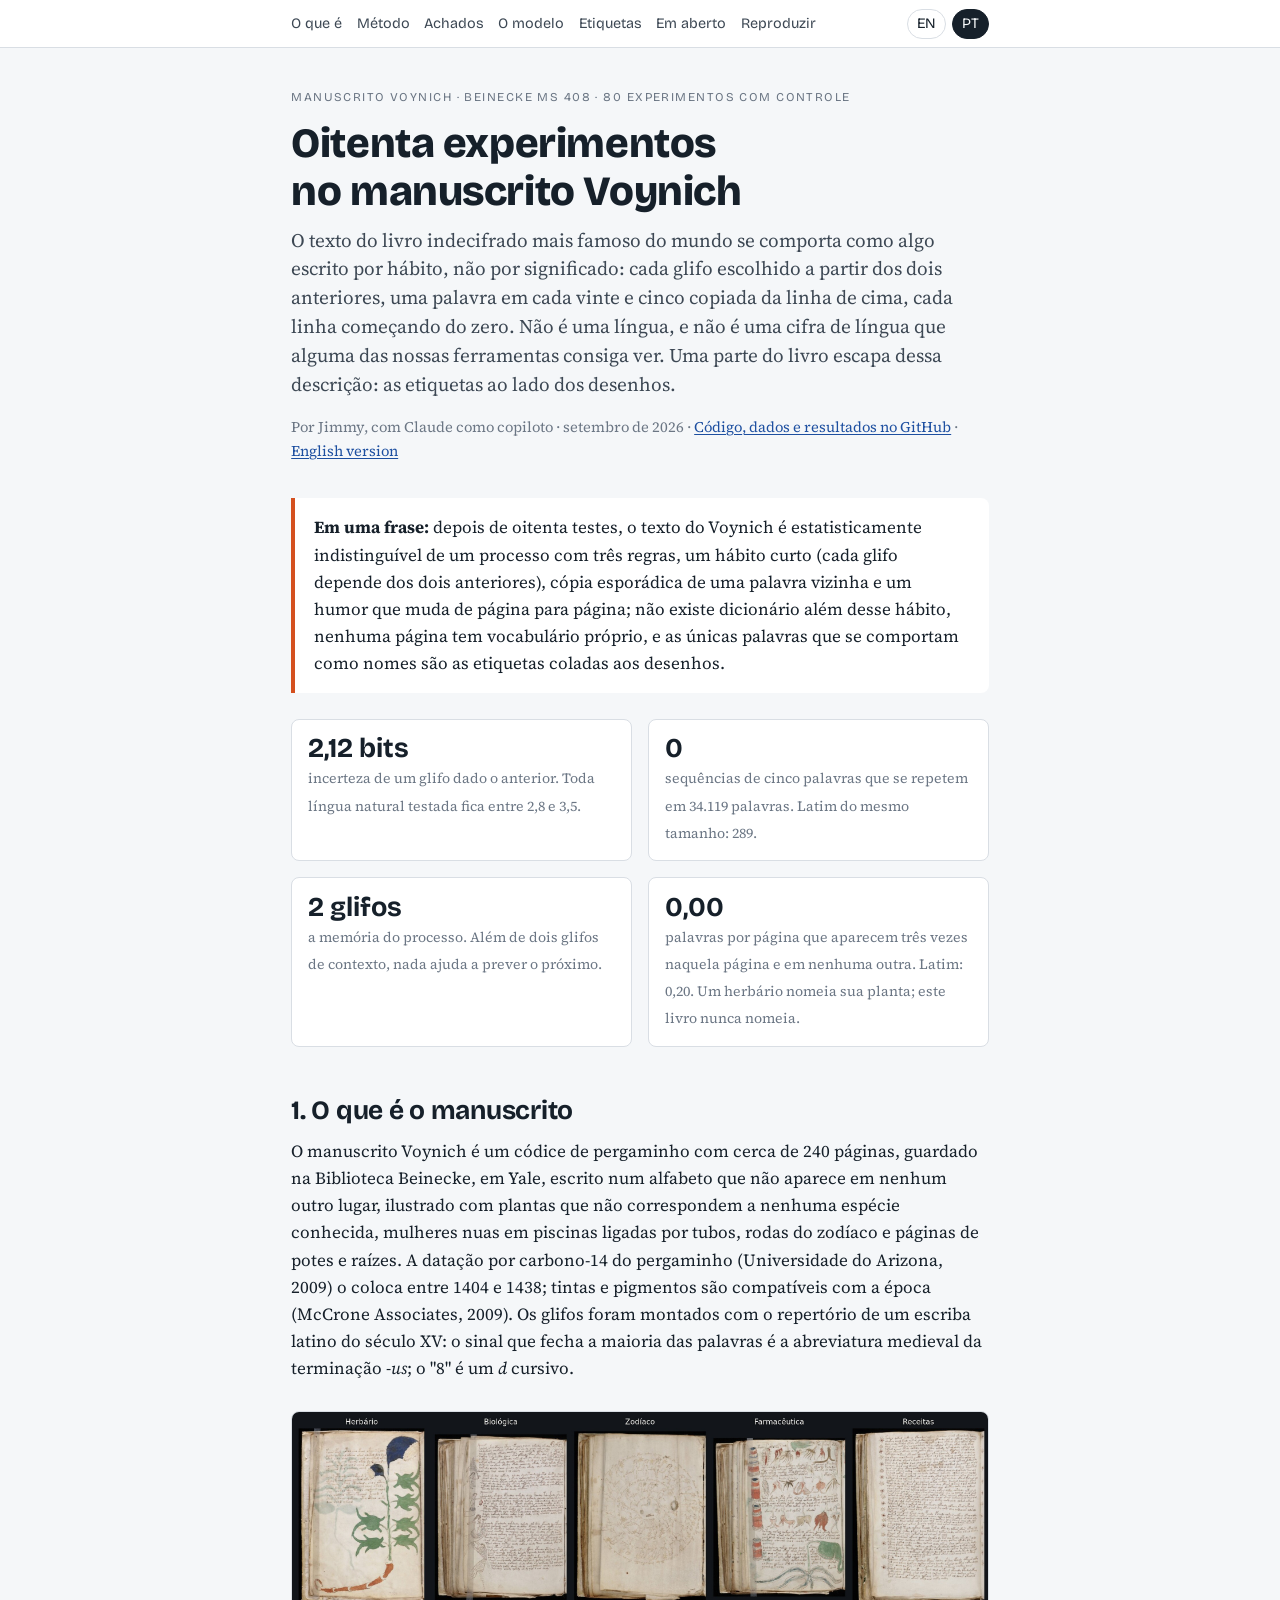
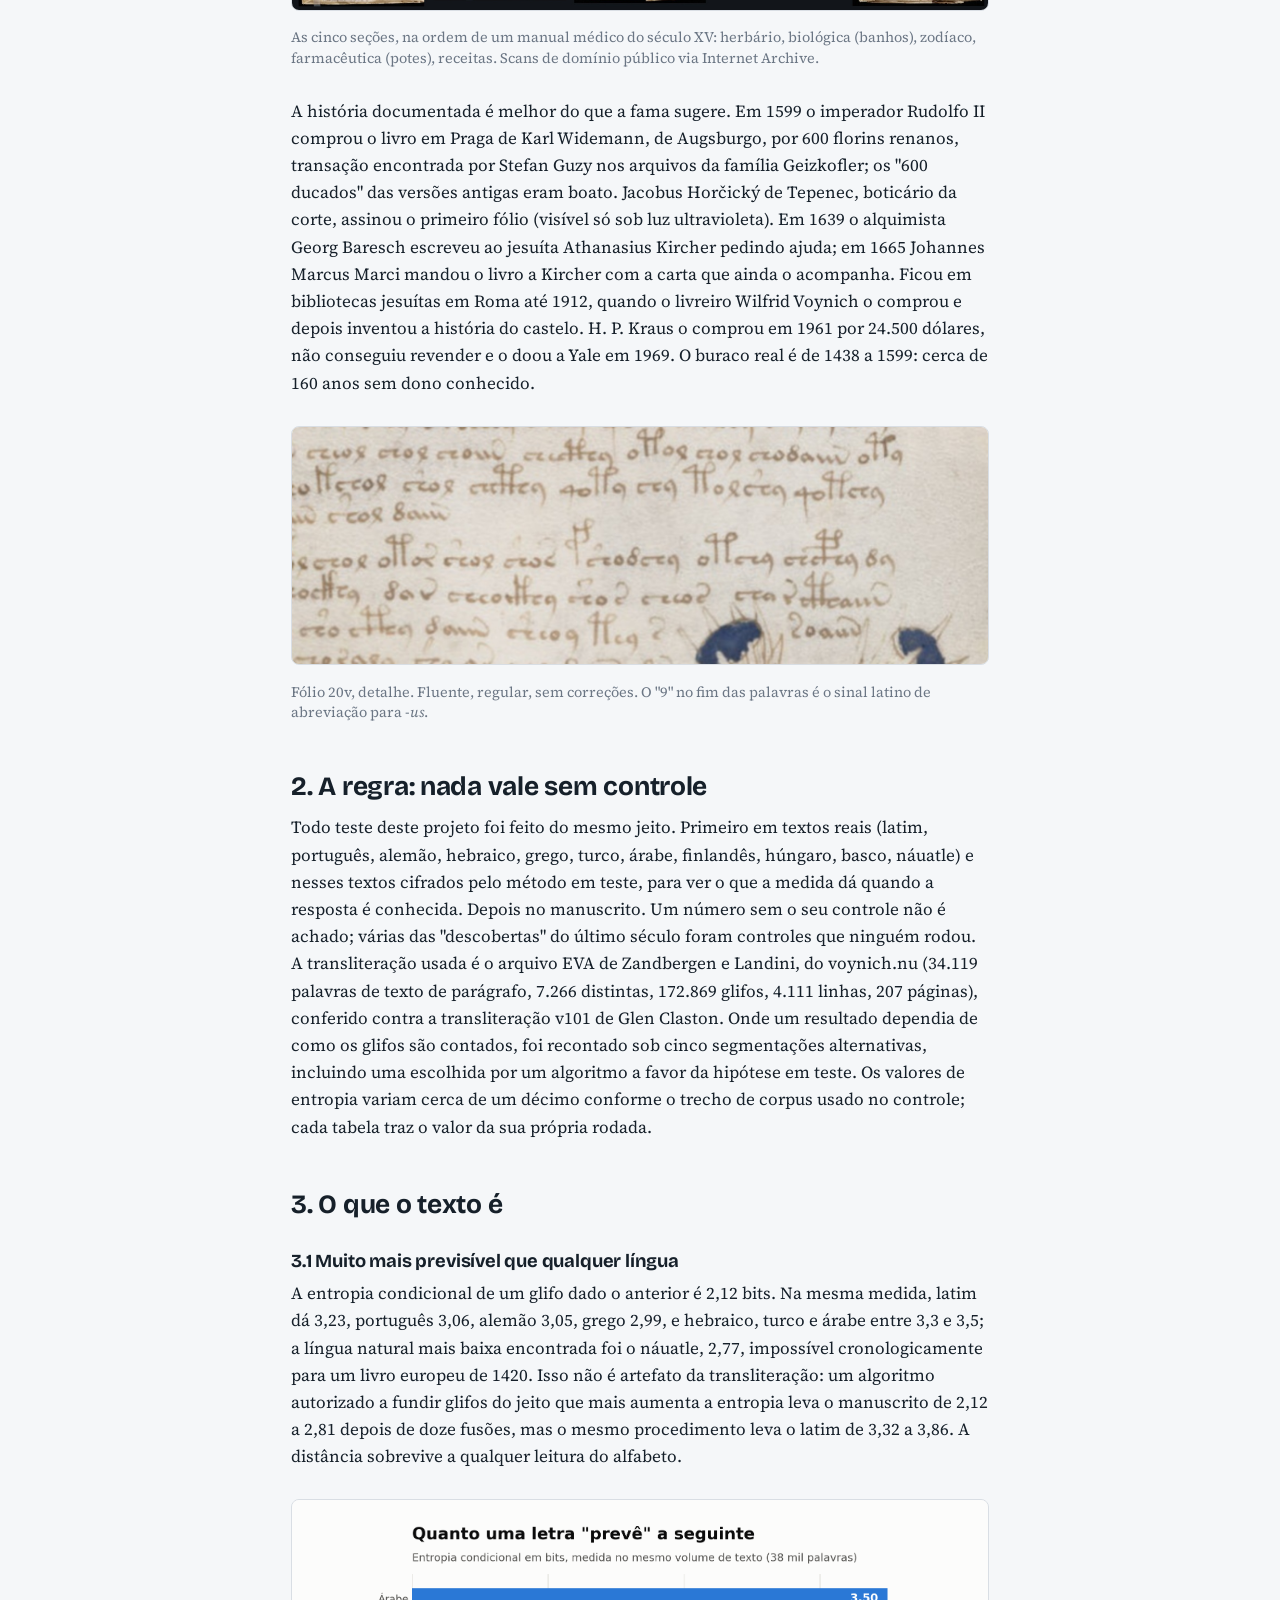
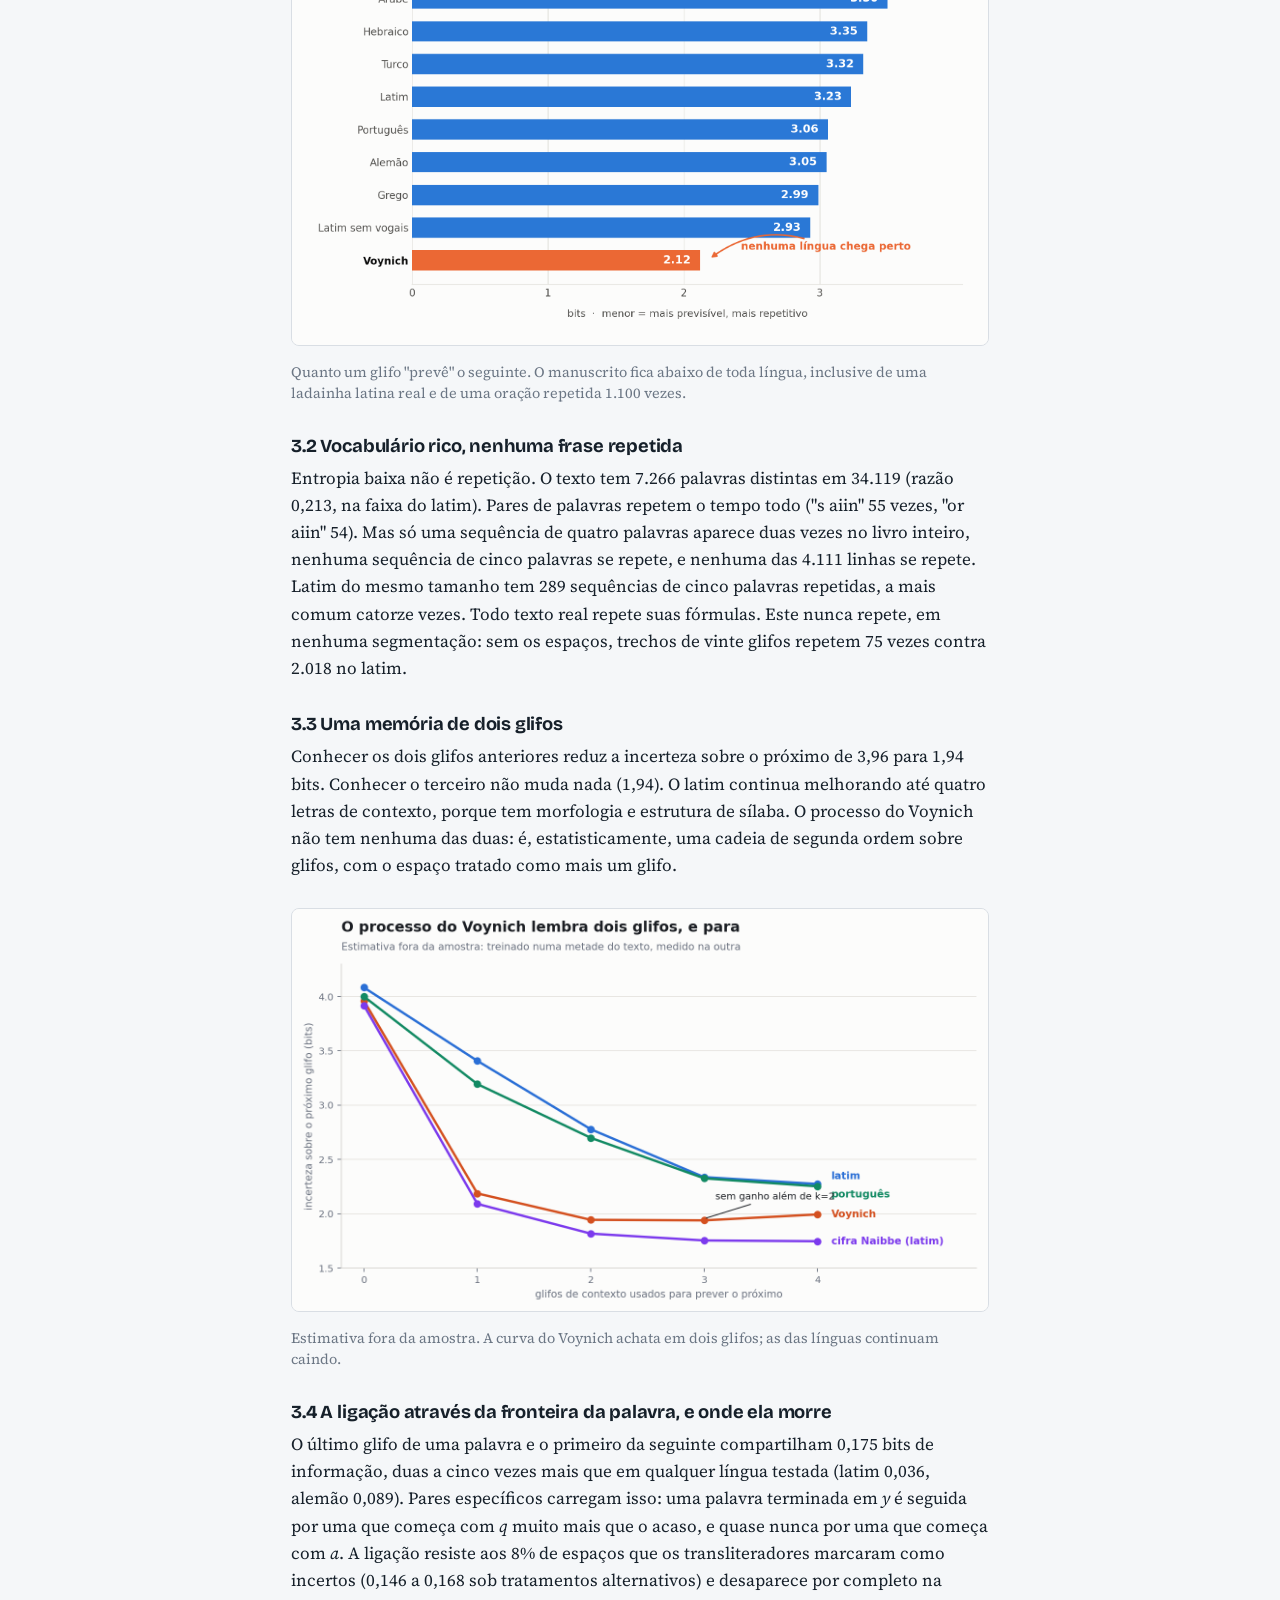
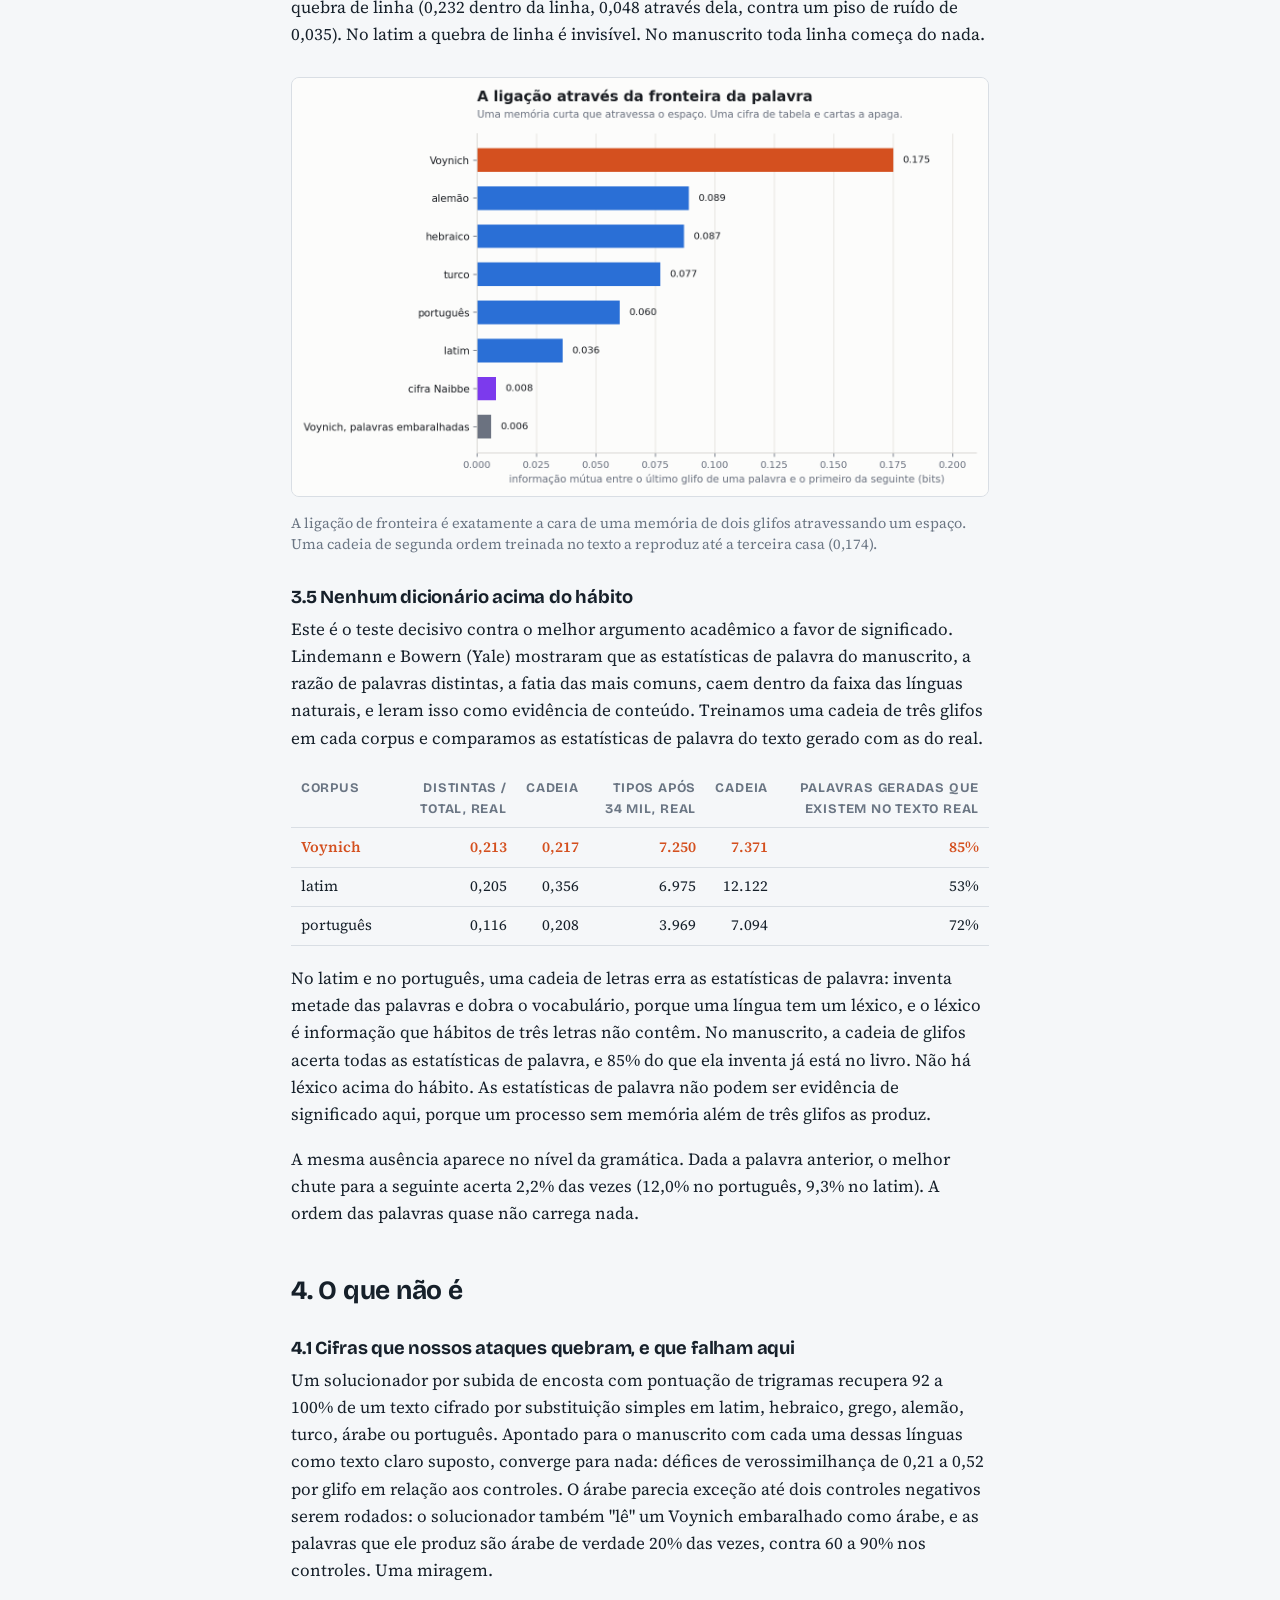
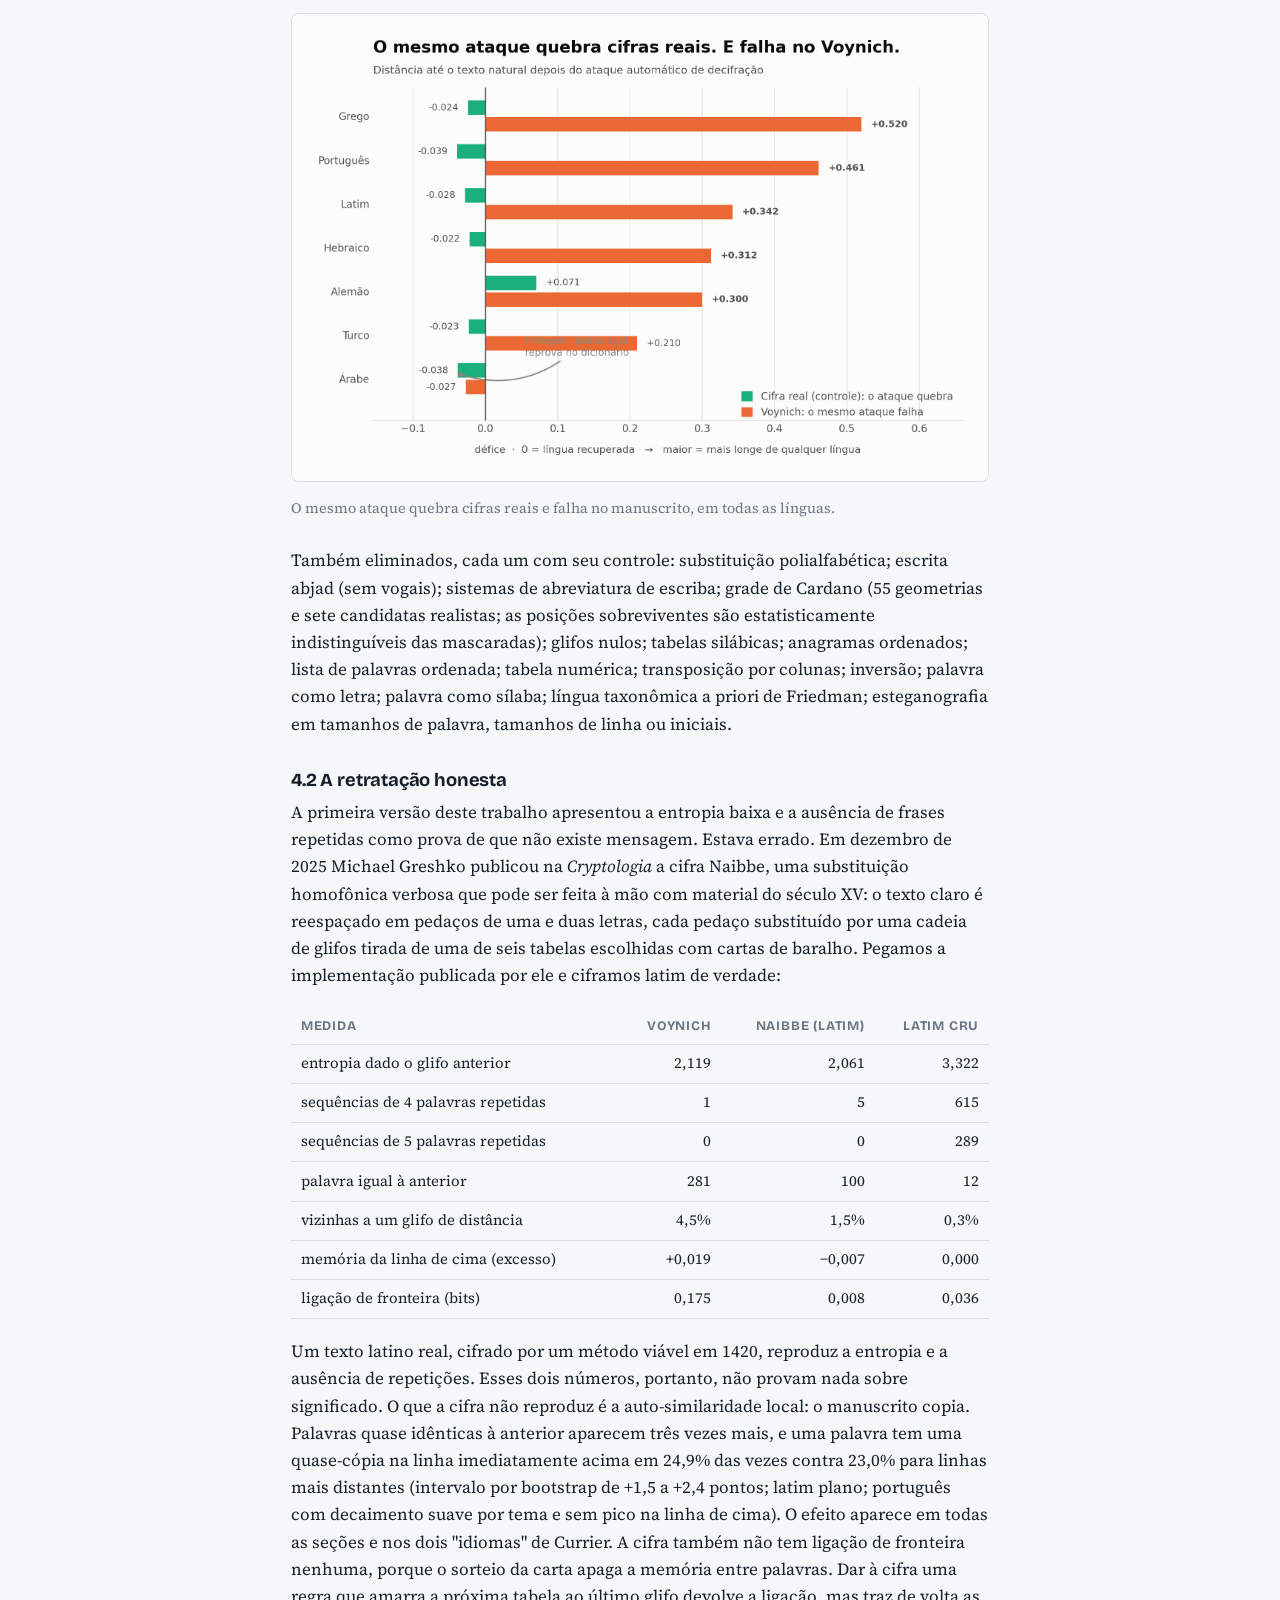
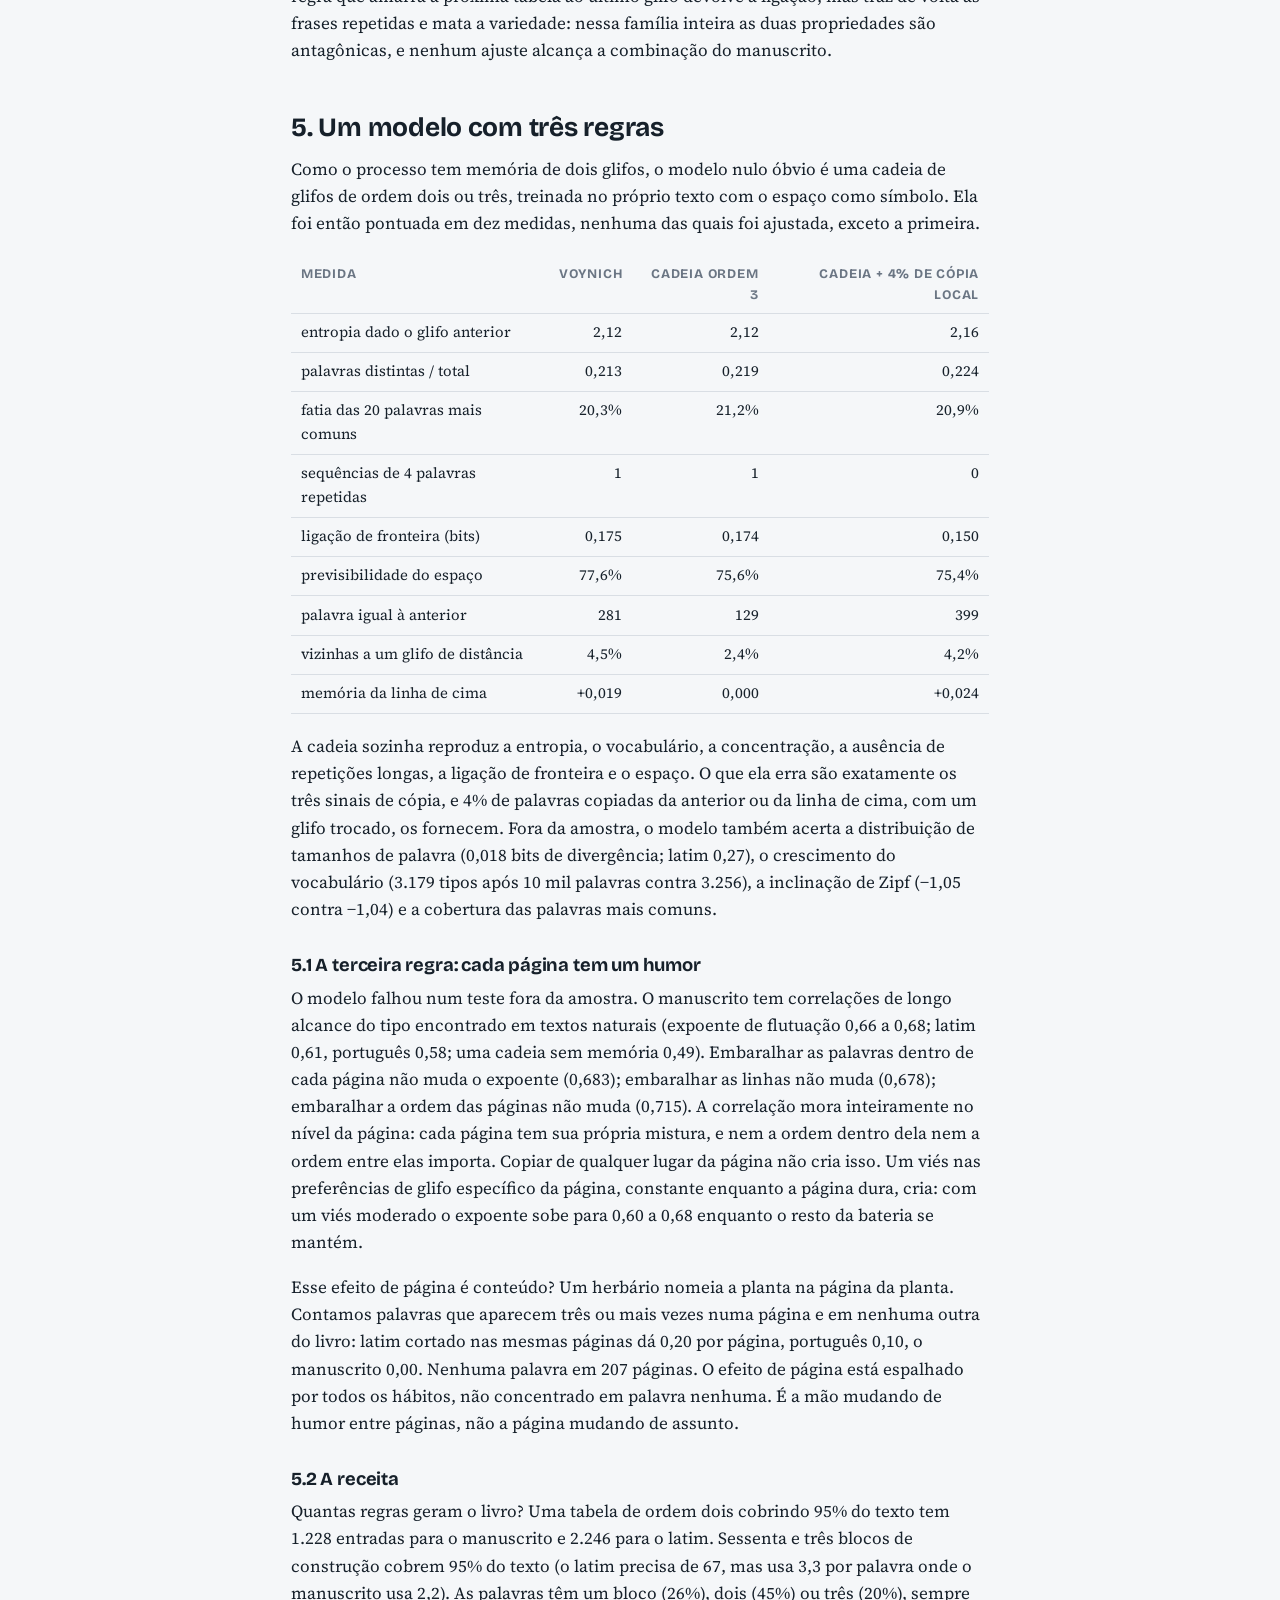
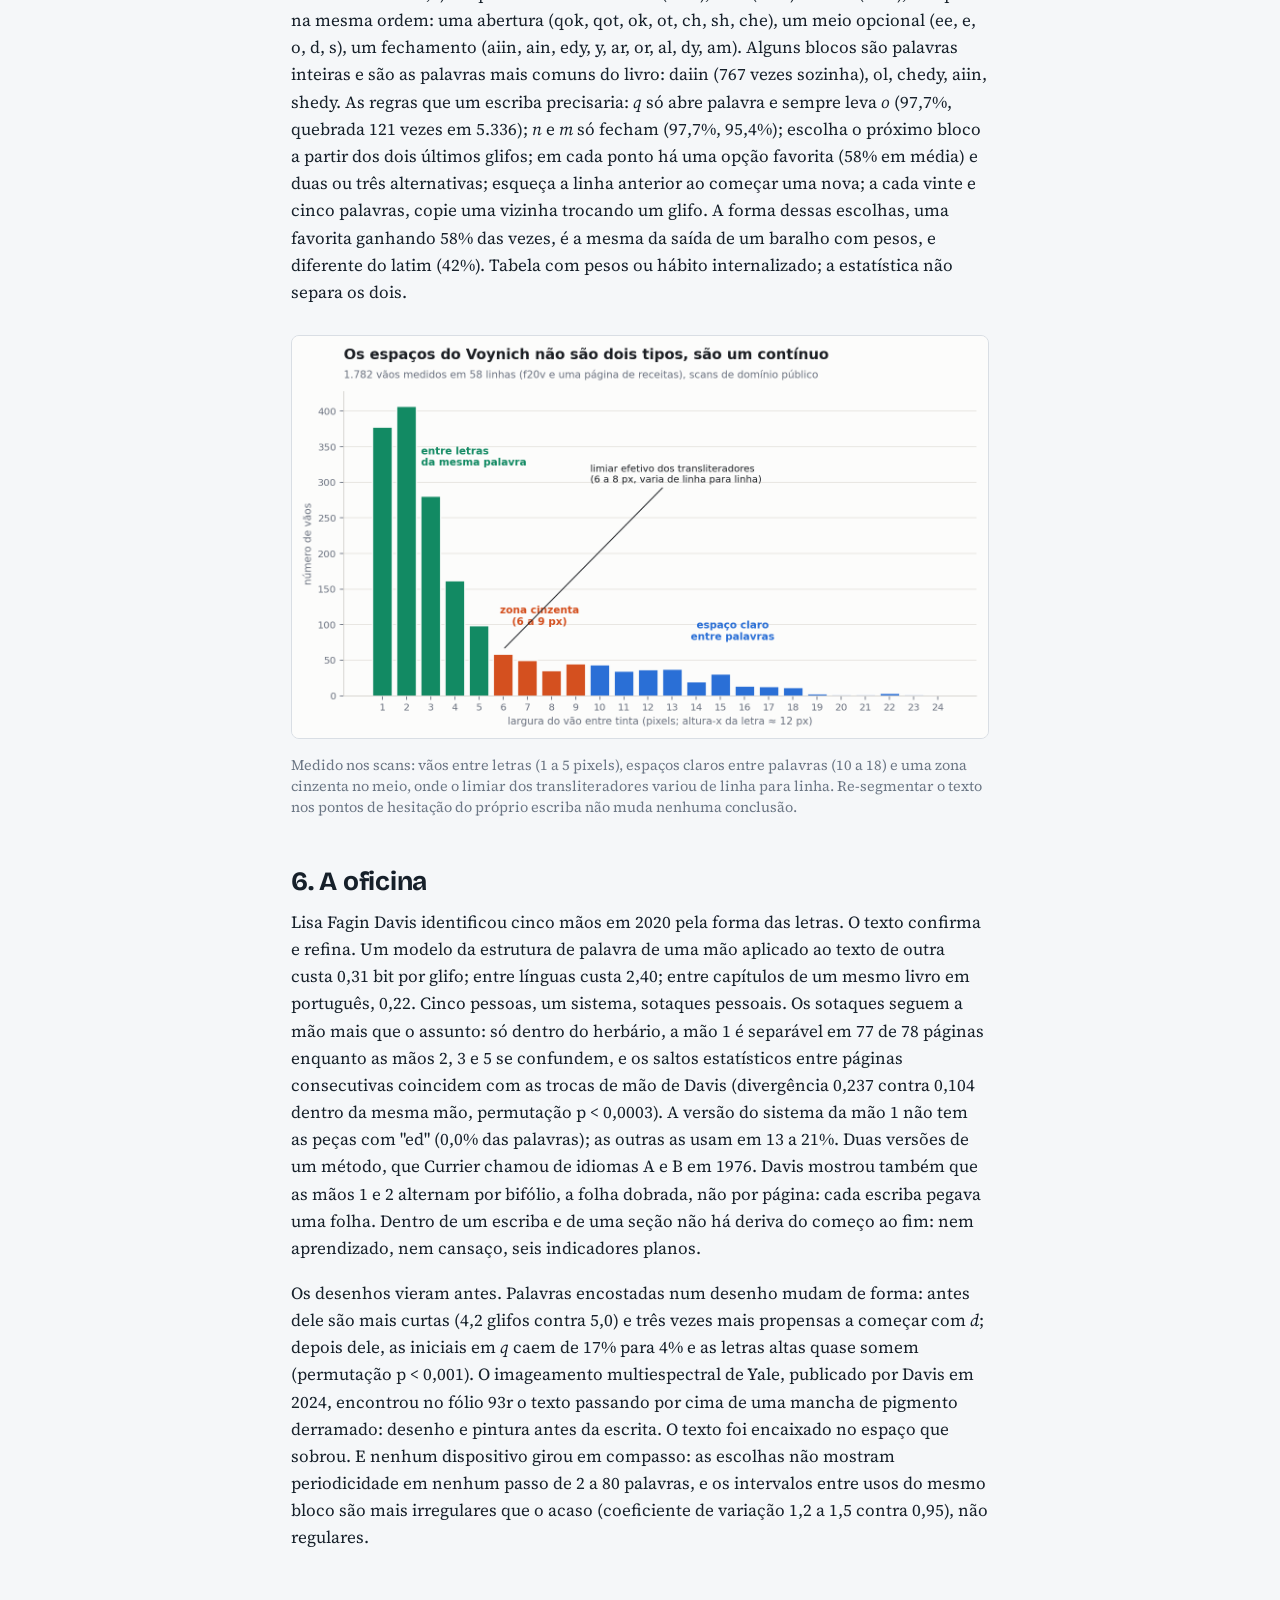
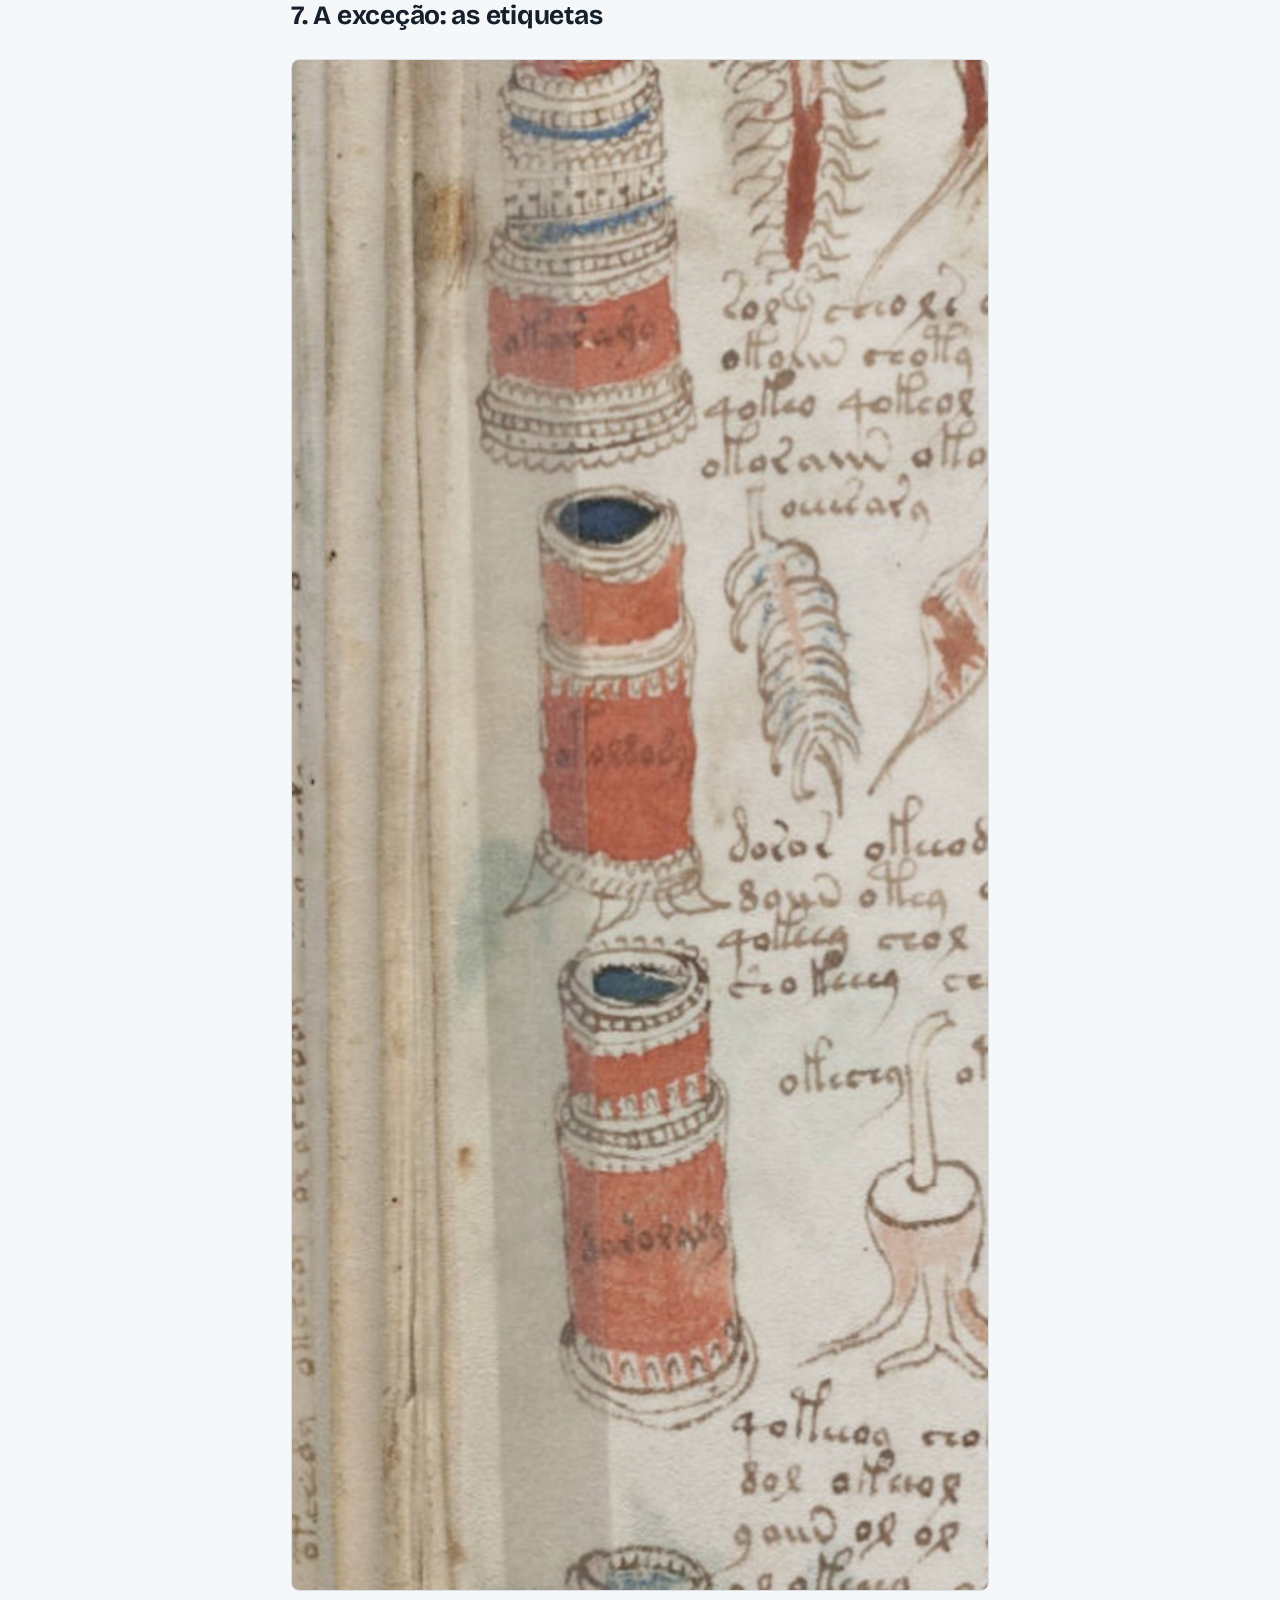
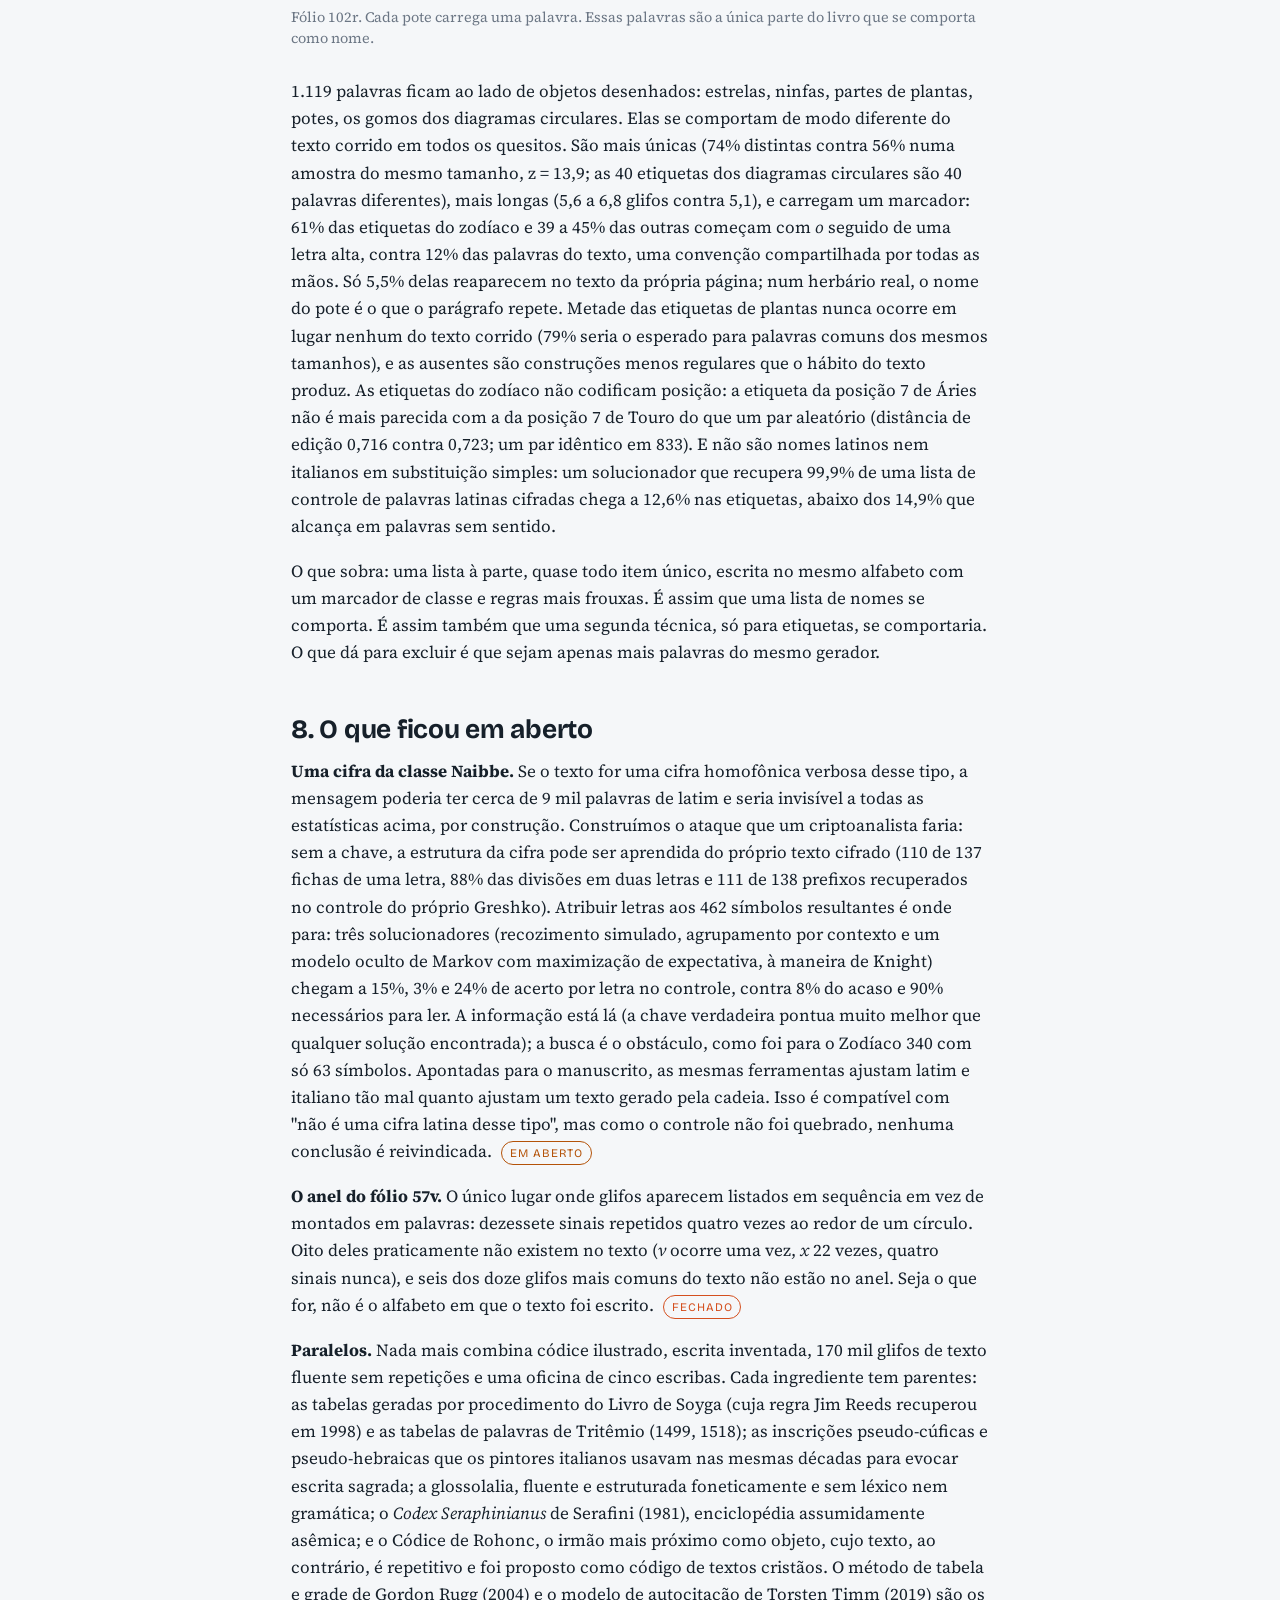
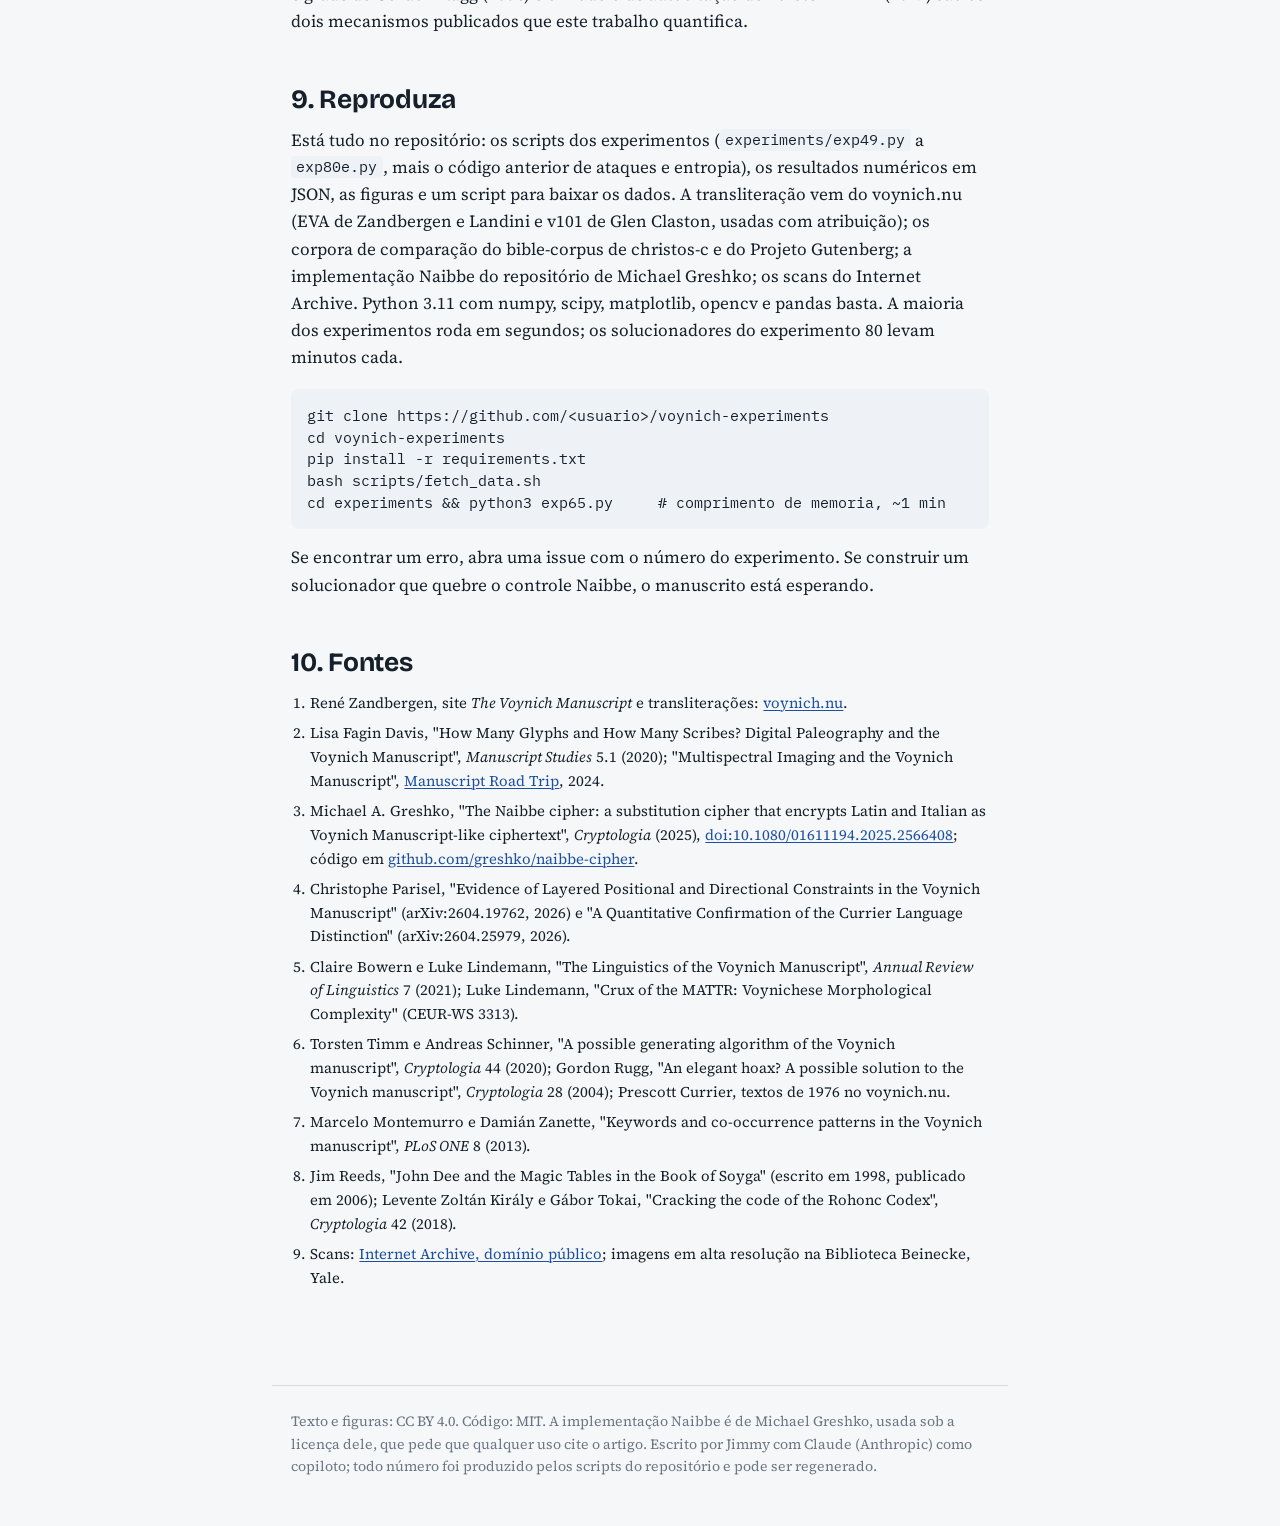
==== docs/pt/index.html @ d0195c7a "Eighty experiments on the Voynich manuscript: code, results, bilingual site" ====
<!doctype html>
<html lang="pt-BR">
<head>
<meta charset="utf-8">
<meta name="viewport" content="width=device-width, initial-scale=1">
<title>Oitenta experimentos no manuscrito Voynich</title>
<meta name="description" content="Oitenta experimentos estatísticos no manuscrito Voynich, cada um com controle: o que o texto é, o que não é, um modelo de três regras que o reproduz, a única exceção (as etiquetas) e o que ficou em aberto.">
<link rel="preconnect" href="https://fonts.googleapis.com">
<link rel="stylesheet" href="https://fonts.googleapis.com/css2?family=Bricolage+Grotesque:wght@400;700;800&family=Source+Serif+4:ital,wght@0,400;0,600;1,400&family=IBM+Plex+Mono:wght@400;500&display=swap">
<link rel="stylesheet" href="../assets/style.css">
</head>
<body>
<div class="top"><div class="in">
  <nav>
    <a href="#what">O que é</a><a href="#method">Método</a><a href="#is">Achados</a><a href="#model">O modelo</a><a href="#labels">Etiquetas</a><a href="#open">Em aberto</a><a href="#repro">Reproduzir</a>
  </nav>
  <div class="lang"><a href="../">EN</a><a class="on" href="./">PT</a></div>
</div></div>

<main class="wrap">
<div class="eyebrow">Manuscrito Voynich · Beinecke MS 408 · 80 experimentos com controle</div>
<h1>Oitenta experimentos no manuscrito Voynich</h1>
<p class="lede">O texto do livro indecifrado mais famoso do mundo se comporta como algo escrito por hábito, não por significado: cada glifo escolhido a partir dos dois anteriores, uma palavra em cada vinte e cinco copiada da linha de cima, cada linha começando do zero. Não é uma língua, e não é uma cifra de língua que alguma das nossas ferramentas consiga ver. Uma parte do livro escapa dessa descrição: as etiquetas ao lado dos desenhos.</p>
<p class="meta">Por Jimmy, com Claude como copiloto · setembro de 2026 · <a href="https://github.com/JimmyCarvalho/voynich-experiments">Código, dados e resultados no GitHub</a> · <a href="../">English version</a></p>

<div class="key"><p><strong>Em uma frase:</strong> depois de oitenta testes, o texto do Voynich é estatisticamente indistinguível de um processo com três regras, um hábito curto (cada glifo depende dos dois anteriores), cópia esporádica de uma palavra vizinha e um humor que muda de página para página; não existe dicionário além desse hábito, nenhuma página tem vocabulário próprio, e as únicas palavras que se comportam como nomes são as etiquetas coladas aos desenhos.</p></div>

<div class="grid2">
  <div class="stat"><b>2,12 bits</b><span>incerteza de um glifo dado o anterior. Toda língua natural testada fica entre 2,8 e 3,5.</span></div>
  <div class="stat"><b>0</b><span>sequências de cinco palavras que se repetem em 34.119 palavras. Latim do mesmo tamanho: 289.</span></div>
  <div class="stat"><b>2 glifos</b><span>a memória do processo. Além de dois glifos de contexto, nada ajuda a prever o próximo.</span></div>
  <div class="stat"><b>0,00</b><span>palavras por página que aparecem três vezes naquela página e em nenhuma outra. Latim: 0,20. Um herbário nomeia sua planta; este livro nunca nomeia.</span></div>
</div>

<h2 id="what">1. O que é o manuscrito</h2>
<p>O manuscrito Voynich é um códice de pergaminho com cerca de 240 páginas, guardado na Biblioteca Beinecke, em Yale, escrito num alfabeto que não aparece em nenhum outro lugar, ilustrado com plantas que não correspondem a nenhuma espécie conhecida, mulheres nuas em piscinas ligadas por tubos, rodas do zodíaco e páginas de potes e raízes. A datação por carbono-14 do pergaminho (Universidade do Arizona, 2009) o coloca entre 1404 e 1438; tintas e pigmentos são compatíveis com a época (McCrone Associates, 2009). Os glifos foram montados com o repertório de um escriba latino do século XV: o sinal que fecha a maioria das palavras é a abreviatura medieval da terminação <em>-us</em>; o "8" é um <em>d</em> cursivo.</p>
<figure><img src="../assets/secoes.jpg" alt="Cinco páginas do manuscrito, uma por seção: herbário, biológica, zodíaco, farmacêutica, receitas"><figcaption>As cinco seções, na ordem de um manual médico do século XV: herbário, biológica (banhos), zodíaco, farmacêutica (potes), receitas. Scans de domínio público via Internet Archive.</figcaption></figure>
<p>A história documentada é melhor do que a fama sugere. Em 1599 o imperador Rudolfo II comprou o livro em Praga de Karl Widemann, de Augsburgo, por 600 florins renanos, transação encontrada por Stefan Guzy nos arquivos da família Geizkofler; os "600 ducados" das versões antigas eram boato. Jacobus Horčický de Tepenec, boticário da corte, assinou o primeiro fólio (visível só sob luz ultravioleta). Em 1639 o alquimista Georg Baresch escreveu ao jesuíta Athanasius Kircher pedindo ajuda; em 1665 Johannes Marcus Marci mandou o livro a Kircher com a carta que ainda o acompanha. Ficou em bibliotecas jesuítas em Roma até 1912, quando o livreiro Wilfrid Voynich o comprou e depois inventou a história do castelo. H. P. Kraus o comprou em 1961 por 24.500 dólares, não conseguiu revender e o doou a Yale em 1969. O buraco real é de 1438 a 1599: cerca de 160 anos sem dono conhecido.</p>
<figure><img src="../assets/zoom_glyphs.jpg" alt="Close de duas linhas de texto do Voynich"><figcaption>Fólio 20v, detalhe. Fluente, regular, sem correções. O "9" no fim das palavras é o sinal latino de abreviação para <em>-us</em>.</figcaption></figure>

<h2 id="method">2. A regra: nada vale sem controle</h2>
<p>Todo teste deste projeto foi feito do mesmo jeito. Primeiro em textos reais (latim, português, alemão, hebraico, grego, turco, árabe, finlandês, húngaro, basco, náuatle) e nesses textos cifrados pelo método em teste, para ver o que a medida dá quando a resposta é conhecida. Depois no manuscrito. Um número sem o seu controle não é achado; várias das "descobertas" do último século foram controles que ninguém rodou. A transliteração usada é o arquivo EVA de Zandbergen e Landini, do voynich.nu (34.119 palavras de texto de parágrafo, 7.266 distintas, 172.869 glifos, 4.111 linhas, 207 páginas), conferido contra a transliteração v101 de Glen Claston. Onde um resultado dependia de como os glifos são contados, foi recontado sob cinco segmentações alternativas, incluindo uma escolhida por um algoritmo a favor da hipótese em teste. Os valores de entropia variam cerca de um décimo conforme o trecho de corpus usado no controle; cada tabela traz o valor da sua própria rodada.</p>

<h2 id="is">3. O que o texto é</h2>
<h3>3.1 Muito mais previsível que qualquer língua</h3>
<p>A entropia condicional de um glifo dado o anterior é 2,12 bits. Na mesma medida, latim dá 3,23, português 3,06, alemão 3,05, grego 2,99, e hebraico, turco e árabe entre 3,3 e 3,5; a língua natural mais baixa encontrada foi o náuatle, 2,77, impossível cronologicamente para um livro europeu de 1420. Isso não é artefato da transliteração: um algoritmo autorizado a fundir glifos do jeito que mais aumenta a entropia leva o manuscrito de 2,12 a 2,81 depois de doze fusões, mas o mesmo procedimento leva o latim de 3,32 a 3,86. A distância sobrevive a qualquer leitura do alfabeto.</p>
<figure><img src="../assets/g1_entropy_pt.png" alt="Gráfico de barras: entropia condicional do texto do Voynich contra onze línguas"><figcaption>Quanto um glifo "prevê" o seguinte. O manuscrito fica abaixo de toda língua, inclusive de uma ladainha latina real e de uma oração repetida 1.100 vezes.</figcaption></figure>
<h3>3.2 Vocabulário rico, nenhuma frase repetida</h3>
<p>Entropia baixa não é repetição. O texto tem 7.266 palavras distintas em 34.119 (razão 0,213, na faixa do latim). Pares de palavras repetem o tempo todo ("s aiin" 55 vezes, "or aiin" 54). Mas só uma sequência de quatro palavras aparece duas vezes no livro inteiro, nenhuma sequência de cinco palavras se repete, e nenhuma das 4.111 linhas se repete. Latim do mesmo tamanho tem 289 sequências de cinco palavras repetidas, a mais comum catorze vezes. Todo texto real repete suas fórmulas. Este nunca repete, em nenhuma segmentação: sem os espaços, trechos de vinte glifos repetem 75 vezes contra 2.018 no latim.</p>
<h3>3.3 Uma memória de dois glifos</h3>
<p>Conhecer os dois glifos anteriores reduz a incerteza sobre o próximo de 3,96 para 1,94 bits. Conhecer o terceiro não muda nada (1,94). O latim continua melhorando até quatro letras de contexto, porque tem morfologia e estrutura de sílaba. O processo do Voynich não tem nenhuma das duas: é, estatisticamente, uma cadeia de segunda ordem sobre glifos, com o espaço tratado como mais um glifo.</p>
<figure><img src="../assets/g5_memory_pt.png" alt="Gráfico de linhas: incerteza sobre o próximo glifo contra o tamanho do contexto, para Voynich, latim, português e a cifra Naibbe"><figcaption>Estimativa fora da amostra. A curva do Voynich achata em dois glifos; as das línguas continuam caindo.</figcaption></figure>
<h3>3.4 A ligação através da fronteira da palavra, e onde ela morre</h3>
<p>O último glifo de uma palavra e o primeiro da seguinte compartilham 0,175 bits de informação, duas a cinco vezes mais que em qualquer língua testada (latim 0,036, alemão 0,089). Pares específicos carregam isso: uma palavra terminada em <em>y</em> é seguida por uma que começa com <em>q</em> muito mais que o acaso, e quase nunca por uma que começa com <em>a</em>. A ligação resiste aos 8% de espaços que os transliteradores marcaram como incertos (0,146 a 0,168 sob tratamentos alternativos) e desaparece por completo na quebra de linha (0,232 dentro da linha, 0,048 através dela, contra um piso de ruído de 0,035). No latim a quebra de linha é invisível. No manuscrito toda linha começa do nada.</p>
<figure><img src="../assets/g6_boundary_pt.png" alt="Gráfico de barras: informação mútua através da fronteira da palavra para Voynich, cinco línguas, a cifra Naibbe e o Voynich embaralhado"><figcaption>A ligação de fronteira é exatamente a cara de uma memória de dois glifos atravessando um espaço. Uma cadeia de segunda ordem treinada no texto a reproduz até a terceira casa (0,174).</figcaption></figure>
<h3>3.5 Nenhum dicionário acima do hábito</h3>
<p>Este é o teste decisivo contra o melhor argumento acadêmico a favor de significado. Lindemann e Bowern (Yale) mostraram que as estatísticas de palavra do manuscrito, a razão de palavras distintas, a fatia das mais comuns, caem dentro da faixa das línguas naturais, e leram isso como evidência de conteúdo. Treinamos uma cadeia de três glifos em cada corpus e comparamos as estatísticas de palavra do texto gerado com as do real.</p>
<div class="tbl"><table>
<tr><th>corpus</th><th>distintas / total, real</th><th>cadeia</th><th>tipos após 34 mil, real</th><th>cadeia</th><th>palavras geradas que existem no texto real</th></tr>
<tr class="voy"><td>Voynich</td><td class="n">0,213</td><td class="n">0,217</td><td class="n">7.250</td><td class="n">7.371</td><td class="n">85%</td></tr>
<tr><td>latim</td><td class="n">0,205</td><td class="n">0,356</td><td class="n">6.975</td><td class="n">12.122</td><td class="n">53%</td></tr>
<tr><td>português</td><td class="n">0,116</td><td class="n">0,208</td><td class="n">3.969</td><td class="n">7.094</td><td class="n">72%</td></tr>
</table></div>
<p>No latim e no português, uma cadeia de letras erra as estatísticas de palavra: inventa metade das palavras e dobra o vocabulário, porque uma língua tem um léxico, e o léxico é informação que hábitos de três letras não contêm. No manuscrito, a cadeia de glifos acerta todas as estatísticas de palavra, e 85% do que ela inventa já está no livro. Não há léxico acima do hábito. As estatísticas de palavra não podem ser evidência de significado aqui, porque um processo sem memória além de três glifos as produz.</p>
<p>A mesma ausência aparece no nível da gramática. Dada a palavra anterior, o melhor chute para a seguinte acerta 2,2% das vezes (12,0% no português, 9,3% no latim). A ordem das palavras quase não carrega nada.</p>

<h2 id="isnot">4. O que não é</h2>
<h3>4.1 Cifras que nossos ataques quebram, e que falham aqui</h3>
<p>Um solucionador por subida de encosta com pontuação de trigramas recupera 92 a 100% de um texto cifrado por substituição simples em latim, hebraico, grego, alemão, turco, árabe ou português. Apontado para o manuscrito com cada uma dessas línguas como texto claro suposto, converge para nada: défices de verossimilhança de 0,21 a 0,52 por glifo em relação aos controles. O árabe parecia exceção até dois controles negativos serem rodados: o solucionador também "lê" um Voynich embaralhado como árabe, e as palavras que ele produz são árabe de verdade 20% das vezes, contra 60 a 90% nos controles. Uma miragem.</p>
<figure><img src="../assets/g2_scoreboard_pt.png" alt="Placar: recuperação do ataque de cifra nos controles contra o défice no Voynich para sete línguas"><figcaption>O mesmo ataque quebra cifras reais e falha no manuscrito, em todas as línguas.</figcaption></figure>
<p>Também eliminados, cada um com seu controle: substituição polialfabética; escrita abjad (sem vogais); sistemas de abreviatura de escriba; grade de Cardano (55 geometrias e sete candidatas realistas; as posições sobreviventes são estatisticamente indistinguíveis das mascaradas); glifos nulos; tabelas silábicas; anagramas ordenados; lista de palavras ordenada; tabela numérica; transposição por colunas; inversão; palavra como letra; palavra como sílaba; língua taxonômica a priori de Friedman; esteganografia em tamanhos de palavra, tamanhos de linha ou iniciais.</p>
<h3>4.2 A retratação honesta</h3>
<p>A primeira versão deste trabalho apresentou a entropia baixa e a ausência de frases repetidas como prova de que não existe mensagem. Estava errado. Em dezembro de 2025 Michael Greshko publicou na <em>Cryptologia</em> a cifra Naibbe, uma substituição homofônica verbosa que pode ser feita à mão com material do século XV: o texto claro é reespaçado em pedaços de uma e duas letras, cada pedaço substituído por uma cadeia de glifos tirada de uma de seis tabelas escolhidas com cartas de baralho. Pegamos a implementação publicada por ele e ciframos latim de verdade:</p>
<div class="tbl"><table>
<tr><th>medida</th><th>Voynich</th><th>Naibbe (latim)</th><th>latim cru</th></tr>
<tr><td>entropia dado o glifo anterior</td><td class="n">2,119</td><td class="n">2,061</td><td class="n">3,322</td></tr>
<tr><td>sequências de 4 palavras repetidas</td><td class="n">1</td><td class="n">5</td><td class="n">615</td></tr>
<tr><td>sequências de 5 palavras repetidas</td><td class="n">0</td><td class="n">0</td><td class="n">289</td></tr>
<tr><td>palavra igual à anterior</td><td class="n">281</td><td class="n">100</td><td class="n">12</td></tr>
<tr><td>vizinhas a um glifo de distância</td><td class="n">4,5%</td><td class="n">1,5%</td><td class="n">0,3%</td></tr>
<tr><td>memória da linha de cima (excesso)</td><td class="n">+0,019</td><td class="n">−0,007</td><td class="n">0,000</td></tr>
<tr><td>ligação de fronteira (bits)</td><td class="n">0,175</td><td class="n">0,008</td><td class="n">0,036</td></tr>
</table></div>
<p>Um texto latino real, cifrado por um método viável em 1420, reproduz a entropia e a ausência de repetições. Esses dois números, portanto, não provam nada sobre significado. O que a cifra não reproduz é a auto-similaridade local: o manuscrito copia. Palavras quase idênticas à anterior aparecem três vezes mais, e uma palavra tem uma quase-cópia na linha imediatamente acima em 24,9% das vezes contra 23,0% para linhas mais distantes (intervalo por bootstrap de +1,5 a +2,4 pontos; latim plano; português com decaimento suave por tema e sem pico na linha de cima). O efeito aparece em todas as seções e nos dois "idiomas" de Currier. A cifra também não tem ligação de fronteira nenhuma, porque o sorteio da carta apaga a memória entre palavras. Dar à cifra uma regra que amarra a próxima tabela ao último glifo devolve a ligação, mas traz de volta as frases repetidas e mata a variedade: nessa família inteira as duas propriedades são antagônicas, e nenhum ajuste alcança a combinação do manuscrito.</p>

<h2 id="model">5. Um modelo com três regras</h2>
<p>Como o processo tem memória de dois glifos, o modelo nulo óbvio é uma cadeia de glifos de ordem dois ou três, treinada no próprio texto com o espaço como símbolo. Ela foi então pontuada em dez medidas, nenhuma das quais foi ajustada, exceto a primeira.</p>
<div class="tbl"><table>
<tr><th>medida</th><th>Voynich</th><th>cadeia ordem 3</th><th>cadeia + 4% de cópia local</th></tr>
<tr><td>entropia dado o glifo anterior</td><td class="n">2,12</td><td class="n">2,12</td><td class="n">2,16</td></tr>
<tr><td>palavras distintas / total</td><td class="n">0,213</td><td class="n">0,219</td><td class="n">0,224</td></tr>
<tr><td>fatia das 20 palavras mais comuns</td><td class="n">20,3%</td><td class="n">21,2%</td><td class="n">20,9%</td></tr>
<tr><td>sequências de 4 palavras repetidas</td><td class="n">1</td><td class="n">1</td><td class="n">0</td></tr>
<tr><td>ligação de fronteira (bits)</td><td class="n">0,175</td><td class="n">0,174</td><td class="n">0,150</td></tr>
<tr><td>previsibilidade do espaço</td><td class="n">77,6%</td><td class="n">75,6%</td><td class="n">75,4%</td></tr>
<tr><td>palavra igual à anterior</td><td class="n">281</td><td class="n">129</td><td class="n">399</td></tr>
<tr><td>vizinhas a um glifo de distância</td><td class="n">4,5%</td><td class="n">2,4%</td><td class="n">4,2%</td></tr>
<tr><td>memória da linha de cima</td><td class="n">+0,019</td><td class="n">0,000</td><td class="n">+0,024</td></tr>
</table></div>
<p>A cadeia sozinha reproduz a entropia, o vocabulário, a concentração, a ausência de repetições longas, a ligação de fronteira e o espaço. O que ela erra são exatamente os três sinais de cópia, e 4% de palavras copiadas da anterior ou da linha de cima, com um glifo trocado, os fornecem. Fora da amostra, o modelo também acerta a distribuição de tamanhos de palavra (0,018 bits de divergência; latim 0,27), o crescimento do vocabulário (3.179 tipos após 10 mil palavras contra 3.256), a inclinação de Zipf (−1,05 contra −1,04) e a cobertura das palavras mais comuns.</p>
<h3>5.1 A terceira regra: cada página tem um humor</h3>
<p>O modelo falhou num teste fora da amostra. O manuscrito tem correlações de longo alcance do tipo encontrado em textos naturais (expoente de flutuação 0,66 a 0,68; latim 0,61, português 0,58; uma cadeia sem memória 0,49). Embaralhar as palavras dentro de cada página não muda o expoente (0,683); embaralhar as linhas não muda (0,678); embaralhar a ordem das páginas não muda (0,715). A correlação mora inteiramente no nível da página: cada página tem sua própria mistura, e nem a ordem dentro dela nem a ordem entre elas importa. Copiar de qualquer lugar da página não cria isso. Um viés nas preferências de glifo específico da página, constante enquanto a página dura, cria: com um viés moderado o expoente sobe para 0,60 a 0,68 enquanto o resto da bateria se mantém.</p>
<p>Esse efeito de página é conteúdo? Um herbário nomeia a planta na página da planta. Contamos palavras que aparecem três ou mais vezes numa página e em nenhuma outra do livro: latim cortado nas mesmas páginas dá 0,20 por página, português 0,10, o manuscrito 0,00. Nenhuma palavra em 207 páginas. O efeito de página está espalhado por todos os hábitos, não concentrado em palavra nenhuma. É a mão mudando de humor entre páginas, não a página mudando de assunto.</p>
<h3>5.2 A receita</h3>
<p>Quantas regras geram o livro? Uma tabela de ordem dois cobrindo 95% do texto tem 1.228 entradas para o manuscrito e 2.246 para o latim. Sessenta e três blocos de construção cobrem 95% do texto (o latim precisa de 67, mas usa 3,3 por palavra onde o manuscrito usa 2,2). As palavras têm um bloco (26%), dois (45%) ou três (20%), sempre na mesma ordem: uma abertura (qok, qot, ok, ot, ch, sh, che), um meio opcional (ee, e, o, d, s), um fechamento (aiin, ain, edy, y, ar, or, al, dy, am). Alguns blocos são palavras inteiras e são as palavras mais comuns do livro: daiin (767 vezes sozinha), ol, chedy, aiin, shedy. As regras que um escriba precisaria: <em>q</em> só abre palavra e sempre leva <em>o</em> (97,7%, quebrada 121 vezes em 5.336); <em>n</em> e <em>m</em> só fecham (97,7%, 95,4%); escolha o próximo bloco a partir dos dois últimos glifos; em cada ponto há uma opção favorita (58% em média) e duas ou três alternativas; esqueça a linha anterior ao começar uma nova; a cada vinte e cinco palavras, copie uma vizinha trocando um glifo. A forma dessas escolhas, uma favorita ganhando 58% das vezes, é a mesma da saída de um baralho com pesos, e diferente do latim (42%). Tabela com pesos ou hábito internalizado; a estatística não separa os dois.</p>
<figure><img src="../assets/g4_vaos.png" alt="Histograma das larguras dos vãos entre traços de tinta em duas páginas do manuscrito"><figcaption>Medido nos scans: vãos entre letras (1 a 5 pixels), espaços claros entre palavras (10 a 18) e uma zona cinzenta no meio, onde o limiar dos transliteradores variou de linha para linha. Re-segmentar o texto nos pontos de hesitação do próprio escriba não muda nenhuma conclusão.</figcaption></figure>

<h2 id="workshop">6. A oficina</h2>
<p>Lisa Fagin Davis identificou cinco mãos em 2020 pela forma das letras. O texto confirma e refina. Um modelo da estrutura de palavra de uma mão aplicado ao texto de outra custa 0,31 bit por glifo; entre línguas custa 2,40; entre capítulos de um mesmo livro em português, 0,22. Cinco pessoas, um sistema, sotaques pessoais. Os sotaques seguem a mão mais que o assunto: só dentro do herbário, a mão 1 é separável em 77 de 78 páginas enquanto as mãos 2, 3 e 5 se confundem, e os saltos estatísticos entre páginas consecutivas coincidem com as trocas de mão de Davis (divergência 0,237 contra 0,104 dentro da mesma mão, permutação p &lt; 0,0003). A versão do sistema da mão 1 não tem as peças com "ed" (0,0% das palavras); as outras as usam em 13 a 21%. Duas versões de um método, que Currier chamou de idiomas A e B em 1976. Davis mostrou também que as mãos 1 e 2 alternam por bifólio, a folha dobrada, não por página: cada escriba pegava uma folha. Dentro de um escriba e de uma seção não há deriva do começo ao fim: nem aprendizado, nem cansaço, seis indicadores planos.</p>
<p>Os desenhos vieram antes. Palavras encostadas num desenho mudam de forma: antes dele são mais curtas (4,2 glifos contra 5,0) e três vezes mais propensas a começar com <em>d</em>; depois dele, as iniciais em <em>q</em> caem de 17% para 4% e as letras altas quase somem (permutação p &lt; 0,001). O imageamento multiespectral de Yale, publicado por Davis em 2024, encontrou no fólio 93r o texto passando por cima de uma mancha de pigmento derramado: desenho e pintura antes da escrita. O texto foi encaixado no espaço que sobrou. E nenhum dispositivo girou em compasso: as escolhas não mostram periodicidade em nenhum passo de 2 a 80 palavras, e os intervalos entre usos do mesmo bloco são mais irregulares que o acaso (coeficiente de variação 1,2 a 1,5 contra 0,95), não regulares.</p>

<h2 id="labels">7. A exceção: as etiquetas</h2>
<figure><img src="../assets/ph_jars.jpg" alt="Potes de farmácia desenhados em coluna, cada um com uma palavra escrita no corpo"><figcaption>Fólio 102r. Cada pote carrega uma palavra. Essas palavras são a única parte do livro que se comporta como nome.</figcaption></figure>
<p>1.119 palavras ficam ao lado de objetos desenhados: estrelas, ninfas, partes de plantas, potes, os gomos dos diagramas circulares. Elas se comportam de modo diferente do texto corrido em todos os quesitos. São mais únicas (74% distintas contra 56% numa amostra do mesmo tamanho, z = 13,9; as 40 etiquetas dos diagramas circulares são 40 palavras diferentes), mais longas (5,6 a 6,8 glifos contra 5,1), e carregam um marcador: 61% das etiquetas do zodíaco e 39 a 45% das outras começam com <em>o</em> seguido de uma letra alta, contra 12% das palavras do texto, uma convenção compartilhada por todas as mãos. Só 5,5% delas reaparecem no texto da própria página; num herbário real, o nome do pote é o que o parágrafo repete. Metade das etiquetas de plantas nunca ocorre em lugar nenhum do texto corrido (79% seria o esperado para palavras comuns dos mesmos tamanhos), e as ausentes são construções menos regulares que o hábito do texto produz. As etiquetas do zodíaco não codificam posição: a etiqueta da posição 7 de Áries não é mais parecida com a da posição 7 de Touro do que um par aleatório (distância de edição 0,716 contra 0,723; um par idêntico em 833). E não são nomes latinos nem italianos em substituição simples: um solucionador que recupera 99,9% de uma lista de controle de palavras latinas cifradas chega a 12,6% nas etiquetas, abaixo dos 14,9% que alcança em palavras sem sentido.</p>
<p>O que sobra: uma lista à parte, quase todo item único, escrita no mesmo alfabeto com um marcador de classe e regras mais frouxas. É assim que uma lista de nomes se comporta. É assim também que uma segunda técnica, só para etiquetas, se comportaria. O que dá para excluir é que sejam apenas mais palavras do mesmo gerador.</p>

<h2 id="open">8. O que ficou em aberto</h2>
<p><strong>Uma cifra da classe Naibbe.</strong> Se o texto for uma cifra homofônica verbosa desse tipo, a mensagem poderia ter cerca de 9 mil palavras de latim e seria invisível a todas as estatísticas acima, por construção. Construímos o ataque que um criptoanalista faria: sem a chave, a estrutura da cifra pode ser aprendida do próprio texto cifrado (110 de 137 fichas de uma letra, 88% das divisões em duas letras e 111 de 138 prefixos recuperados no controle do próprio Greshko). Atribuir letras aos 462 símbolos resultantes é onde para: três solucionadores (recozimento simulado, agrupamento por contexto e um modelo oculto de Markov com maximização de expectativa, à maneira de Knight) chegam a 15%, 3% e 24% de acerto por letra no controle, contra 8% do acaso e 90% necessários para ler. A informação está lá (a chave verdadeira pontua muito melhor que qualquer solução encontrada); a busca é o obstáculo, como foi para o Zodíaco 340 com só 63 símbolos. Apontadas para o manuscrito, as mesmas ferramentas ajustam latim e italiano tão mal quanto ajustam um texto gerado pela cadeia. Isso é compatível com "não é uma cifra latina desse tipo", mas como o controle não foi quebrado, nenhuma conclusão é reivindicada. <span class="chip open">em aberto</span></p>
<p><strong>O anel do fólio 57v.</strong> O único lugar onde glifos aparecem listados em sequência em vez de montados em palavras: dezessete sinais repetidos quatro vezes ao redor de um círculo. Oito deles praticamente não existem no texto (<em>v</em> ocorre uma vez, <em>x</em> 22 vezes, quatro sinais nunca), e seis dos doze glifos mais comuns do texto não estão no anel. Seja o que for, não é o alfabeto em que o texto foi escrito. <span class="chip dead">fechado</span></p>
<p><strong>Paralelos.</strong> Nada mais combina códice ilustrado, escrita inventada, 170 mil glifos de texto fluente sem repetições e uma oficina de cinco escribas. Cada ingrediente tem parentes: as tabelas geradas por procedimento do Livro de Soyga (cuja regra Jim Reeds recuperou em 1998) e as tabelas de palavras de Tritêmio (1499, 1518); as inscrições pseudo-cúficas e pseudo-hebraicas que os pintores italianos usavam nas mesmas décadas para evocar escrita sagrada; a glossolalia, fluente e estruturada foneticamente e sem léxico nem gramática; o <em>Codex Seraphinianus</em> de Serafini (1981), enciclopédia assumidamente asêmica; e o Códice de Rohonc, o irmão mais próximo como objeto, cujo texto, ao contrário, é repetitivo e foi proposto como código de textos cristãos. O método de tabela e grade de Gordon Rugg (2004) e o modelo de autocitação de Torsten Timm (2019) são os dois mecanismos publicados que este trabalho quantifica.</p>

<h2 id="repro">9. Reproduza</h2>
<p>Está tudo no repositório: os scripts dos experimentos (<code>experiments/exp49.py</code> a <code>exp80e.py</code>, mais o código anterior de ataques e entropia), os resultados numéricos em JSON, as figuras e um script para baixar os dados. A transliteração vem do voynich.nu (EVA de Zandbergen e Landini e v101 de Glen Claston, usadas com atribuição); os corpora de comparação do bible-corpus de christos-c e do Projeto Gutenberg; a implementação Naibbe do repositório de Michael Greshko; os scans do Internet Archive. Python 3.11 com numpy, scipy, matplotlib, opencv e pandas basta. A maioria dos experimentos roda em segundos; os solucionadores do experimento 80 levam minutos cada.</p>
<pre>git clone https://github.com/&lt;usuario&gt;/voynich-experiments
cd voynich-experiments
pip install -r requirements.txt
bash scripts/fetch_data.sh
cd experiments &amp;&amp; python3 exp65.py     # comprimento de memoria, ~1 min</pre>
<p>Se encontrar um erro, abra uma issue com o número do experimento. Se construir um solucionador que quebre o controle Naibbe, o manuscrito está esperando.</p>

<h2 id="sources">10. Fontes</h2>
<ol class="src">
<li>René Zandbergen, site <em>The Voynich Manuscript</em> e transliterações: <a href="http://voynich.nu/">voynich.nu</a>.</li>
<li>Lisa Fagin Davis, "How Many Glyphs and How Many Scribes? Digital Paleography and the Voynich Manuscript", <em>Manuscript Studies</em> 5.1 (2020); "Multispectral Imaging and the Voynich Manuscript", <a href="https://manuscriptroadtrip.wordpress.com/2024/09/08/multispectral-imaging-and-the-voynich-manuscript/">Manuscript Road Trip</a>, 2024.</li>
<li>Michael A. Greshko, "The Naibbe cipher: a substitution cipher that encrypts Latin and Italian as Voynich Manuscript-like ciphertext", <em>Cryptologia</em> (2025), <a href="https://doi.org/10.1080/01611194.2025.2566408">doi:10.1080/01611194.2025.2566408</a>; código em <a href="https://github.com/greshko/naibbe-cipher">github.com/greshko/naibbe-cipher</a>.</li>
<li>Christophe Parisel, "Evidence of Layered Positional and Directional Constraints in the Voynich Manuscript" (arXiv:2604.19762, 2026) e "A Quantitative Confirmation of the Currier Language Distinction" (arXiv:2604.25979, 2026).</li>
<li>Claire Bowern e Luke Lindemann, "The Linguistics of the Voynich Manuscript", <em>Annual Review of Linguistics</em> 7 (2021); Luke Lindemann, "Crux of the MATTR: Voynichese Morphological Complexity" (CEUR-WS 3313).</li>
<li>Torsten Timm e Andreas Schinner, "A possible generating algorithm of the Voynich manuscript", <em>Cryptologia</em> 44 (2020); Gordon Rugg, "An elegant hoax? A possible solution to the Voynich manuscript", <em>Cryptologia</em> 28 (2004); Prescott Currier, textos de 1976 no voynich.nu.</li>
<li>Marcelo Montemurro e Damián Zanette, "Keywords and co-occurrence patterns in the Voynich manuscript", <em>PLoS ONE</em> 8 (2013).</li>
<li>Jim Reeds, "John Dee and the Magic Tables in the Book of Soyga" (escrito em 1998, publicado em 2006); Levente Zoltán Király e Gábor Tokai, "Cracking the code of the Rohonc Codex", <em>Cryptologia</em> 42 (2018).</li>
<li>Scans: <a href="https://archive.org/details/TheVoynichManuscript">Internet Archive, domínio público</a>; imagens em alta resolução na Biblioteca Beinecke, Yale.</li>
</ol>
</main>
<footer>Texto e figuras: CC BY 4.0. Código: MIT. A implementação Naibbe é de Michael Greshko, usada sob a licença dele, que pede que qualquer uso cite o artigo. Escrito por Jimmy com Claude (Anthropic) como copiloto; todo número foi produzido pelos scripts do repositório e pode ser regenerado.</footer>
</body>
</html>
---- docs/assets/style.css ----
:root{
  --bg:#f5f7f9; --bg2:#ffffff; --ink:#16202a; --ink2:#3d4854; --muted:#6b7684; --line:#d9dee4;
  --accent:#2a6fd6; --accent-ink:#1d4fa0; --voy:#d4501f; --ok:#128a63; --warn:#b45309; --code:#eef2f6;
  --maxw:46rem;
}
@media (prefers-color-scheme: dark){
  :root:not([data-theme="light"]){
    --bg:#12161b; --bg2:#181d23; --ink:#e7e9ec; --ink2:#c3c9d0; --muted:#8d97a2; --line:#2a323b;
    --accent:#6ea0ff; --accent-ink:#9dbdff; --voy:#f0784a; --ok:#39c08e; --warn:#f0a545; --code:#1f262e;
  }
}
:root[data-theme="dark"]{
  --bg:#12161b; --bg2:#181d23; --ink:#e7e9ec; --ink2:#c3c9d0; --muted:#8d97a2; --line:#2a323b;
  --accent:#6ea0ff; --accent-ink:#9dbdff; --voy:#f0784a; --ok:#39c08e; --warn:#f0a545; --code:#1f262e;
}
*{box-sizing:border-box}
html{color-scheme:light dark}
body{margin:0;background:var(--bg);color:var(--ink);font-family:"Source Serif 4",Georgia,"Times New Roman",serif;font-size:17px;line-height:1.6}
h1,h2,h3{font-family:"Bricolage Grotesque","Helvetica Neue",Arial,sans-serif;line-height:1.15;text-wrap:balance;letter-spacing:-0.01em}
h1{font-size:2.6rem;margin:0 0 .6rem;font-weight:800}
h2{font-size:1.65rem;margin:3rem 0 .8rem;font-weight:700}
h3{font-size:1.15rem;margin:2rem 0 .5rem;font-weight:700}
p{margin:0 0 1.1rem}
a{color:var(--accent-ink);text-decoration-thickness:1px;text-underline-offset:2px}
a:focus-visible{outline:2px solid var(--accent);outline-offset:2px}
code,pre,.mono{font-family:"IBM Plex Mono",ui-monospace,SFMono-Regular,Menlo,monospace;font-size:.88em}
code{background:var(--code);padding:.1em .35em;border-radius:4px}
pre{background:var(--code);padding:1rem;border-radius:8px;overflow-x:auto;line-height:1.45}
.top{position:sticky;top:0;z-index:5;background:var(--bg2);border-bottom:1px solid var(--line)}
.top .in{max-width:var(--maxw);margin:0 auto;padding:.55rem 1.2rem;display:flex;gap:1rem;align-items:center;justify-content:space-between;font-family:"Bricolage Grotesque",Arial,sans-serif;font-size:.9rem}
.top nav{display:flex;gap:.9rem;flex-wrap:wrap}
.top a{text-decoration:none;color:var(--ink2)}
.lang{display:flex;gap:.4rem;align-items:center}
.lang a{border:1px solid var(--line);padding:.15rem .55rem;border-radius:999px;color:var(--ink)}
.lang a.on{background:var(--ink);color:var(--bg);border-color:var(--ink)}
.wrap{max-width:var(--maxw);margin:0 auto;padding:2.5rem 1.2rem 5rem}
.eyebrow{font-family:"Bricolage Grotesque",Arial,sans-serif;text-transform:uppercase;letter-spacing:.12em;font-size:.75rem;color:var(--muted);margin-bottom:.8rem}
.lede{font-size:1.2rem;color:var(--ink2);line-height:1.5}
.meta{color:var(--muted);font-size:.92rem;margin:1rem 0 2.2rem}
.key{border-left:4px solid var(--voy);background:var(--bg2);padding:1rem 1.2rem;margin:1.6rem 0;border-radius:0 8px 8px 0}
.key p:last-child{margin:0}
.note{border:1px solid var(--line);background:var(--bg2);padding:.9rem 1.1rem;border-radius:8px;margin:1.4rem 0;font-size:.95rem}
figure{margin:1.8rem 0}
figure img{width:100%;height:auto;border-radius:8px;border:1px solid var(--line);background:#fcfcfb}
figcaption{font-size:.9rem;color:var(--muted);margin-top:.5rem;line-height:1.45}
.tbl{overflow-x:auto;margin:1.2rem 0}
table{border-collapse:collapse;width:100%;font-size:.93rem;font-variant-numeric:tabular-nums}
th,td{padding:.45rem .6rem;border-bottom:1px solid var(--line);text-align:left;vertical-align:top}
th{font-family:"Bricolage Grotesque",Arial,sans-serif;font-weight:700;font-size:.82rem;text-transform:uppercase;letter-spacing:.06em;color:var(--muted)}
td.n{text-align:right;white-space:nowrap}
tr.voy td{color:var(--voy);font-weight:600}
.chip{display:inline-block;font-family:"Bricolage Grotesque",Arial,sans-serif;font-size:.72rem;text-transform:uppercase;letter-spacing:.08em;padding:.12rem .5rem;border-radius:999px;border:1px solid var(--line);color:var(--muted);vertical-align:middle;margin-left:.3rem}
.chip.dead{color:var(--voy);border-color:var(--voy)}
.chip.open{color:var(--warn);border-color:var(--warn)}
.chip.up{color:var(--ok);border-color:var(--ok)}
.grid2{display:grid;grid-template-columns:1fr 1fr;gap:1rem}
@media (max-width:640px){.grid2{grid-template-columns:1fr}h1{font-size:2.05rem}body{font-size:16px}}
.stat{background:var(--bg2);border:1px solid var(--line);border-radius:8px;padding:.9rem 1rem}
.stat b{display:block;font-family:"Bricolage Grotesque",Arial,sans-serif;font-size:1.7rem;line-height:1.1;color:var(--ink)}
.stat span{font-size:.88rem;color:var(--muted)}
ol.src{padding-left:1.2rem;font-size:.93rem}
ol.src li{margin-bottom:.4rem}
footer{max-width:var(--maxw);margin:0 auto;padding:1.5rem 1.2rem 3rem;color:var(--muted);font-size:.88rem;border-top:1px solid var(--line)}
hr{border:0;border-top:1px solid var(--line);margin:2.4rem 0}
@media (prefers-reduced-motion: no-preference){a{transition:color .15s}}
th:not(:first-child){text-align:right}
@media (max-width:640px){
  .top .in{padding:.45rem .8rem;gap:.6rem}
  .top nav{flex-wrap:nowrap;overflow-x:auto;white-space:nowrap;scrollbar-width:none;-webkit-overflow-scrolling:touch;gap:.8rem;font-size:.85rem}
  .top nav::-webkit-scrollbar{display:none}
  .wrap{padding:1.8rem .9rem 4rem}
  .eyebrow{font-size:.68rem;letter-spacing:.08em}
}
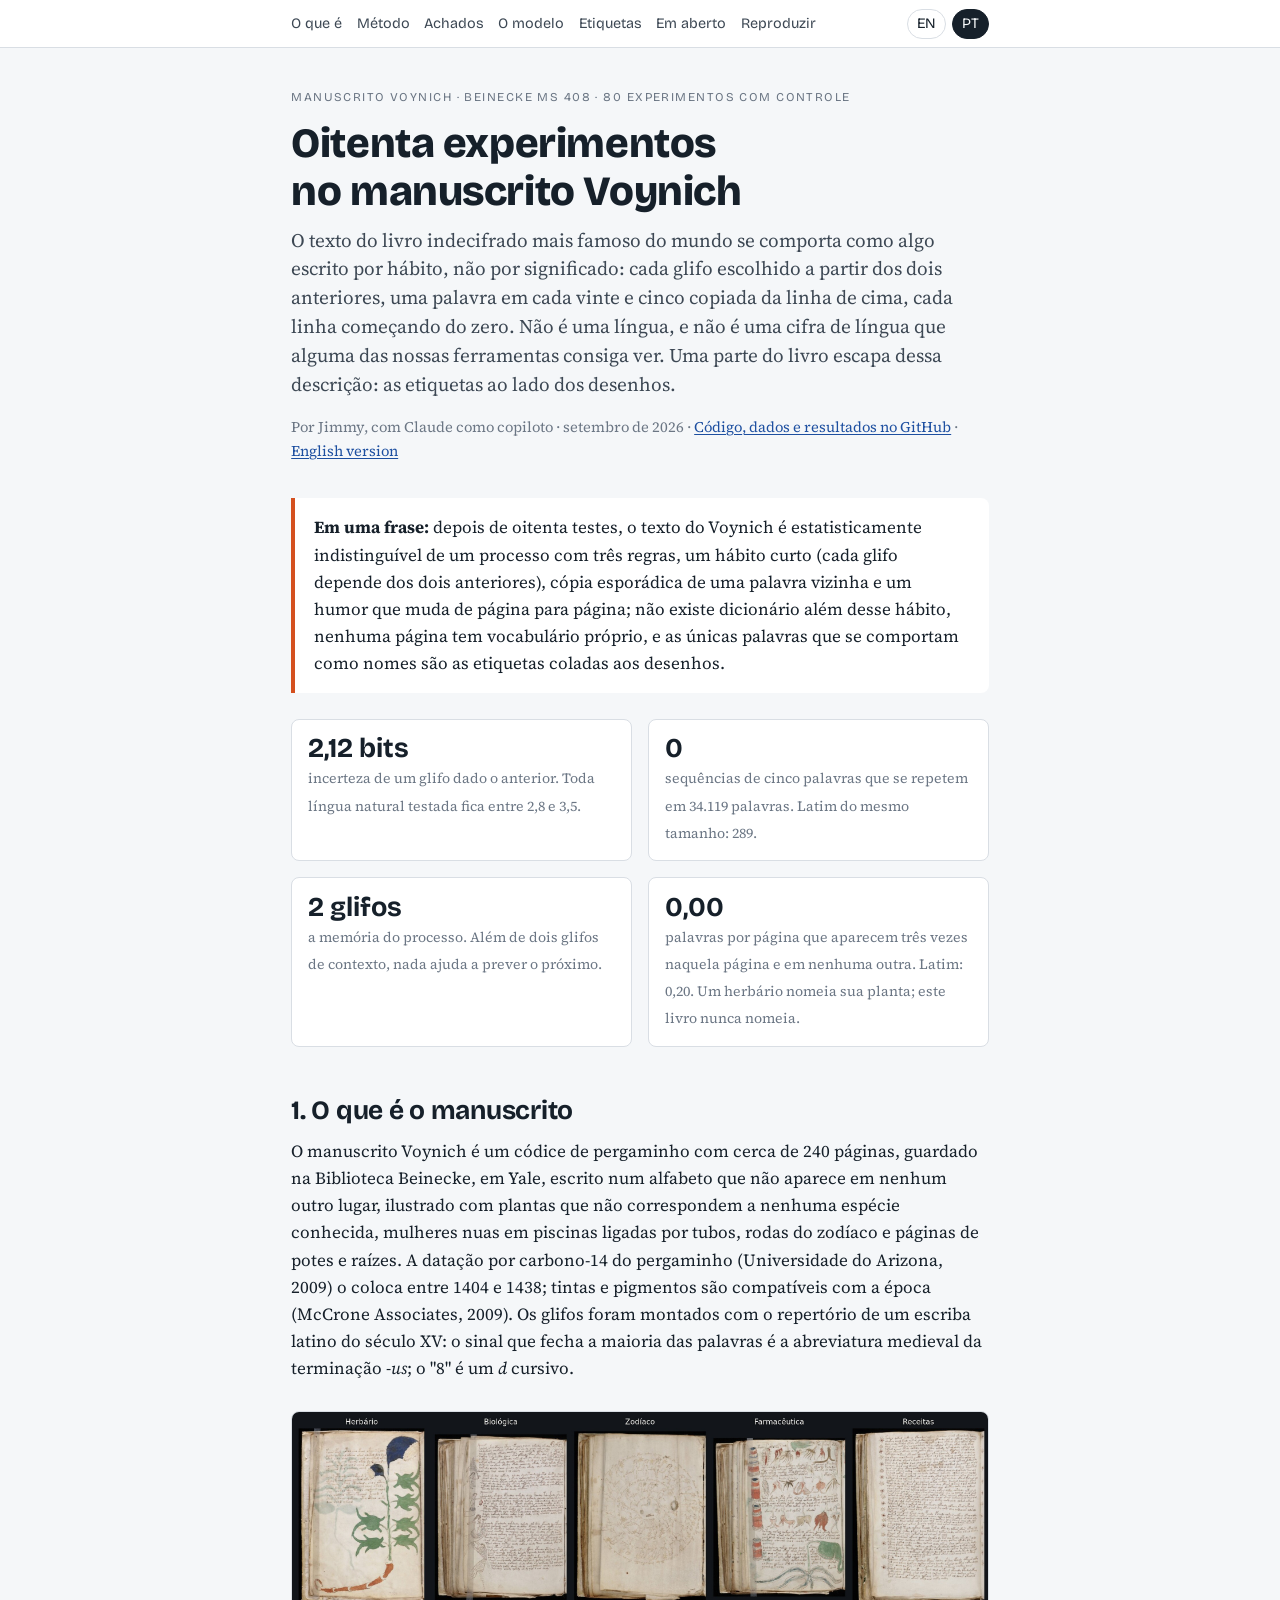
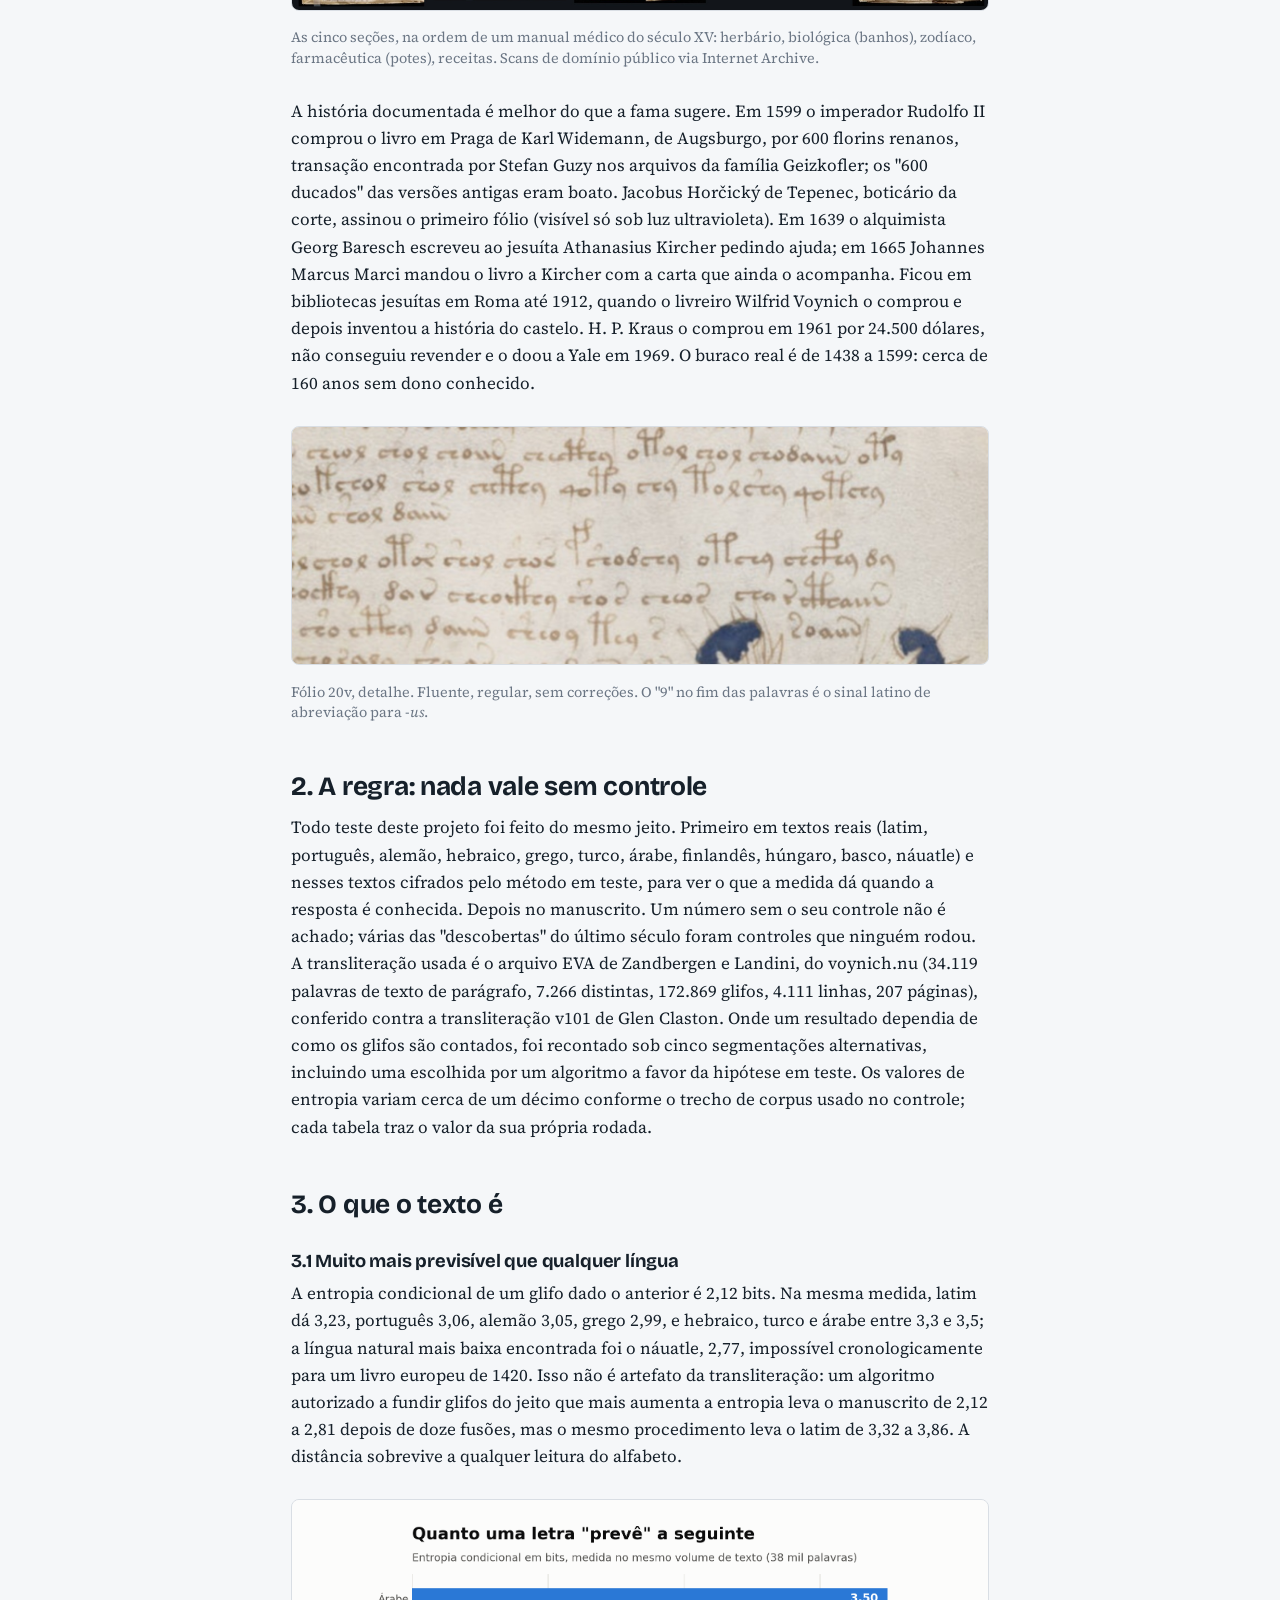
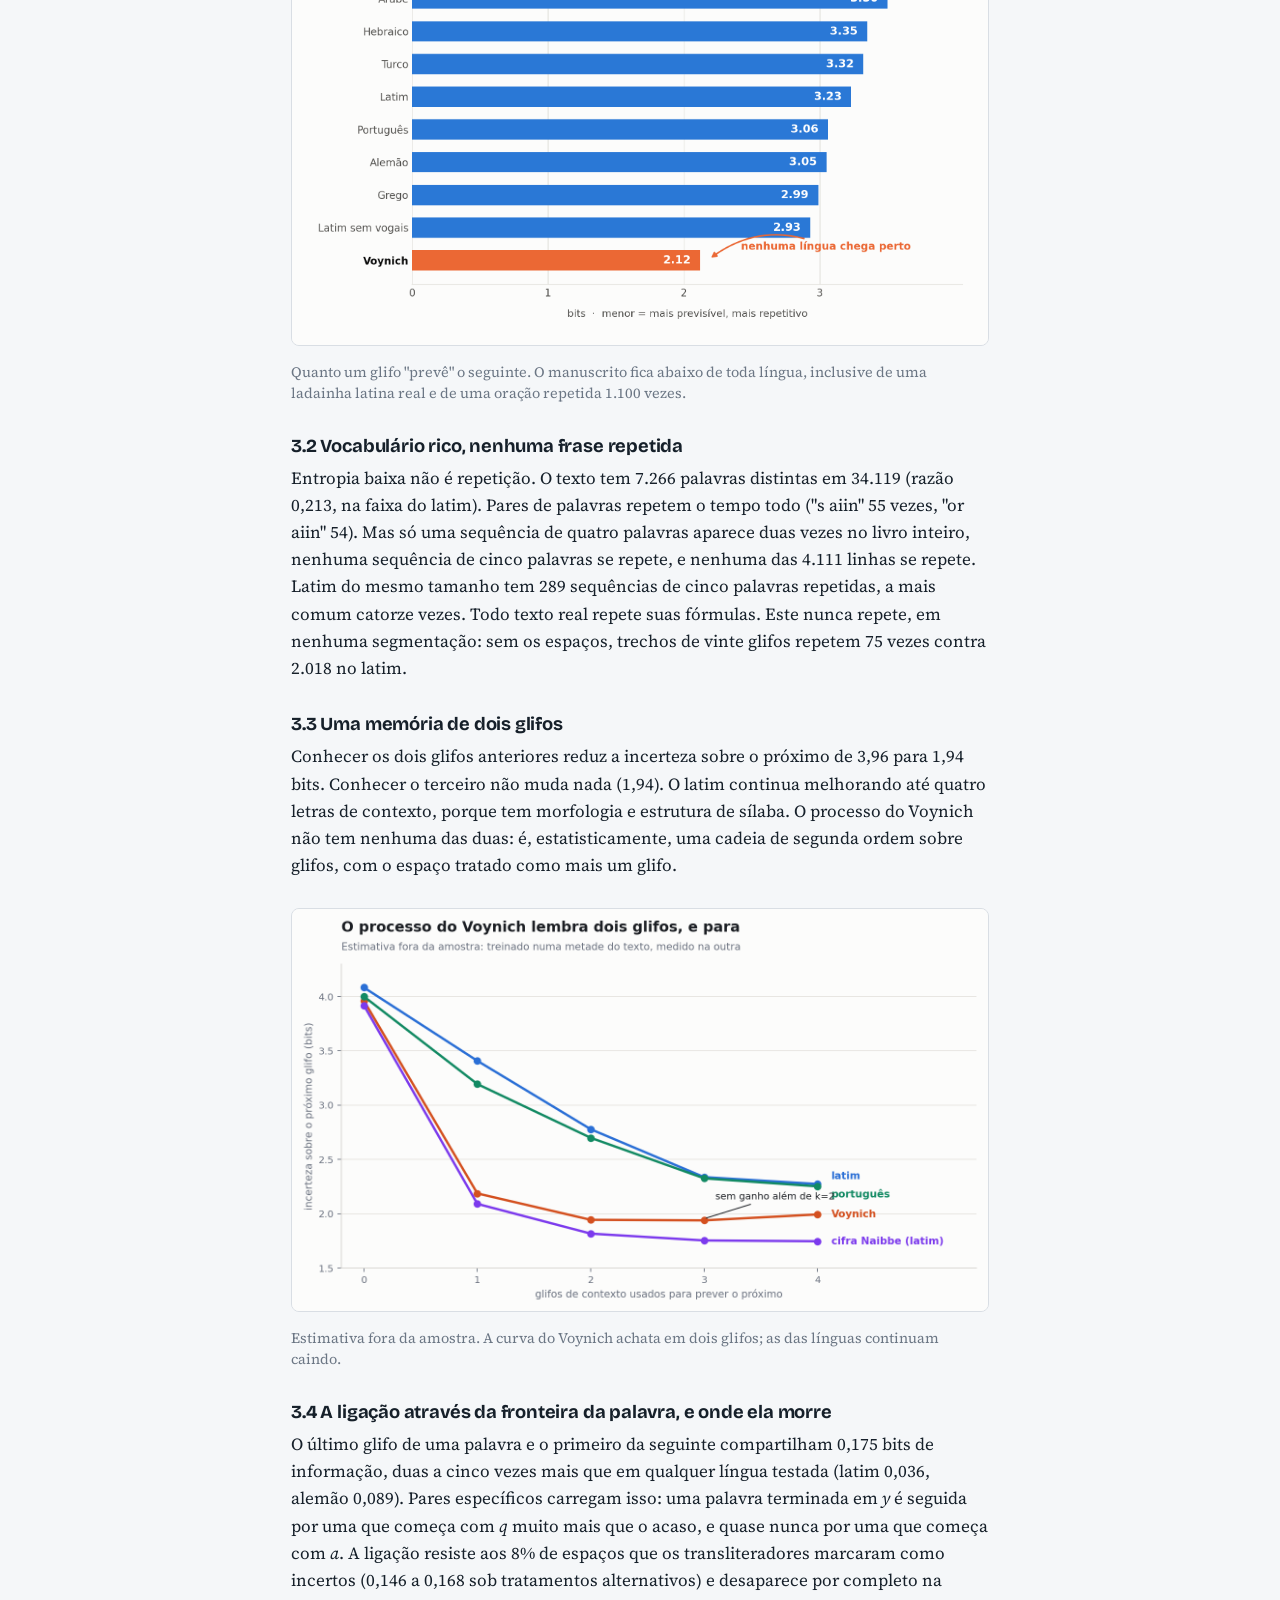
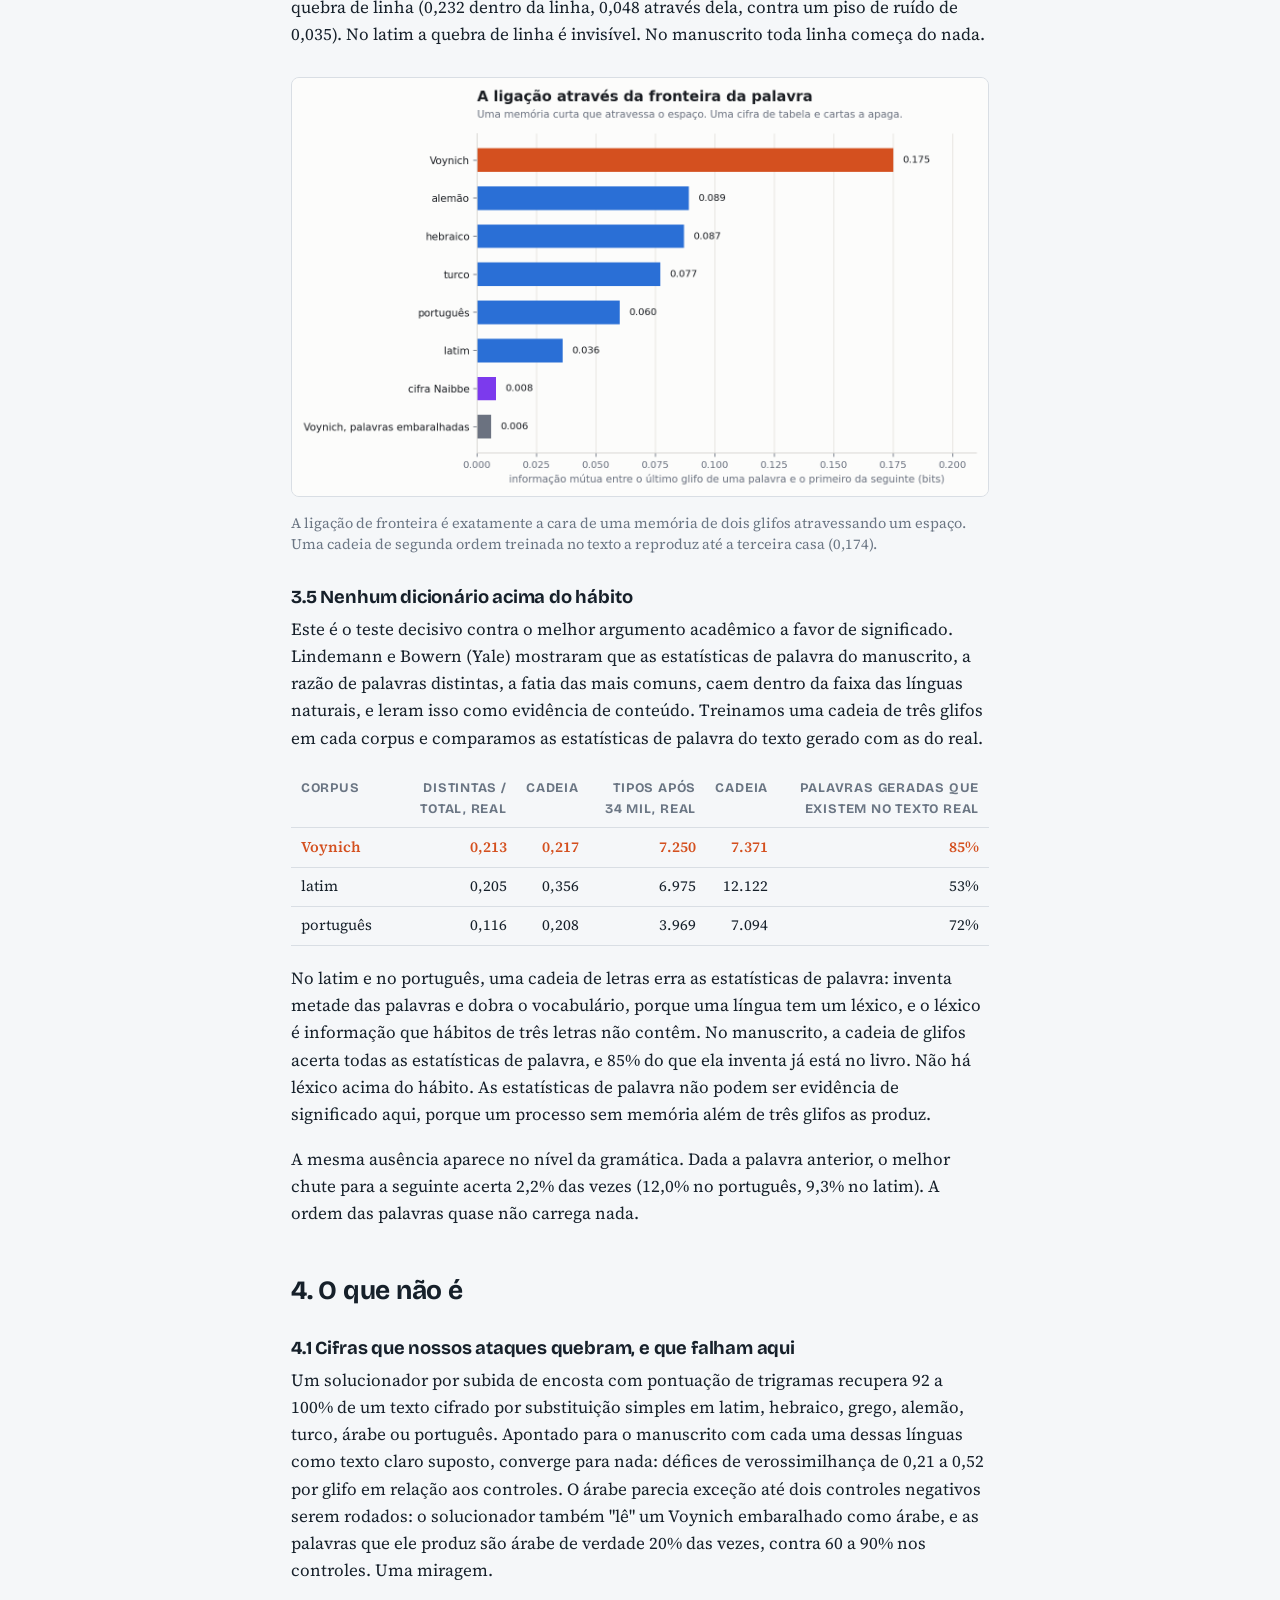
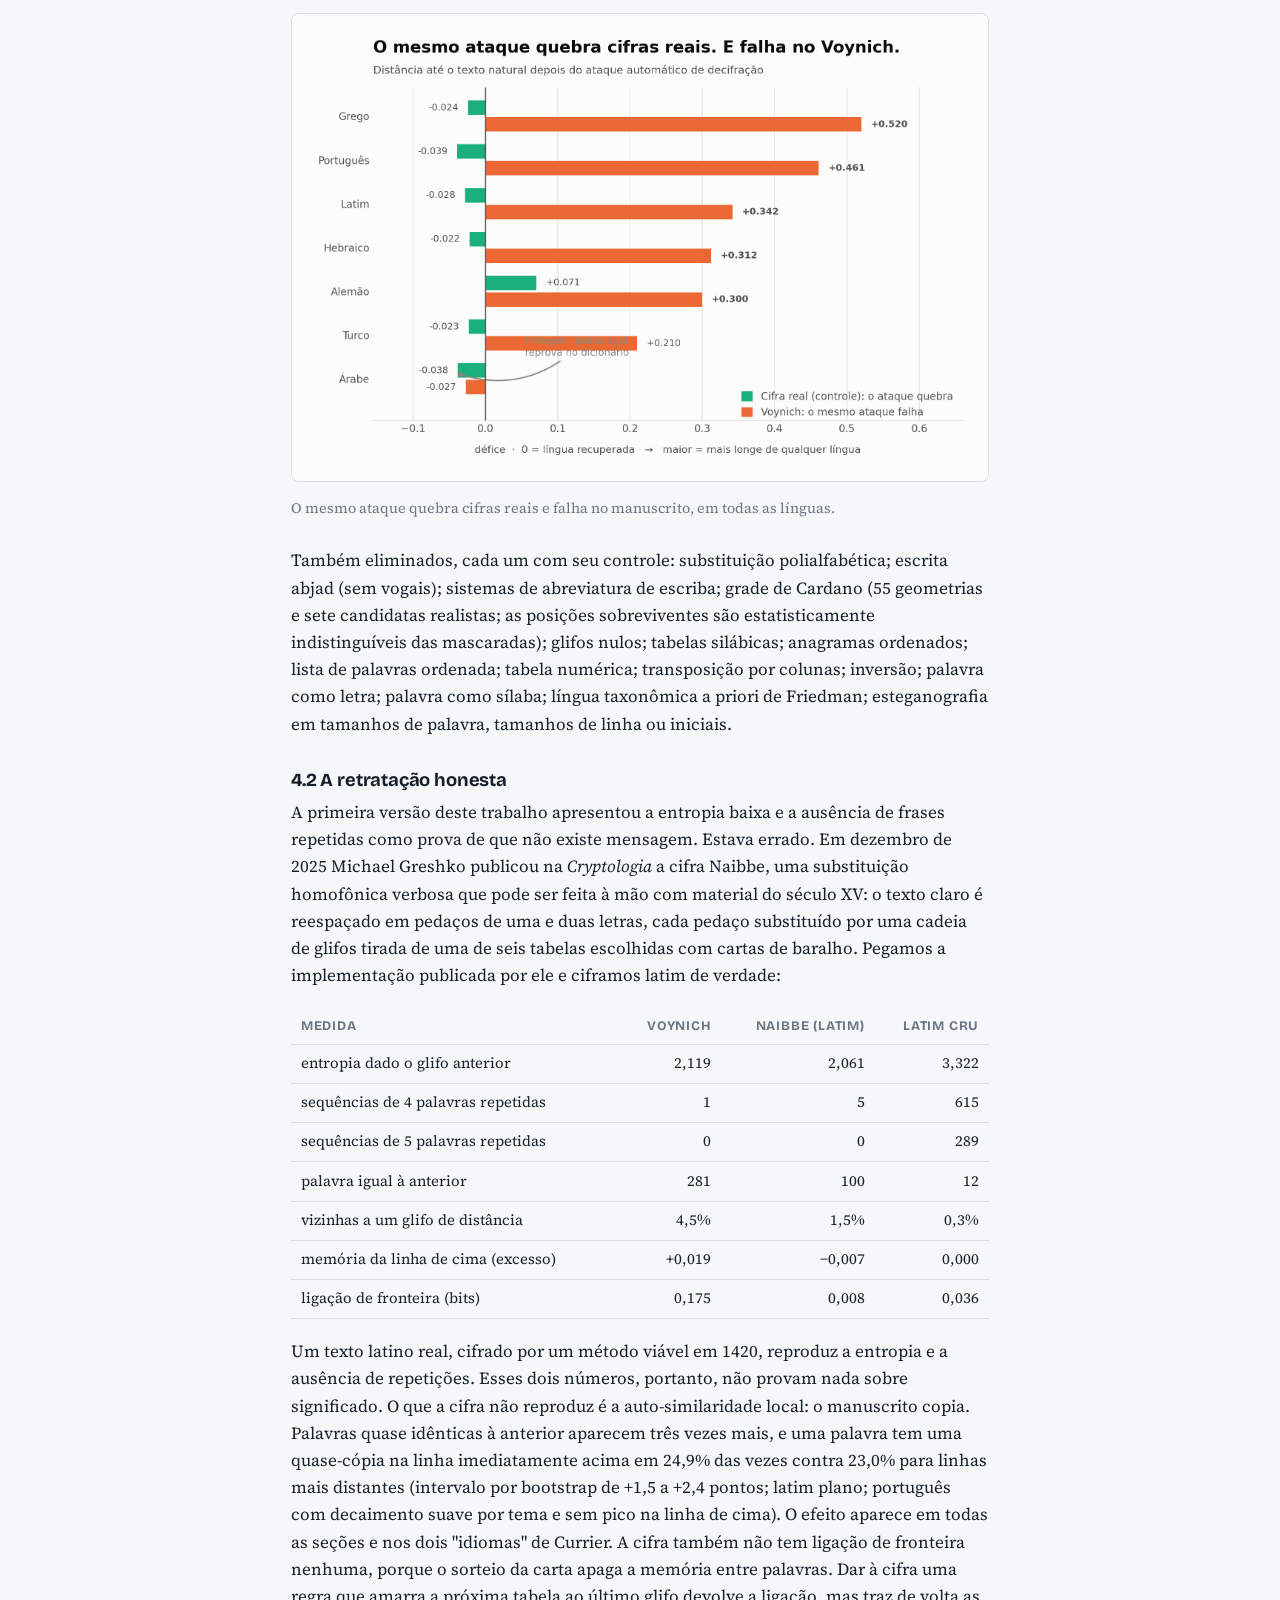
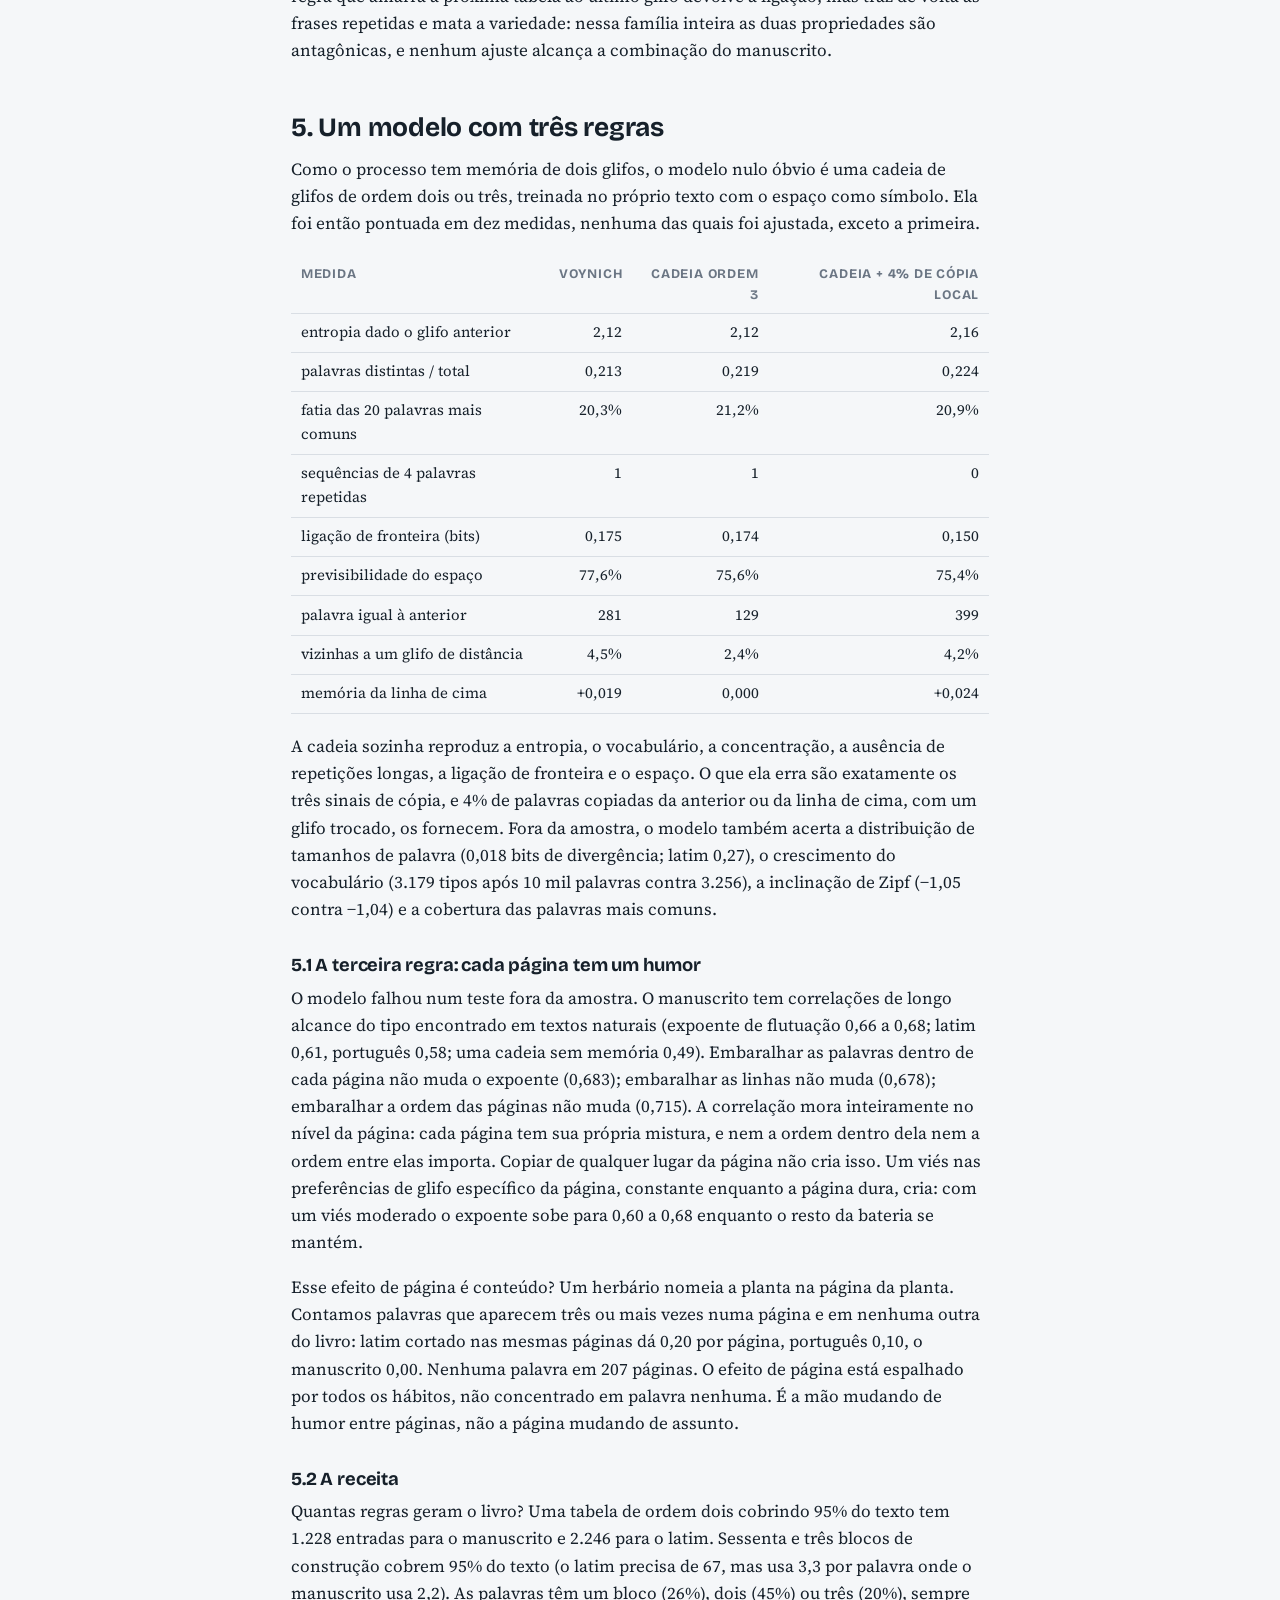
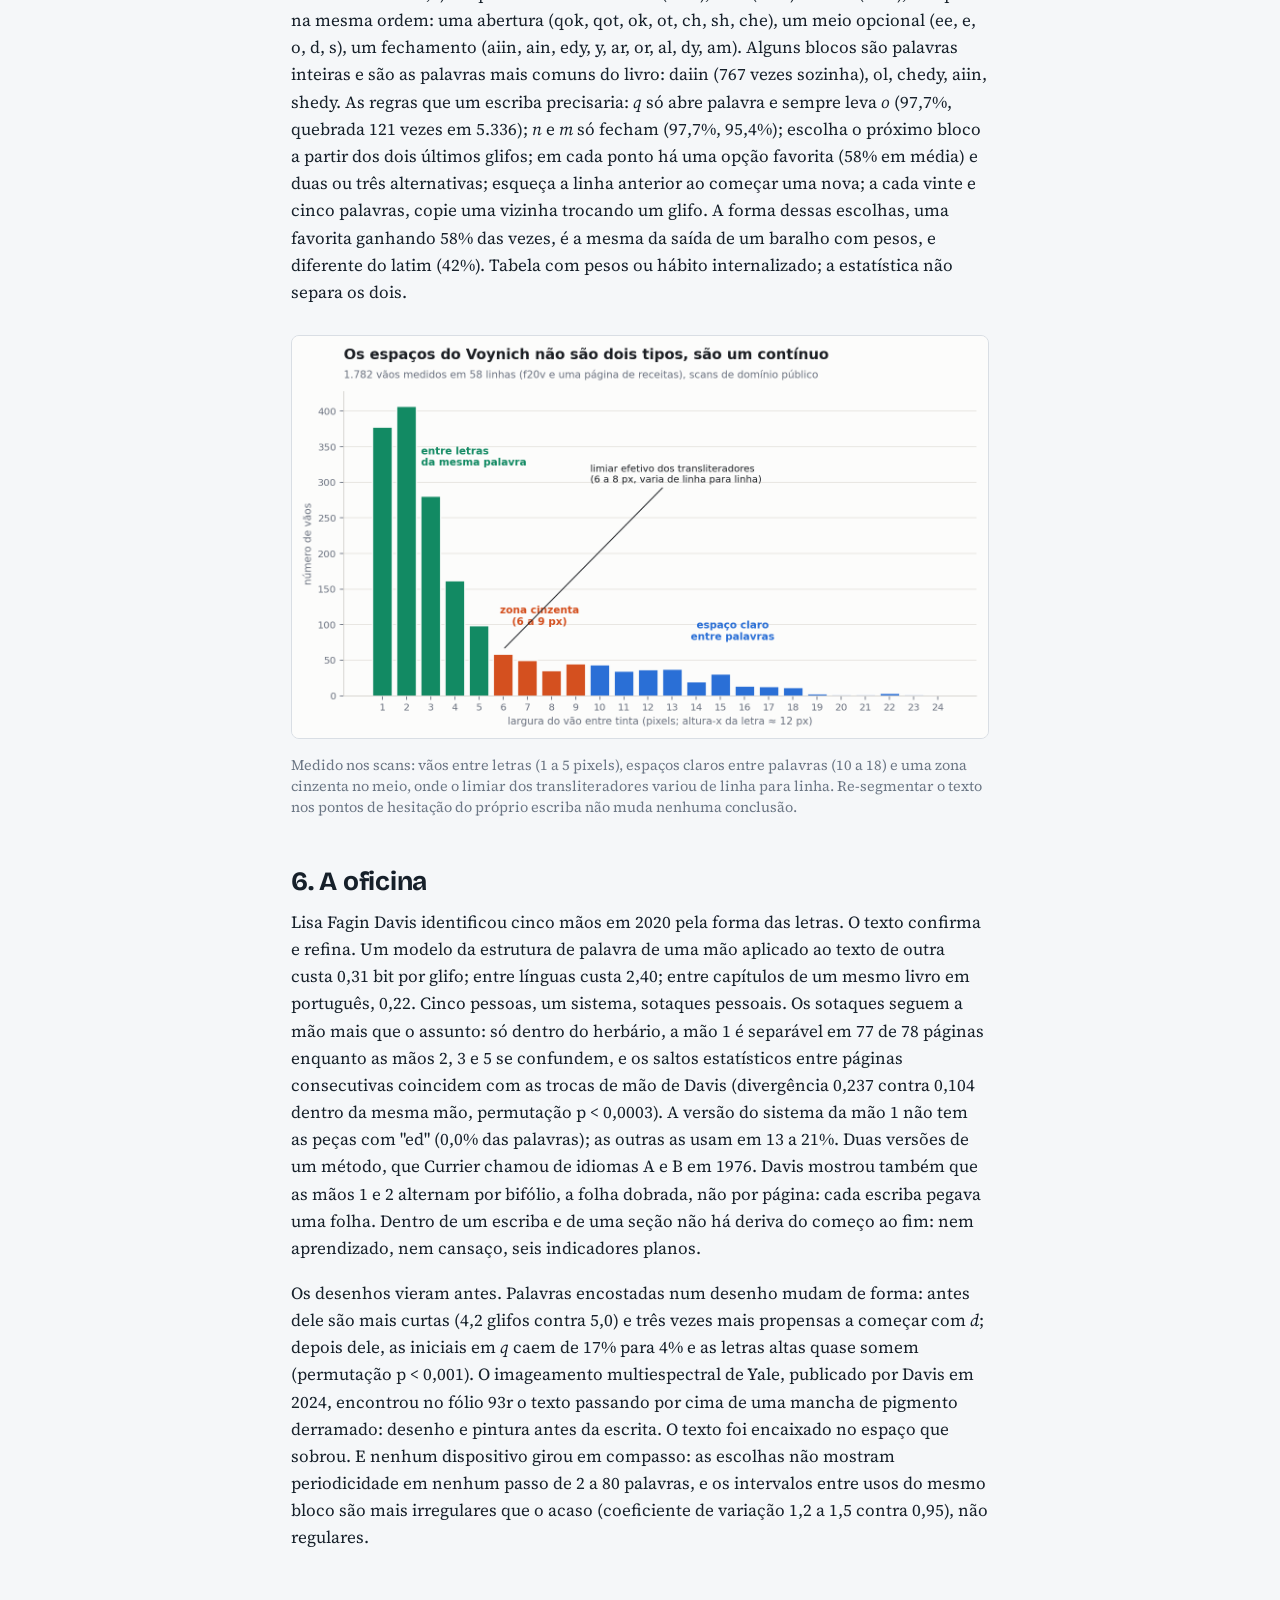
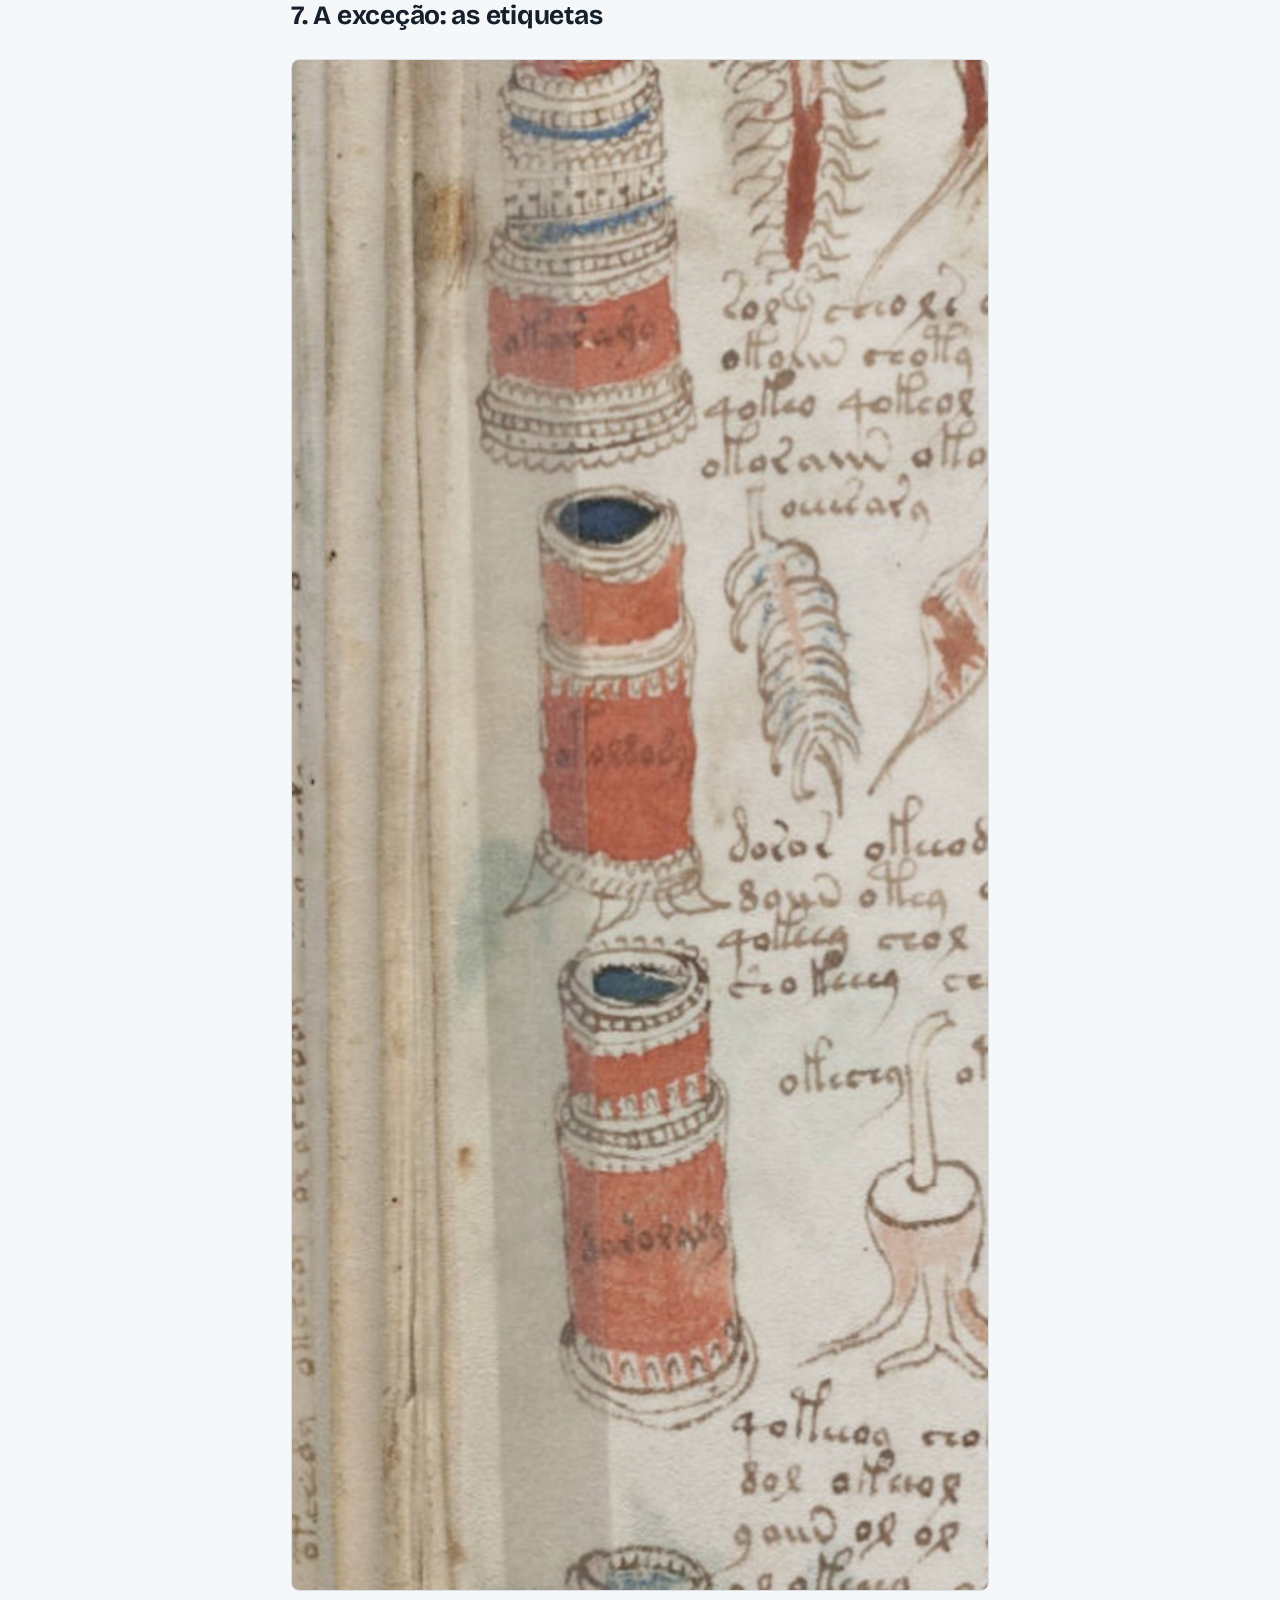
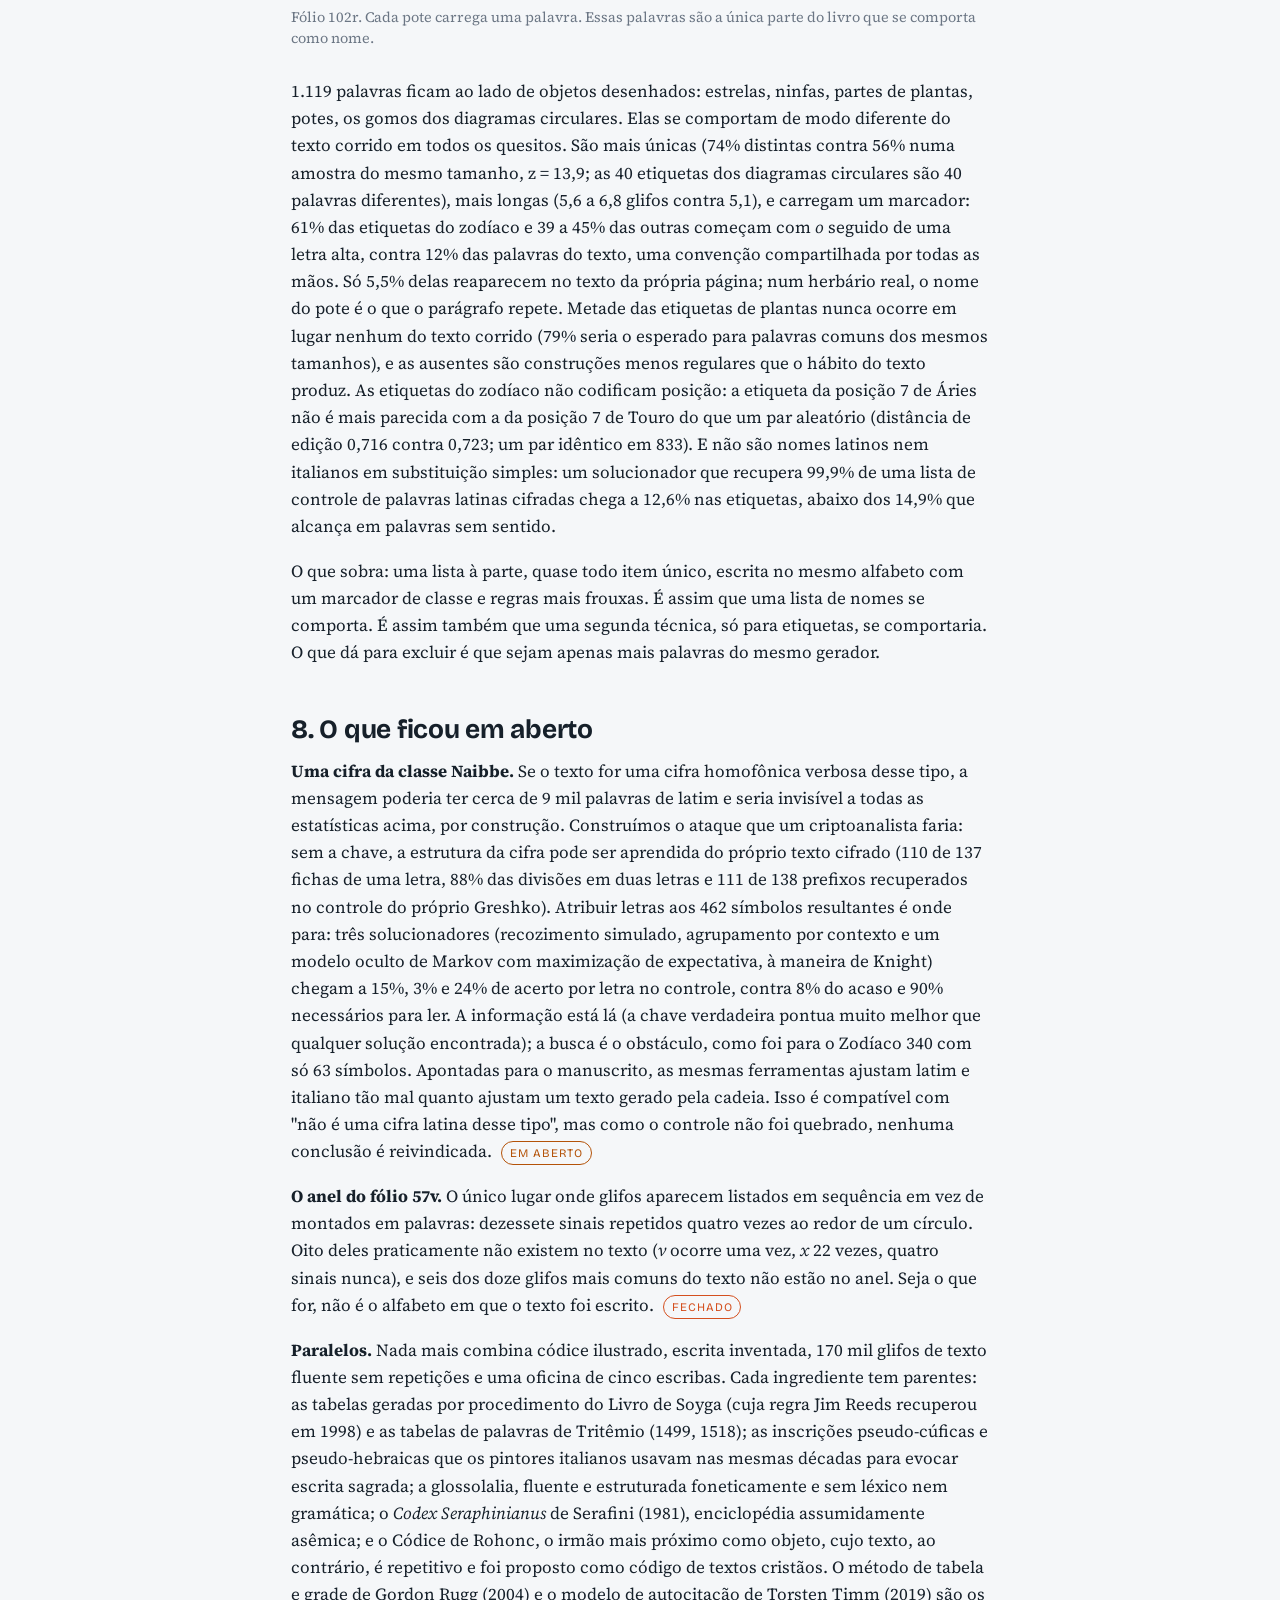
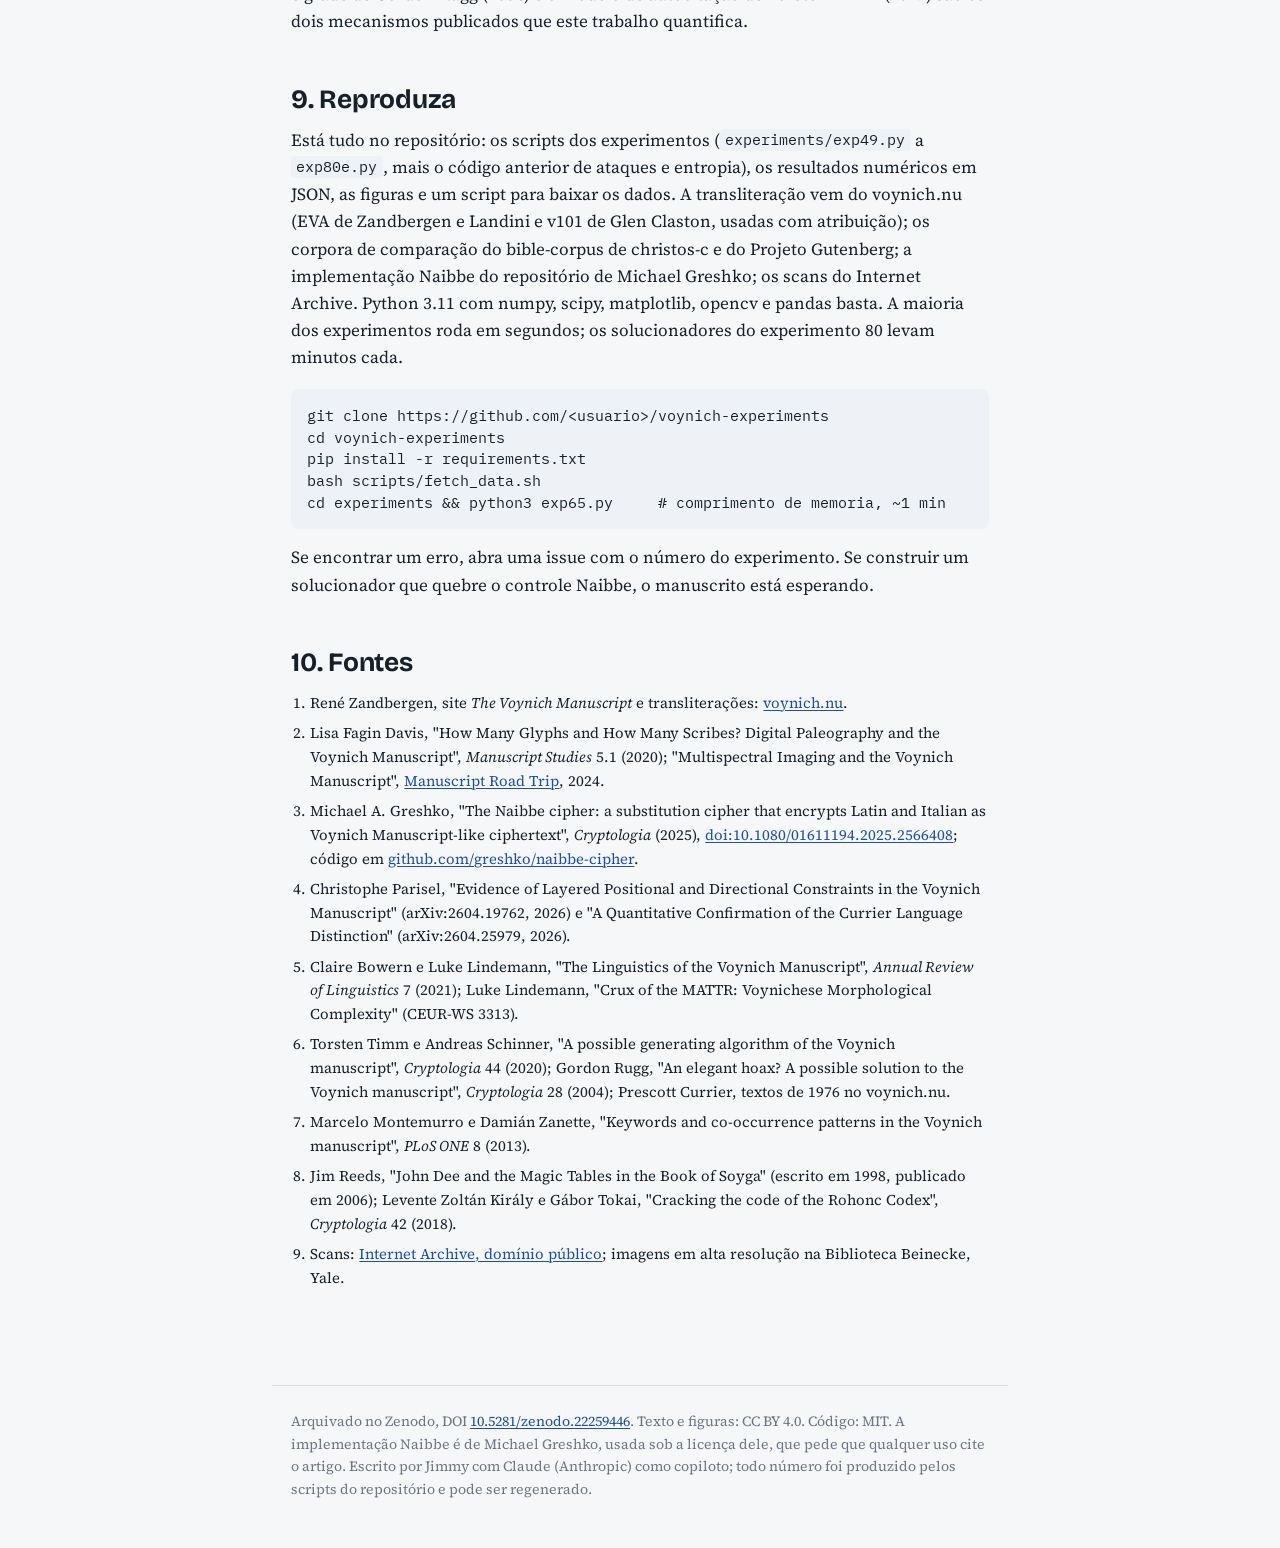
==== commit 667a574b: "Add Zenodo DOI to README, site footer and CITATION.cff" ====
--- a/docs/pt/index.html
+++ b/docs/pt/index.html
@@ -141,6 +141,6 @@
 <li>Scans: <a href="https://archive.org/details/TheVoynichManuscript">Internet Archive, domínio público</a>; imagens em alta resolução na Biblioteca Beinecke, Yale.</li>
 </ol>
 </main>
-<footer>Texto e figuras: CC BY 4.0. Código: MIT. A implementação Naibbe é de Michael Greshko, usada sob a licença dele, que pede que qualquer uso cite o artigo. Escrito por Jimmy com Claude (Anthropic) como copiloto; todo número foi produzido pelos scripts do repositório e pode ser regenerado.</footer>
+<footer>Arquivado no Zenodo, DOI <a href="https://doi.org/10.5281/zenodo.22259446">10.5281/zenodo.22259446</a>. Texto e figuras: CC BY 4.0. Código: MIT. A implementação Naibbe é de Michael Greshko, usada sob a licença dele, que pede que qualquer uso cite o artigo. Escrito por Jimmy com Claude (Anthropic) como copiloto; todo número foi produzido pelos scripts do repositório e pode ser regenerado.</footer>
 </body>
 </html>
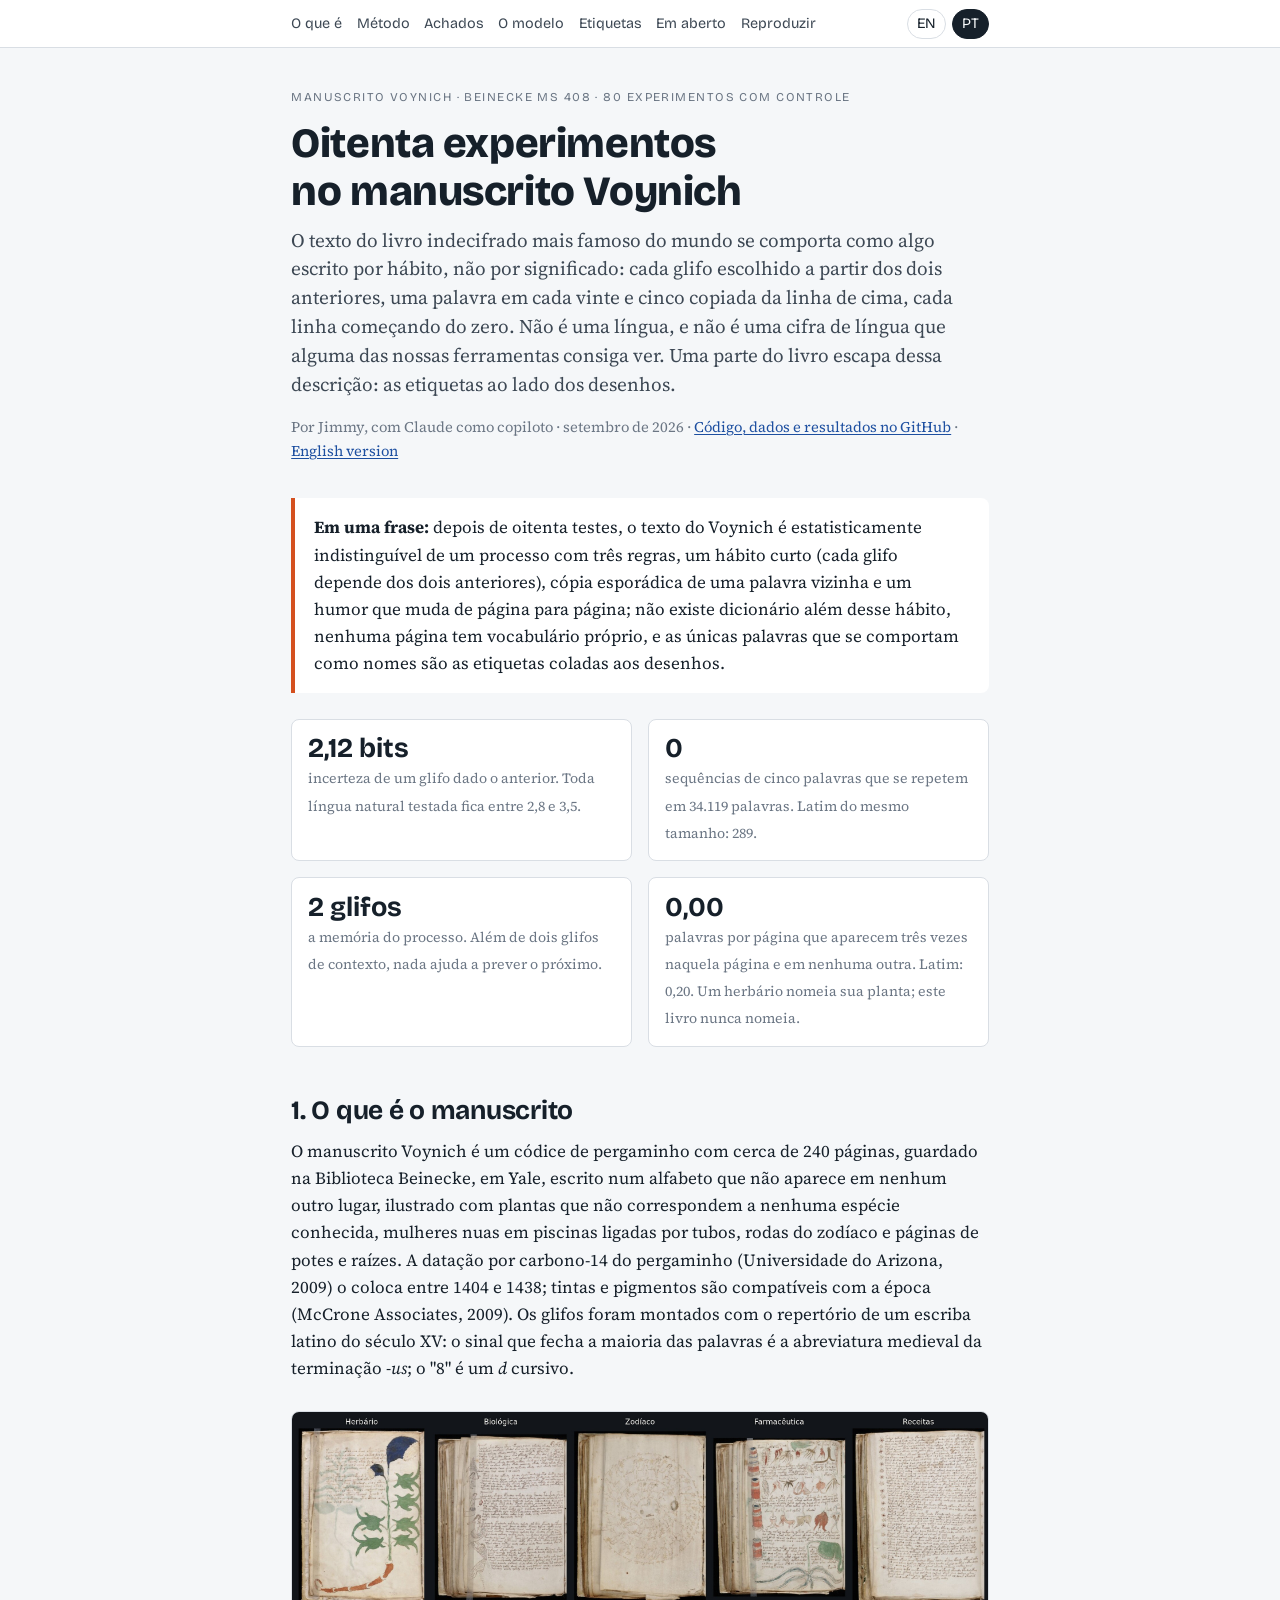
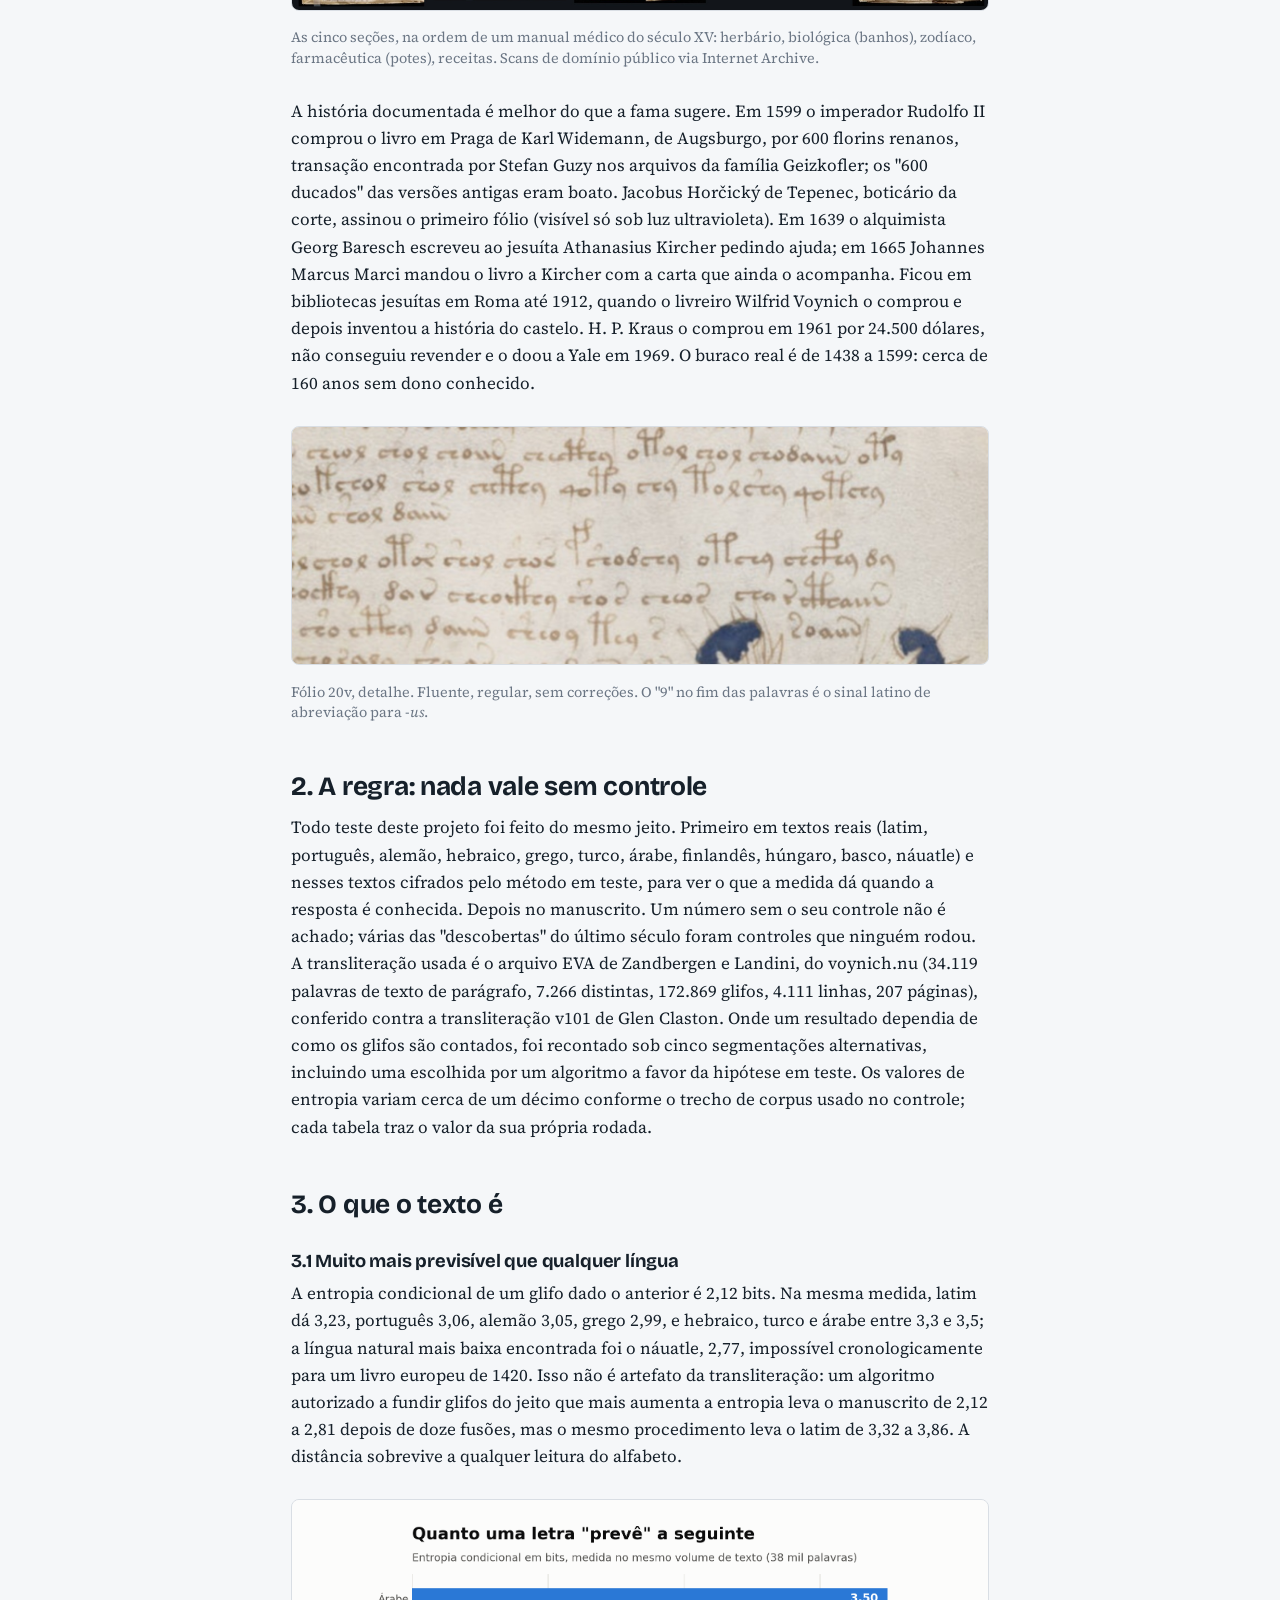
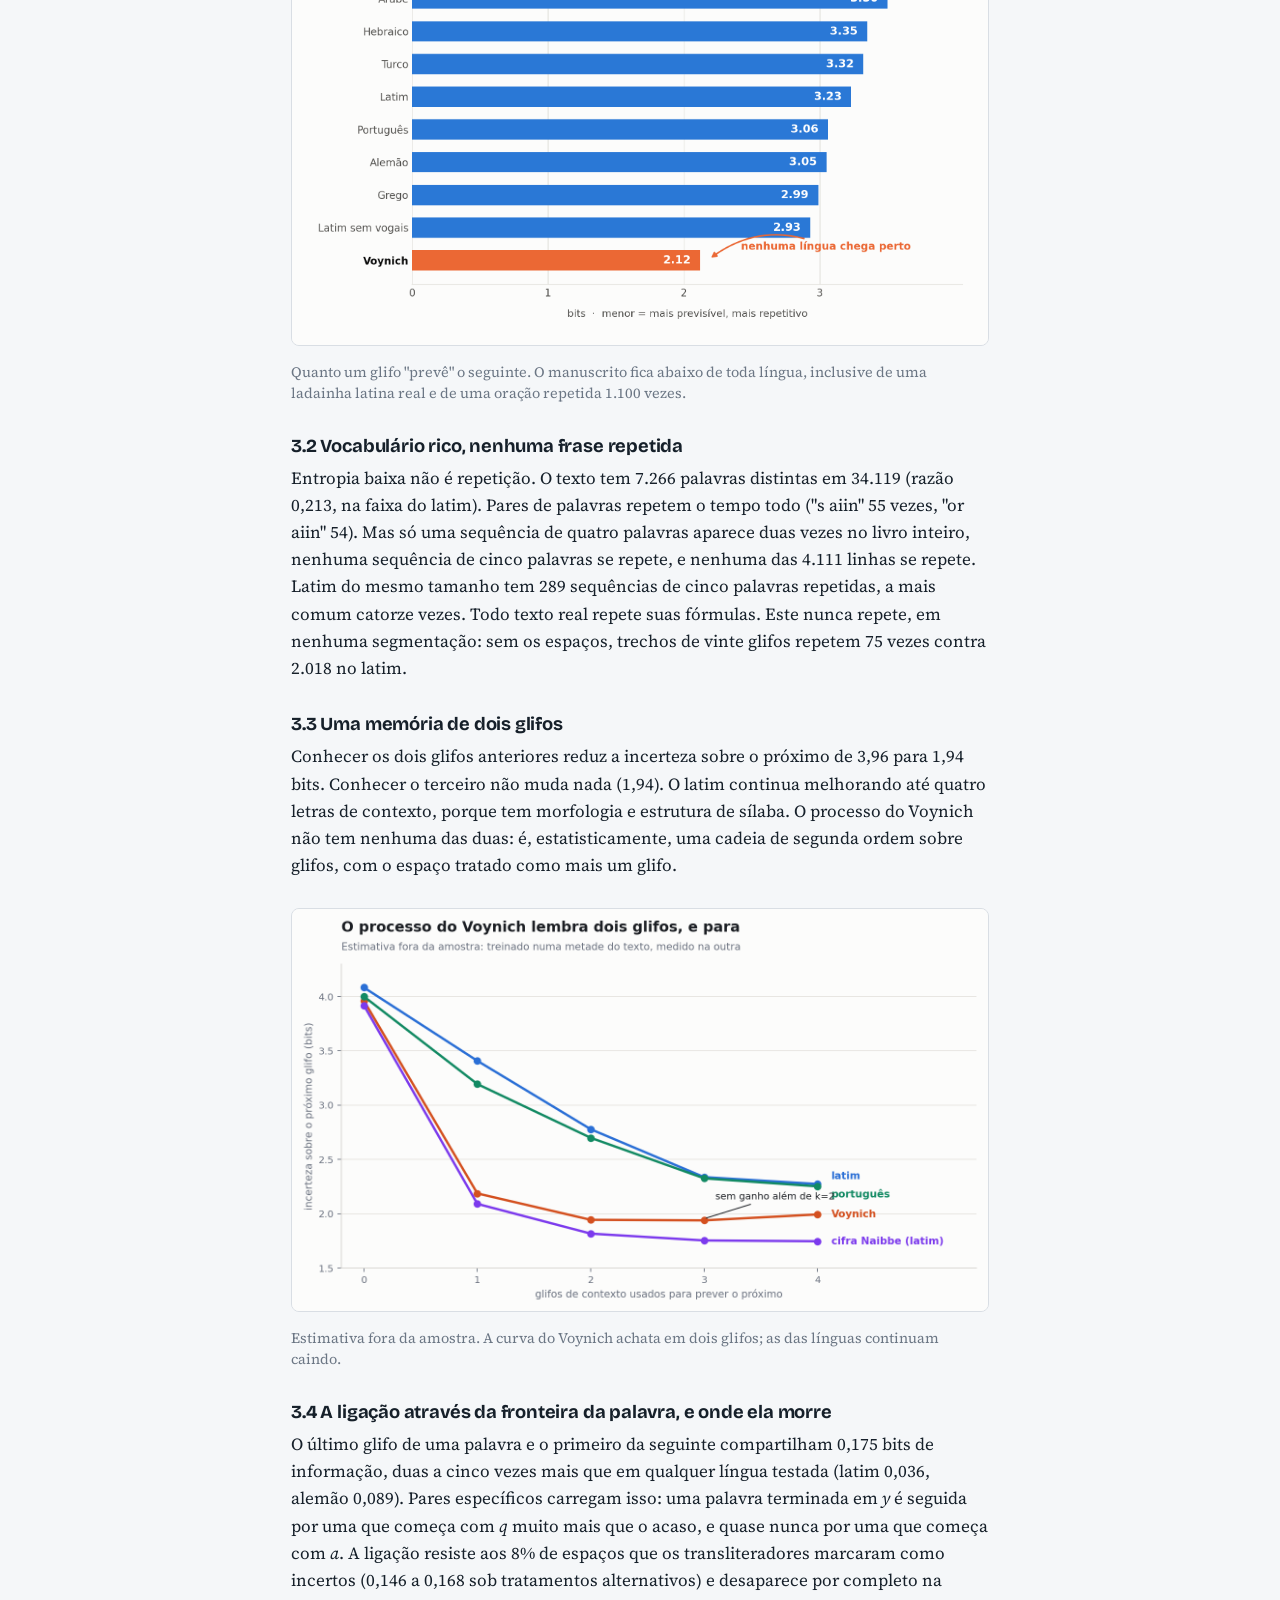
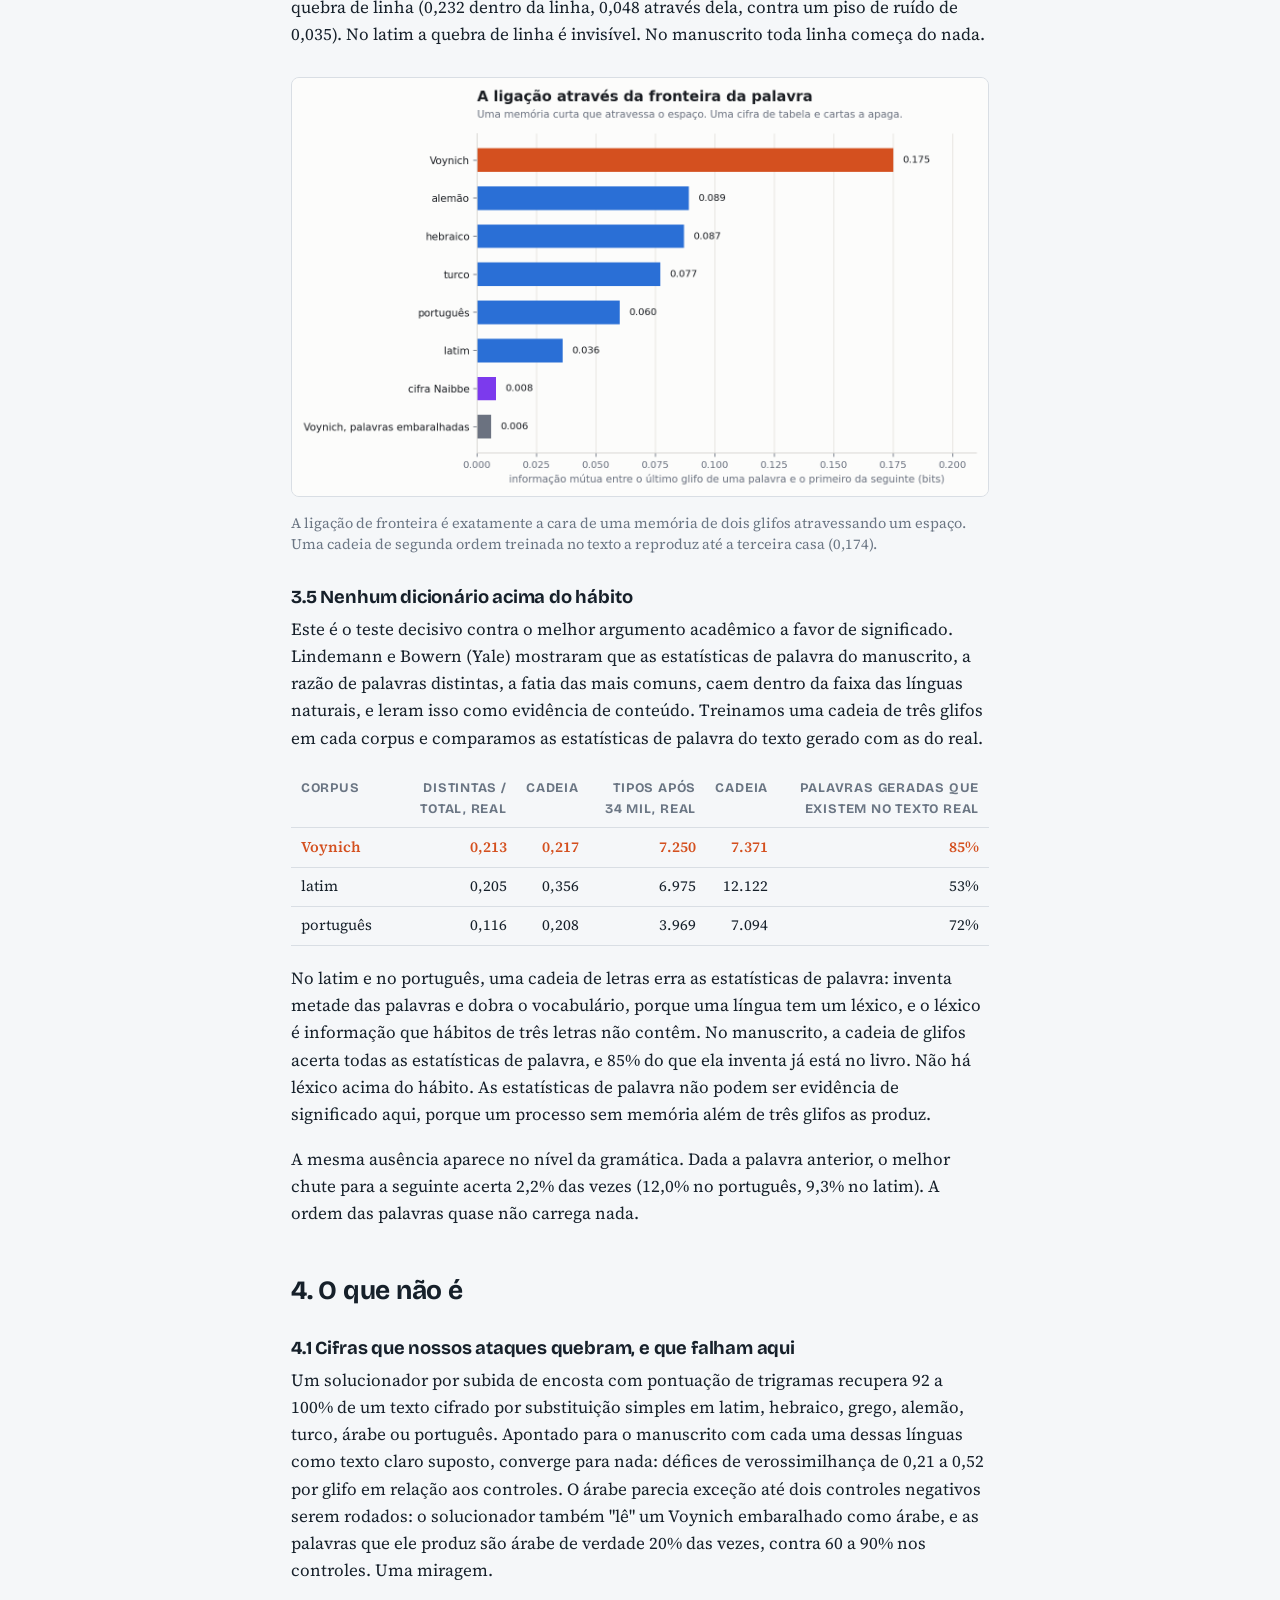
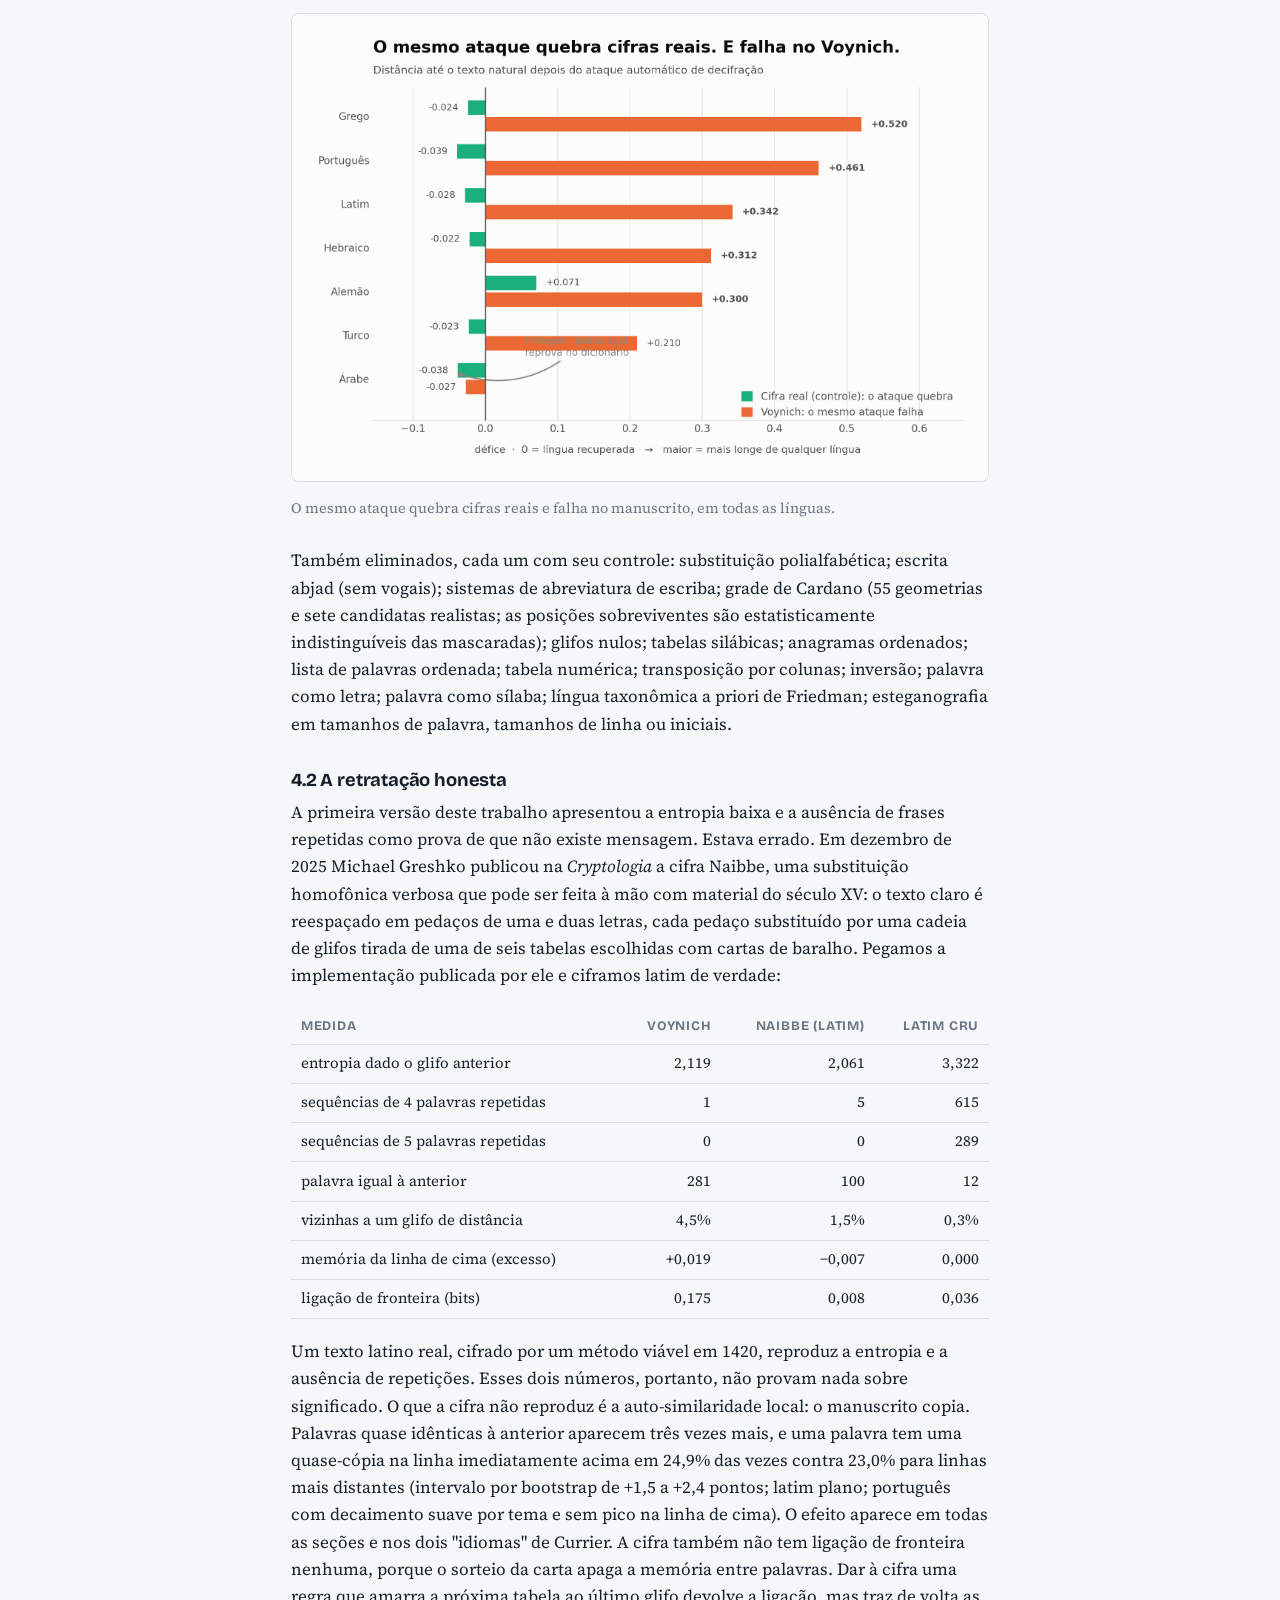
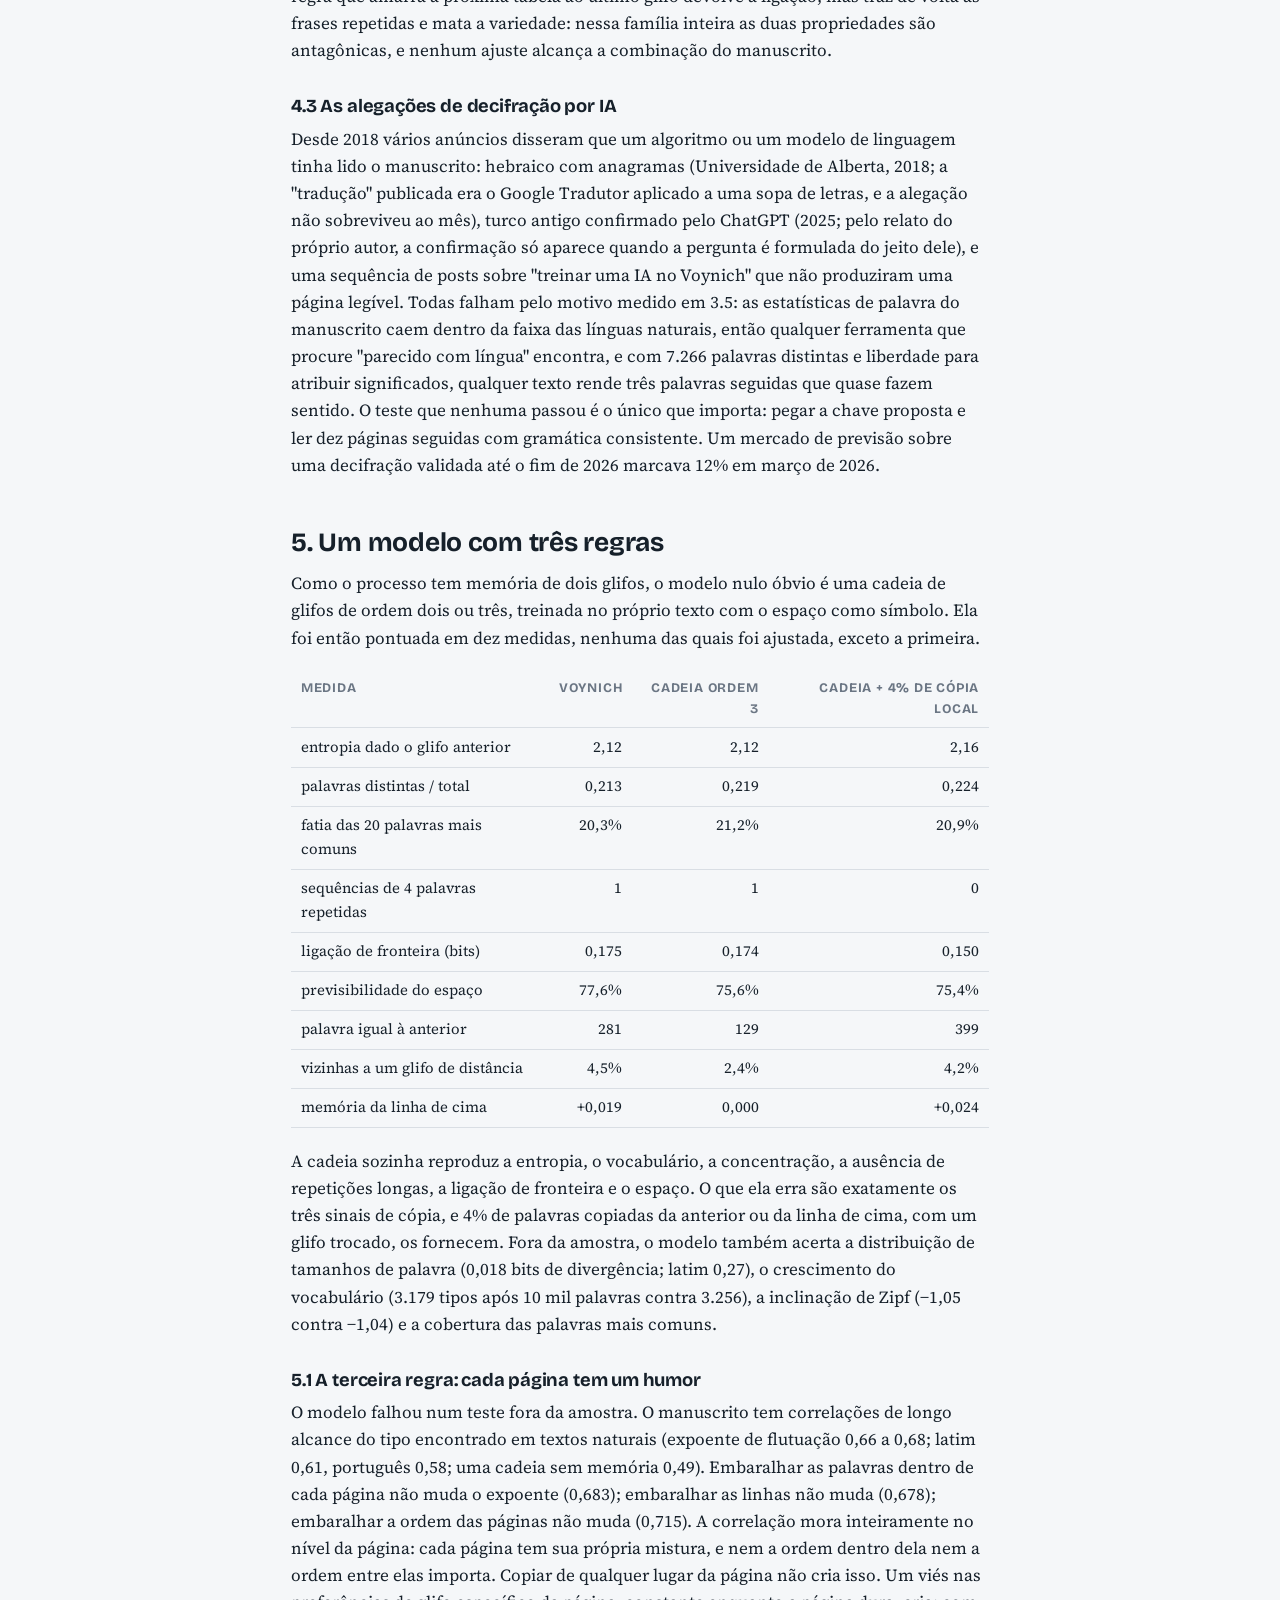
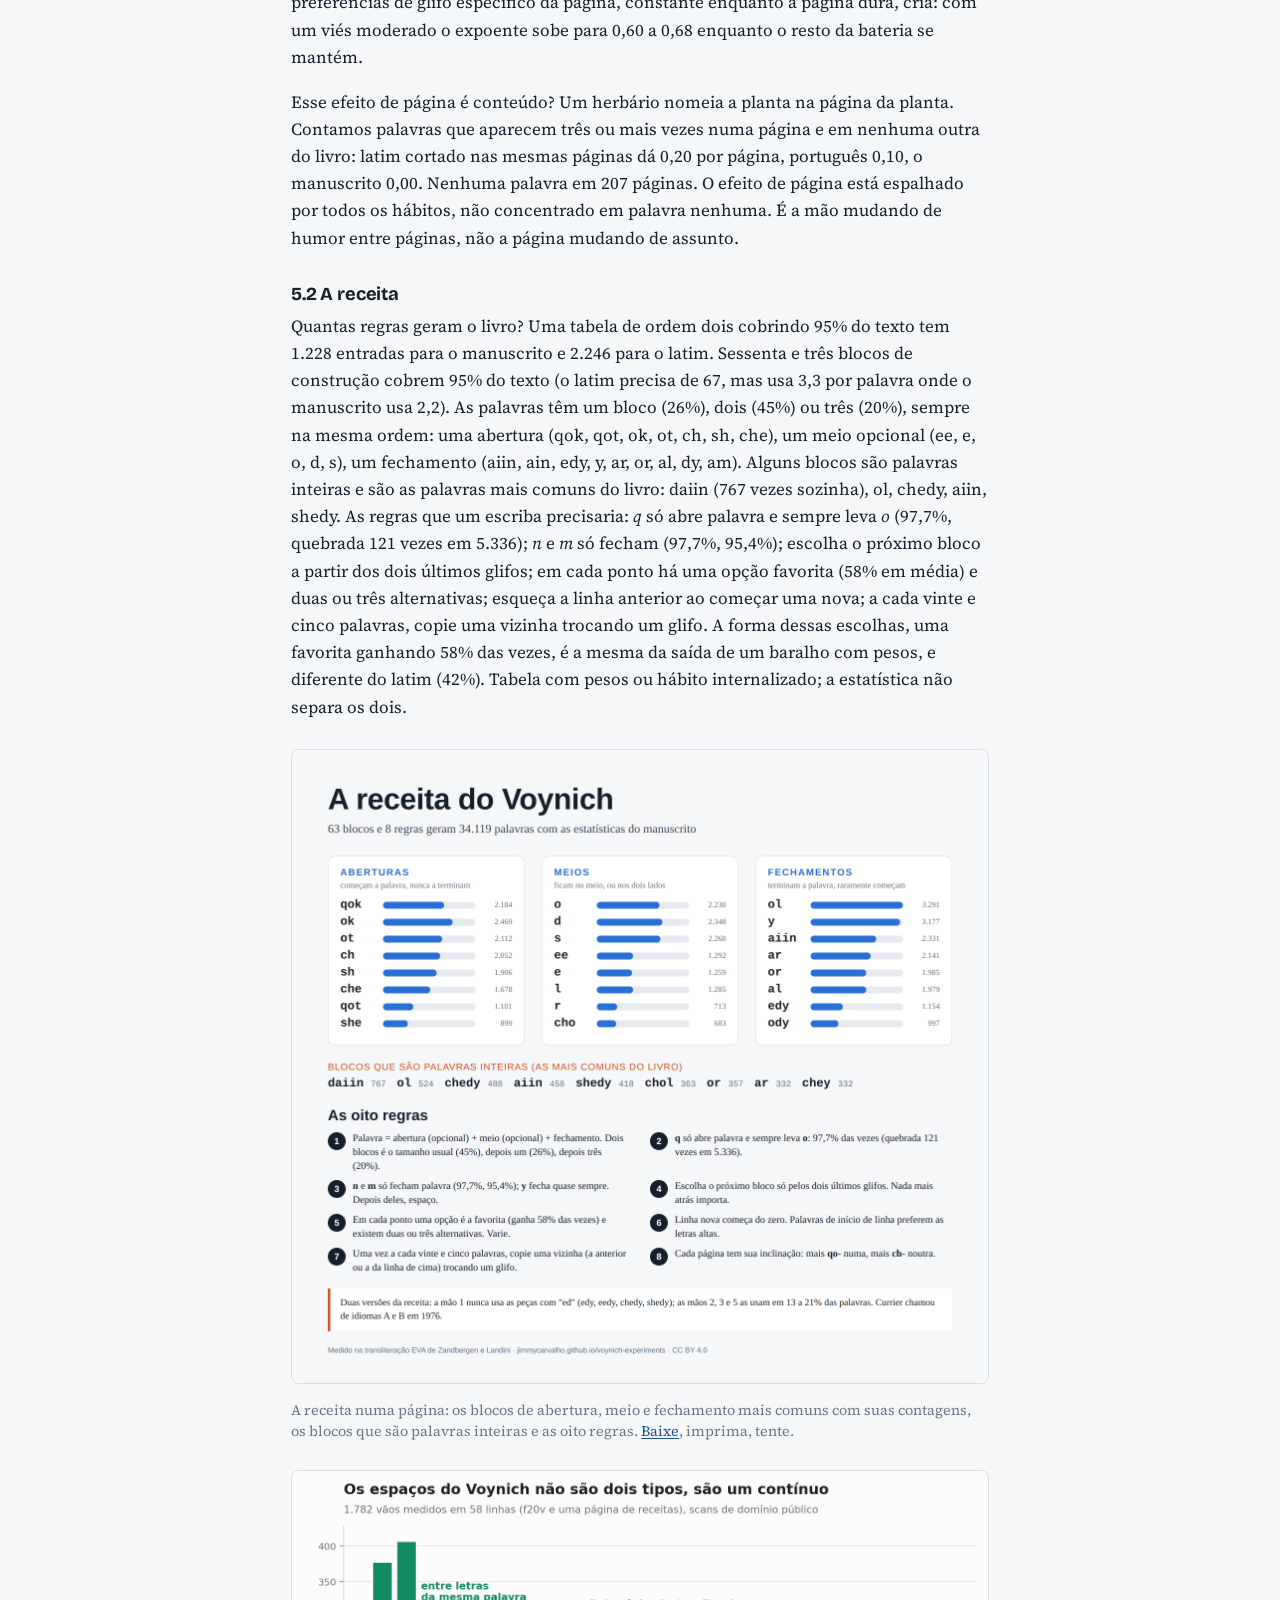
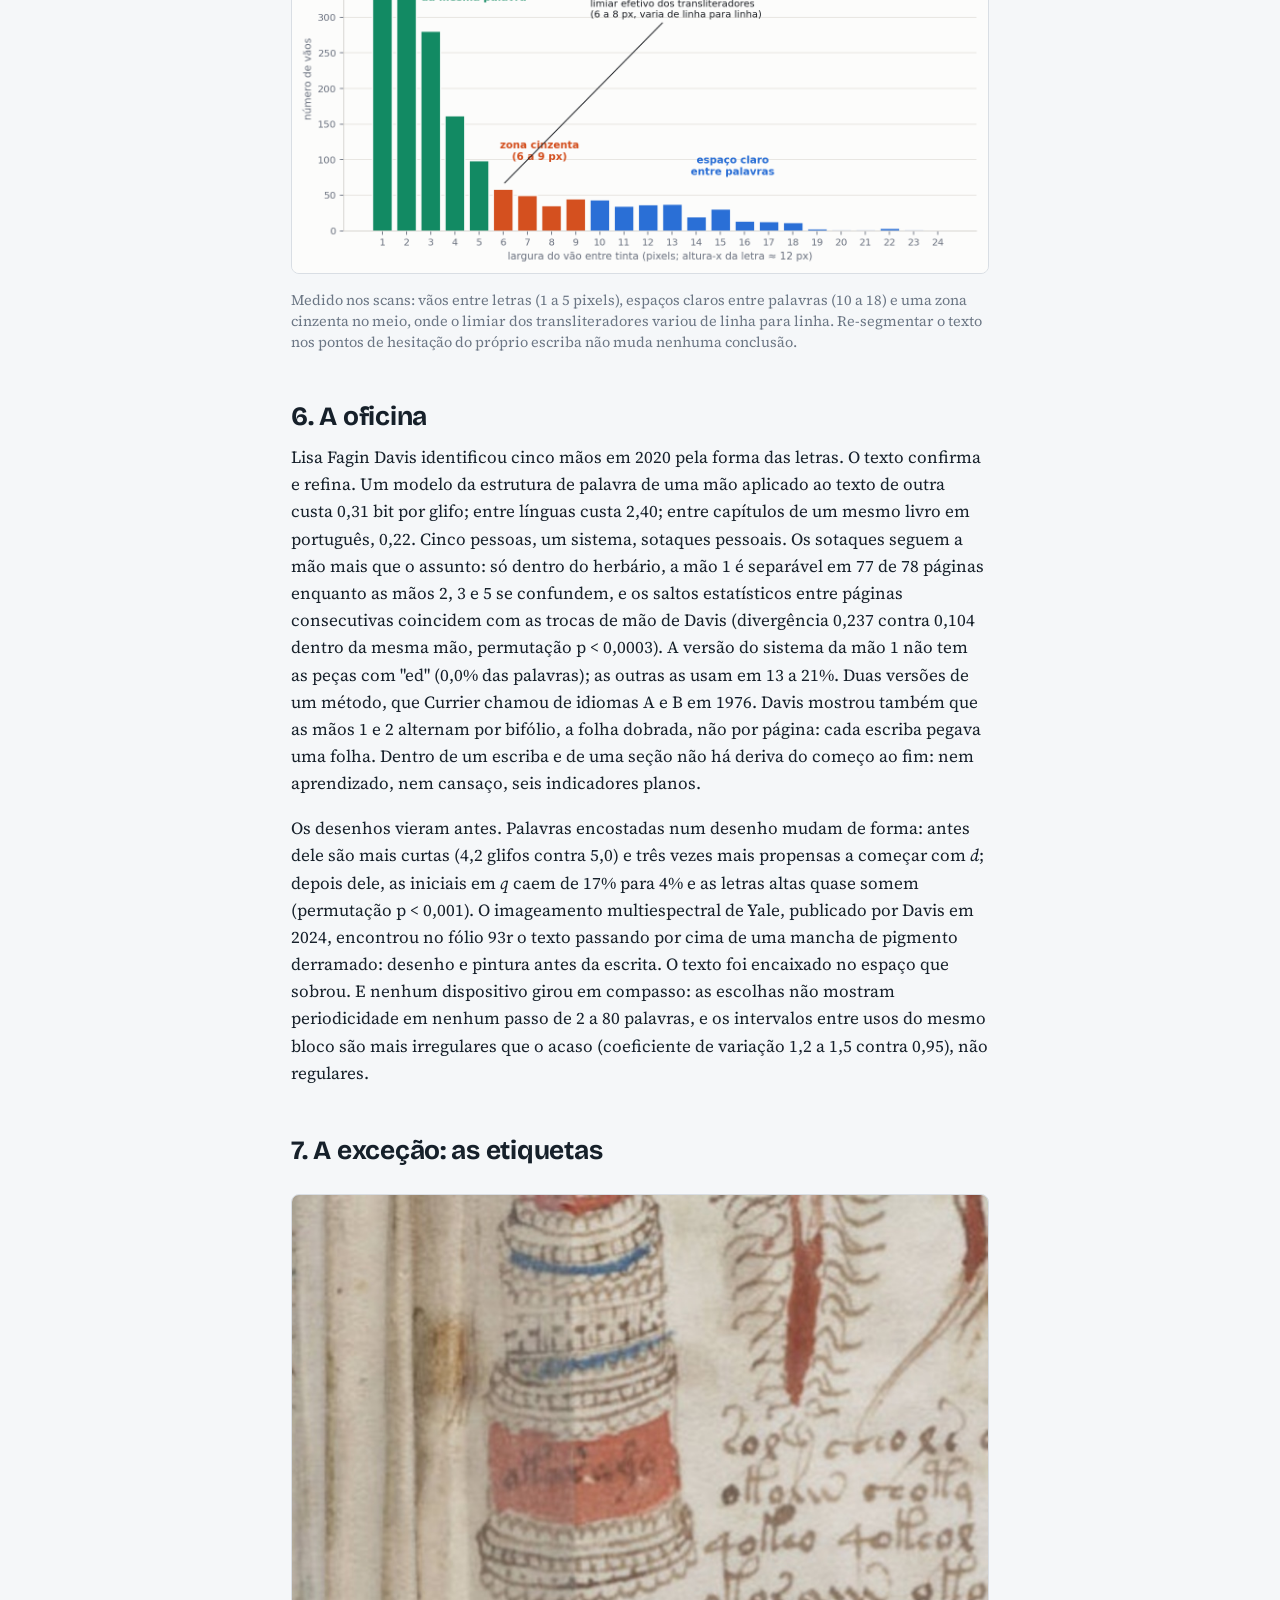
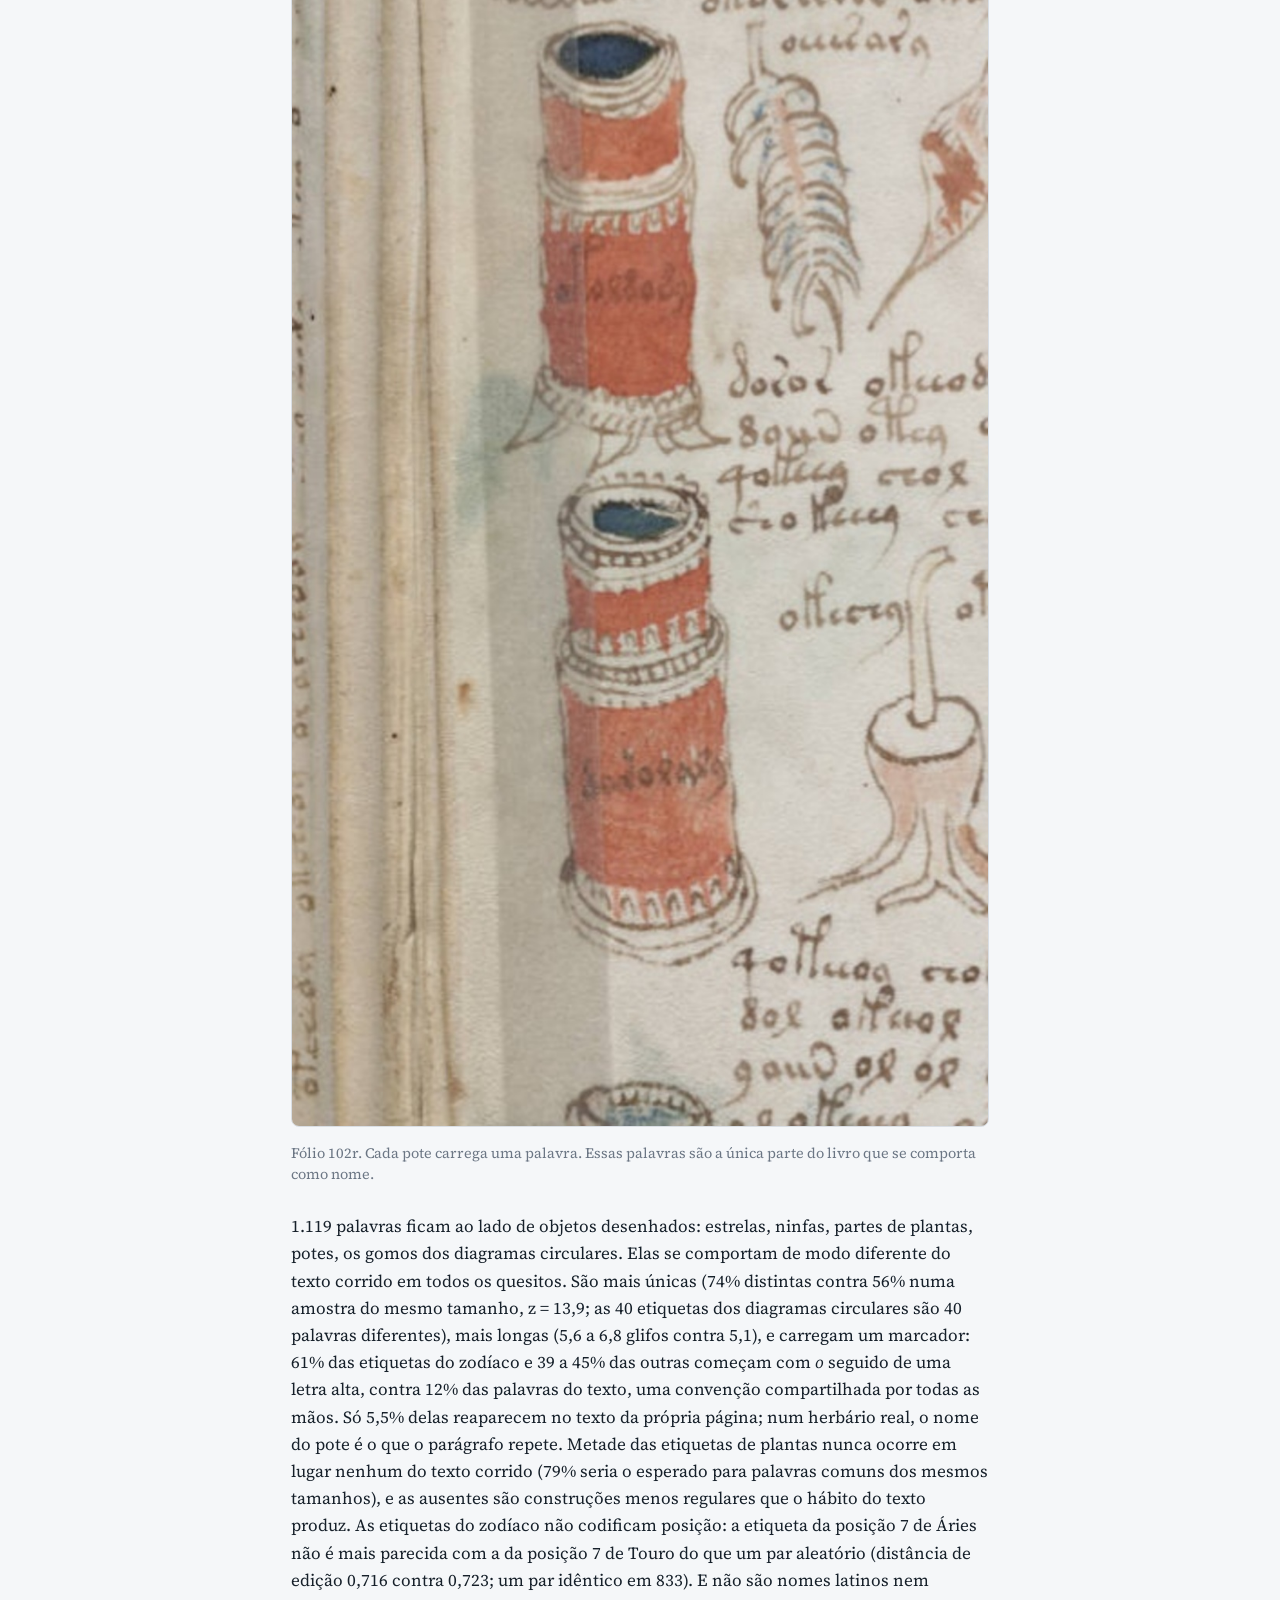
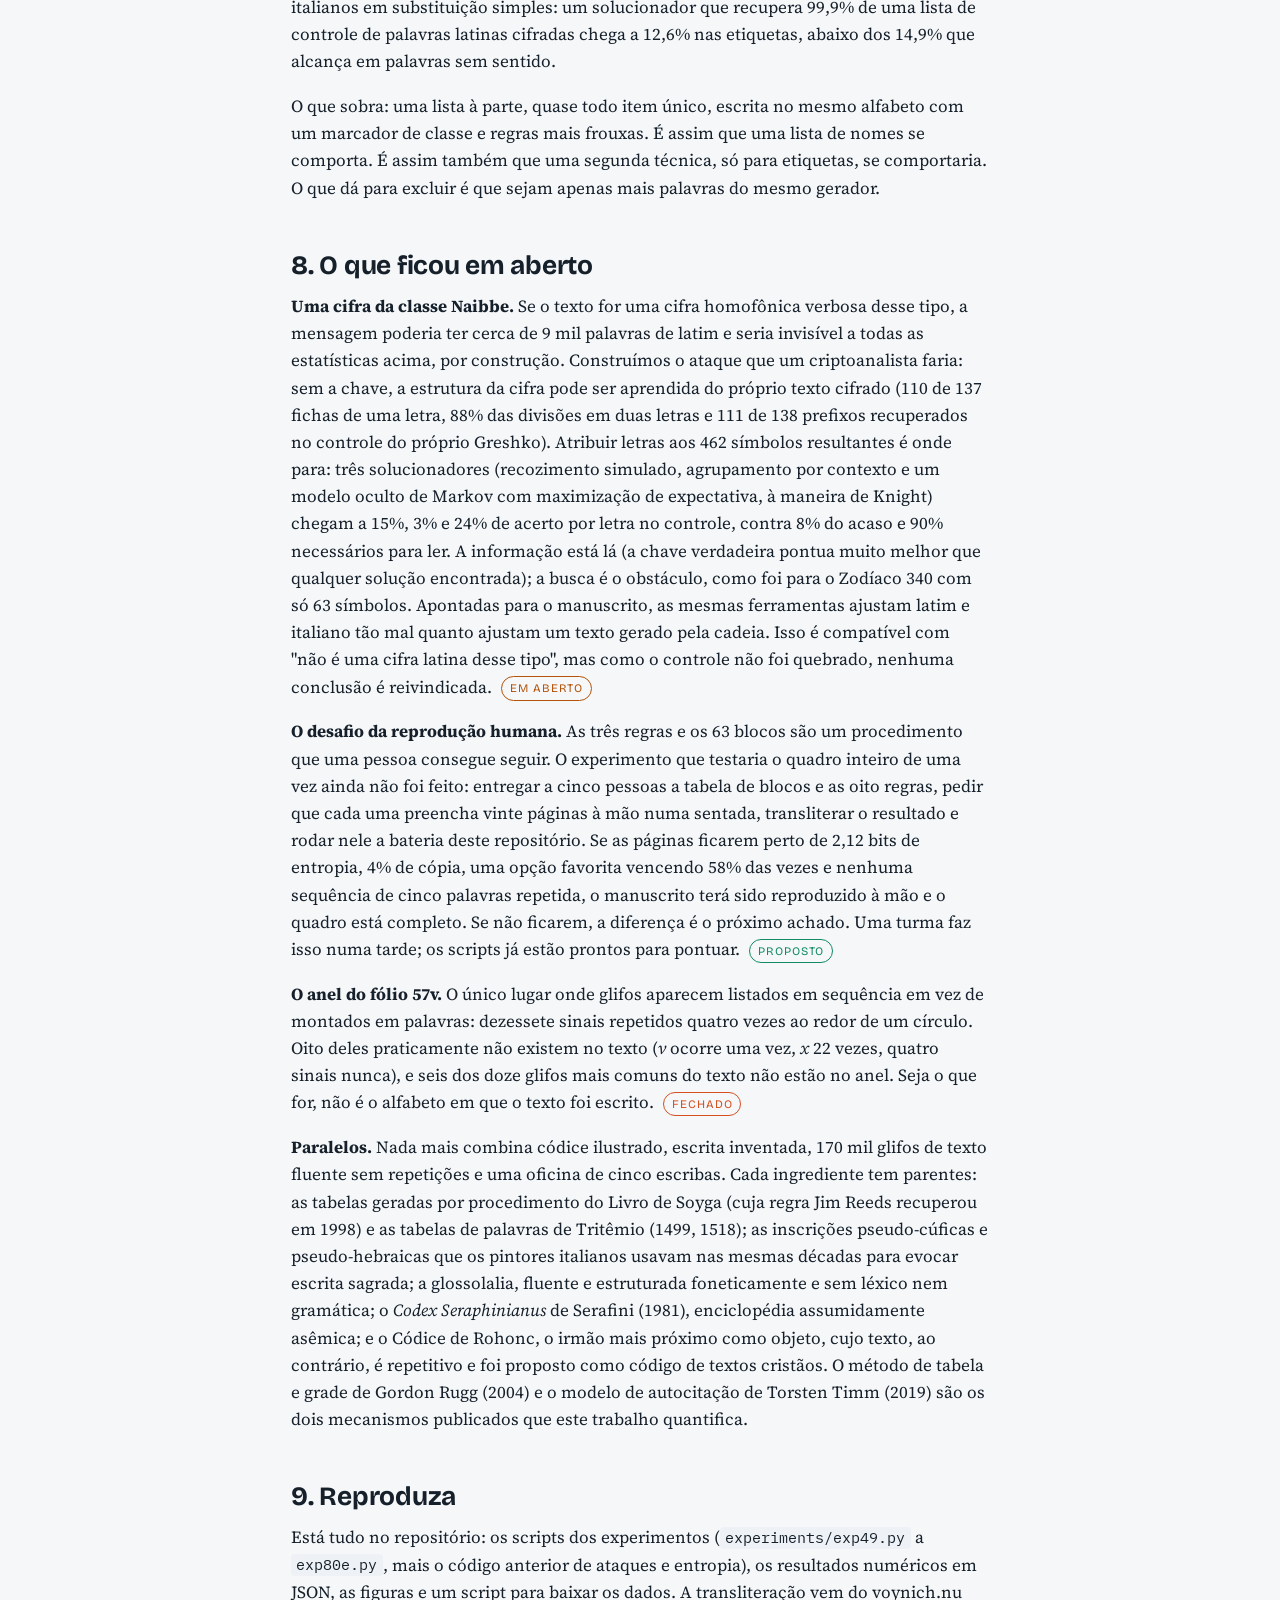
==== commit cd7d2236: "Site: recipe card, AI-claims section, human replication challenge" ====
--- a/docs/pt/index.html
+++ b/docs/pt/index.html
@@ -83,6 +83,9 @@
 </table></div>
 <p>Um texto latino real, cifrado por um método viável em 1420, reproduz a entropia e a ausência de repetições. Esses dois números, portanto, não provam nada sobre significado. O que a cifra não reproduz é a auto-similaridade local: o manuscrito copia. Palavras quase idênticas à anterior aparecem três vezes mais, e uma palavra tem uma quase-cópia na linha imediatamente acima em 24,9% das vezes contra 23,0% para linhas mais distantes (intervalo por bootstrap de +1,5 a +2,4 pontos; latim plano; português com decaimento suave por tema e sem pico na linha de cima). O efeito aparece em todas as seções e nos dois "idiomas" de Currier. A cifra também não tem ligação de fronteira nenhuma, porque o sorteio da carta apaga a memória entre palavras. Dar à cifra uma regra que amarra a próxima tabela ao último glifo devolve a ligação, mas traz de volta as frases repetidas e mata a variedade: nessa família inteira as duas propriedades são antagônicas, e nenhum ajuste alcança a combinação do manuscrito.</p>
 
+<h3>4.3 As alegações de decifração por IA</h3>
+<p>Desde 2018 vários anúncios disseram que um algoritmo ou um modelo de linguagem tinha lido o manuscrito: hebraico com anagramas (Universidade de Alberta, 2018; a "tradução" publicada era o Google Tradutor aplicado a uma sopa de letras, e a alegação não sobreviveu ao mês), turco antigo confirmado pelo ChatGPT (2025; pelo relato do próprio autor, a confirmação só aparece quando a pergunta é formulada do jeito dele), e uma sequência de posts sobre "treinar uma IA no Voynich" que não produziram uma página legível. Todas falham pelo motivo medido em 3.5: as estatísticas de palavra do manuscrito caem dentro da faixa das línguas naturais, então qualquer ferramenta que procure "parecido com língua" encontra, e com 7.266 palavras distintas e liberdade para atribuir significados, qualquer texto rende três palavras seguidas que quase fazem sentido. O teste que nenhuma passou é o único que importa: pegar a chave proposta e ler dez páginas seguidas com gramática consistente. Um mercado de previsão sobre uma decifração validada até o fim de 2026 marcava 12% em março de 2026.</p>
+
 <h2 id="model">5. Um modelo com três regras</h2>
 <p>Como o processo tem memória de dois glifos, o modelo nulo óbvio é uma cadeia de glifos de ordem dois ou três, treinada no próprio texto com o espaço como símbolo. Ela foi então pontuada em dez medidas, nenhuma das quais foi ajustada, exceto a primeira.</p>
 <div class="tbl"><table>
@@ -103,6 +106,7 @@
 <p>Esse efeito de página é conteúdo? Um herbário nomeia a planta na página da planta. Contamos palavras que aparecem três ou mais vezes numa página e em nenhuma outra do livro: latim cortado nas mesmas páginas dá 0,20 por página, português 0,10, o manuscrito 0,00. Nenhuma palavra em 207 páginas. O efeito de página está espalhado por todos os hábitos, não concentrado em palavra nenhuma. É a mão mudando de humor entre páginas, não a página mudando de assunto.</p>
 <h3>5.2 A receita</h3>
 <p>Quantas regras geram o livro? Uma tabela de ordem dois cobrindo 95% do texto tem 1.228 entradas para o manuscrito e 2.246 para o latim. Sessenta e três blocos de construção cobrem 95% do texto (o latim precisa de 67, mas usa 3,3 por palavra onde o manuscrito usa 2,2). As palavras têm um bloco (26%), dois (45%) ou três (20%), sempre na mesma ordem: uma abertura (qok, qot, ok, ot, ch, sh, che), um meio opcional (ee, e, o, d, s), um fechamento (aiin, ain, edy, y, ar, or, al, dy, am). Alguns blocos são palavras inteiras e são as palavras mais comuns do livro: daiin (767 vezes sozinha), ol, chedy, aiin, shedy. As regras que um escriba precisaria: <em>q</em> só abre palavra e sempre leva <em>o</em> (97,7%, quebrada 121 vezes em 5.336); <em>n</em> e <em>m</em> só fecham (97,7%, 95,4%); escolha o próximo bloco a partir dos dois últimos glifos; em cada ponto há uma opção favorita (58% em média) e duas ou três alternativas; esqueça a linha anterior ao começar uma nova; a cada vinte e cinco palavras, copie uma vizinha trocando um glifo. A forma dessas escolhas, uma favorita ganhando 58% das vezes, é a mesma da saída de um baralho com pesos, e diferente do latim (42%). Tabela com pesos ou hábito internalizado; a estatística não separa os dois.</p>
+<figure><img src="../assets/recipe_pt.png" alt="A receita do Voynich numa página: blocos de abertura, meio e fechamento com contagens, blocos que são palavras inteiras e as oito regras"><figcaption>A receita numa página: os blocos de abertura, meio e fechamento mais comuns com suas contagens, os blocos que são palavras inteiras e as oito regras. <a href="../assets/recipe_pt.png">Baixe</a>, imprima, tente.</figcaption></figure>
 <figure><img src="../assets/g4_vaos.png" alt="Histograma das larguras dos vãos entre traços de tinta em duas páginas do manuscrito"><figcaption>Medido nos scans: vãos entre letras (1 a 5 pixels), espaços claros entre palavras (10 a 18) e uma zona cinzenta no meio, onde o limiar dos transliteradores variou de linha para linha. Re-segmentar o texto nos pontos de hesitação do próprio escriba não muda nenhuma conclusão.</figcaption></figure>
 
 <h2 id="workshop">6. A oficina</h2>
@@ -116,6 +120,7 @@
 
 <h2 id="open">8. O que ficou em aberto</h2>
 <p><strong>Uma cifra da classe Naibbe.</strong> Se o texto for uma cifra homofônica verbosa desse tipo, a mensagem poderia ter cerca de 9 mil palavras de latim e seria invisível a todas as estatísticas acima, por construção. Construímos o ataque que um criptoanalista faria: sem a chave, a estrutura da cifra pode ser aprendida do próprio texto cifrado (110 de 137 fichas de uma letra, 88% das divisões em duas letras e 111 de 138 prefixos recuperados no controle do próprio Greshko). Atribuir letras aos 462 símbolos resultantes é onde para: três solucionadores (recozimento simulado, agrupamento por contexto e um modelo oculto de Markov com maximização de expectativa, à maneira de Knight) chegam a 15%, 3% e 24% de acerto por letra no controle, contra 8% do acaso e 90% necessários para ler. A informação está lá (a chave verdadeira pontua muito melhor que qualquer solução encontrada); a busca é o obstáculo, como foi para o Zodíaco 340 com só 63 símbolos. Apontadas para o manuscrito, as mesmas ferramentas ajustam latim e italiano tão mal quanto ajustam um texto gerado pela cadeia. Isso é compatível com "não é uma cifra latina desse tipo", mas como o controle não foi quebrado, nenhuma conclusão é reivindicada. <span class="chip open">em aberto</span></p>
+<p><strong>O desafio da reprodução humana.</strong> As três regras e os 63 blocos são um procedimento que uma pessoa consegue seguir. O experimento que testaria o quadro inteiro de uma vez ainda não foi feito: entregar a cinco pessoas a tabela de blocos e as oito regras, pedir que cada uma preencha vinte páginas à mão numa sentada, transliterar o resultado e rodar nele a bateria deste repositório. Se as páginas ficarem perto de 2,12 bits de entropia, 4% de cópia, uma opção favorita vencendo 58% das vezes e nenhuma sequência de cinco palavras repetida, o manuscrito terá sido reproduzido à mão e o quadro está completo. Se não ficarem, a diferença é o próximo achado. Uma turma faz isso numa tarde; os scripts já estão prontos para pontuar. <span class="chip up">proposto</span></p>
 <p><strong>O anel do fólio 57v.</strong> O único lugar onde glifos aparecem listados em sequência em vez de montados em palavras: dezessete sinais repetidos quatro vezes ao redor de um círculo. Oito deles praticamente não existem no texto (<em>v</em> ocorre uma vez, <em>x</em> 22 vezes, quatro sinais nunca), e seis dos doze glifos mais comuns do texto não estão no anel. Seja o que for, não é o alfabeto em que o texto foi escrito. <span class="chip dead">fechado</span></p>
 <p><strong>Paralelos.</strong> Nada mais combina códice ilustrado, escrita inventada, 170 mil glifos de texto fluente sem repetições e uma oficina de cinco escribas. Cada ingrediente tem parentes: as tabelas geradas por procedimento do Livro de Soyga (cuja regra Jim Reeds recuperou em 1998) e as tabelas de palavras de Tritêmio (1499, 1518); as inscrições pseudo-cúficas e pseudo-hebraicas que os pintores italianos usavam nas mesmas décadas para evocar escrita sagrada; a glossolalia, fluente e estruturada foneticamente e sem léxico nem gramática; o <em>Codex Seraphinianus</em> de Serafini (1981), enciclopédia assumidamente asêmica; e o Códice de Rohonc, o irmão mais próximo como objeto, cujo texto, ao contrário, é repetitivo e foi proposto como código de textos cristãos. O método de tabela e grade de Gordon Rugg (2004) e o modelo de autocitação de Torsten Timm (2019) são os dois mecanismos publicados que este trabalho quantifica.</p>
 
